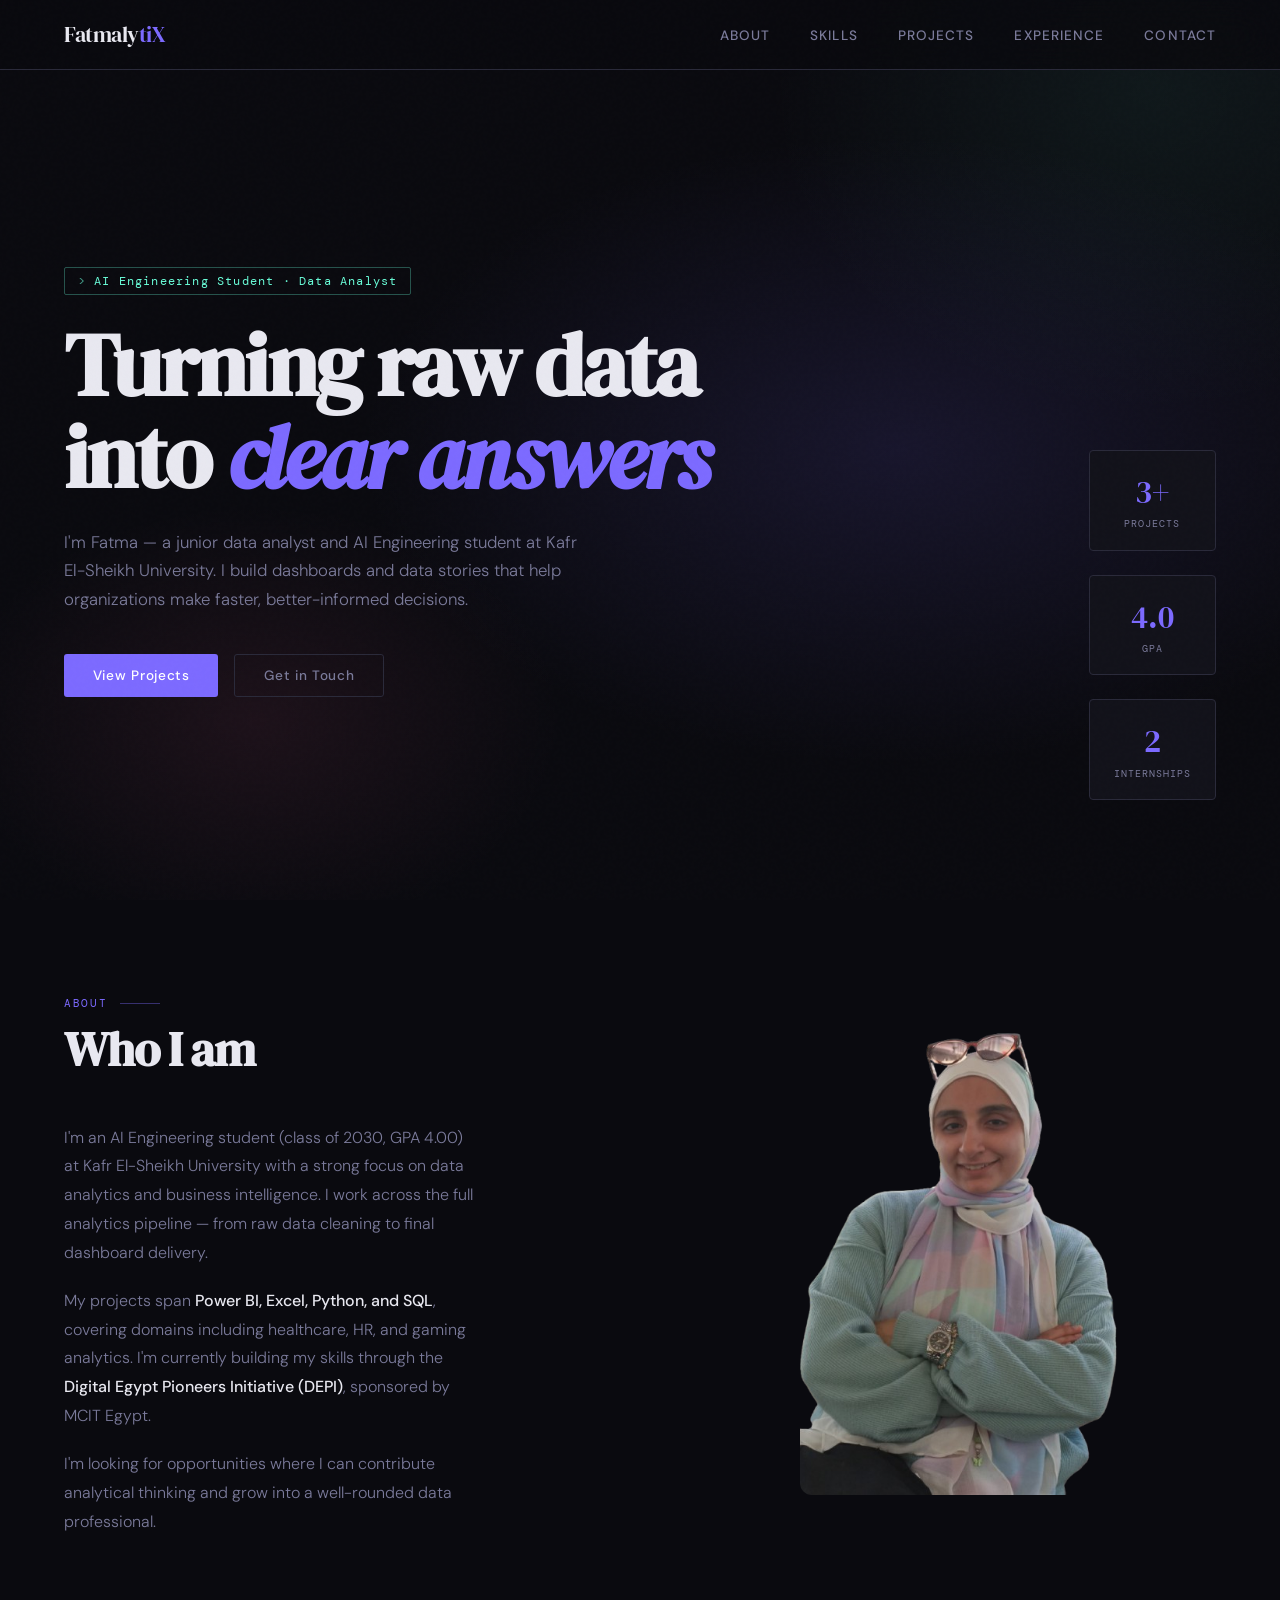
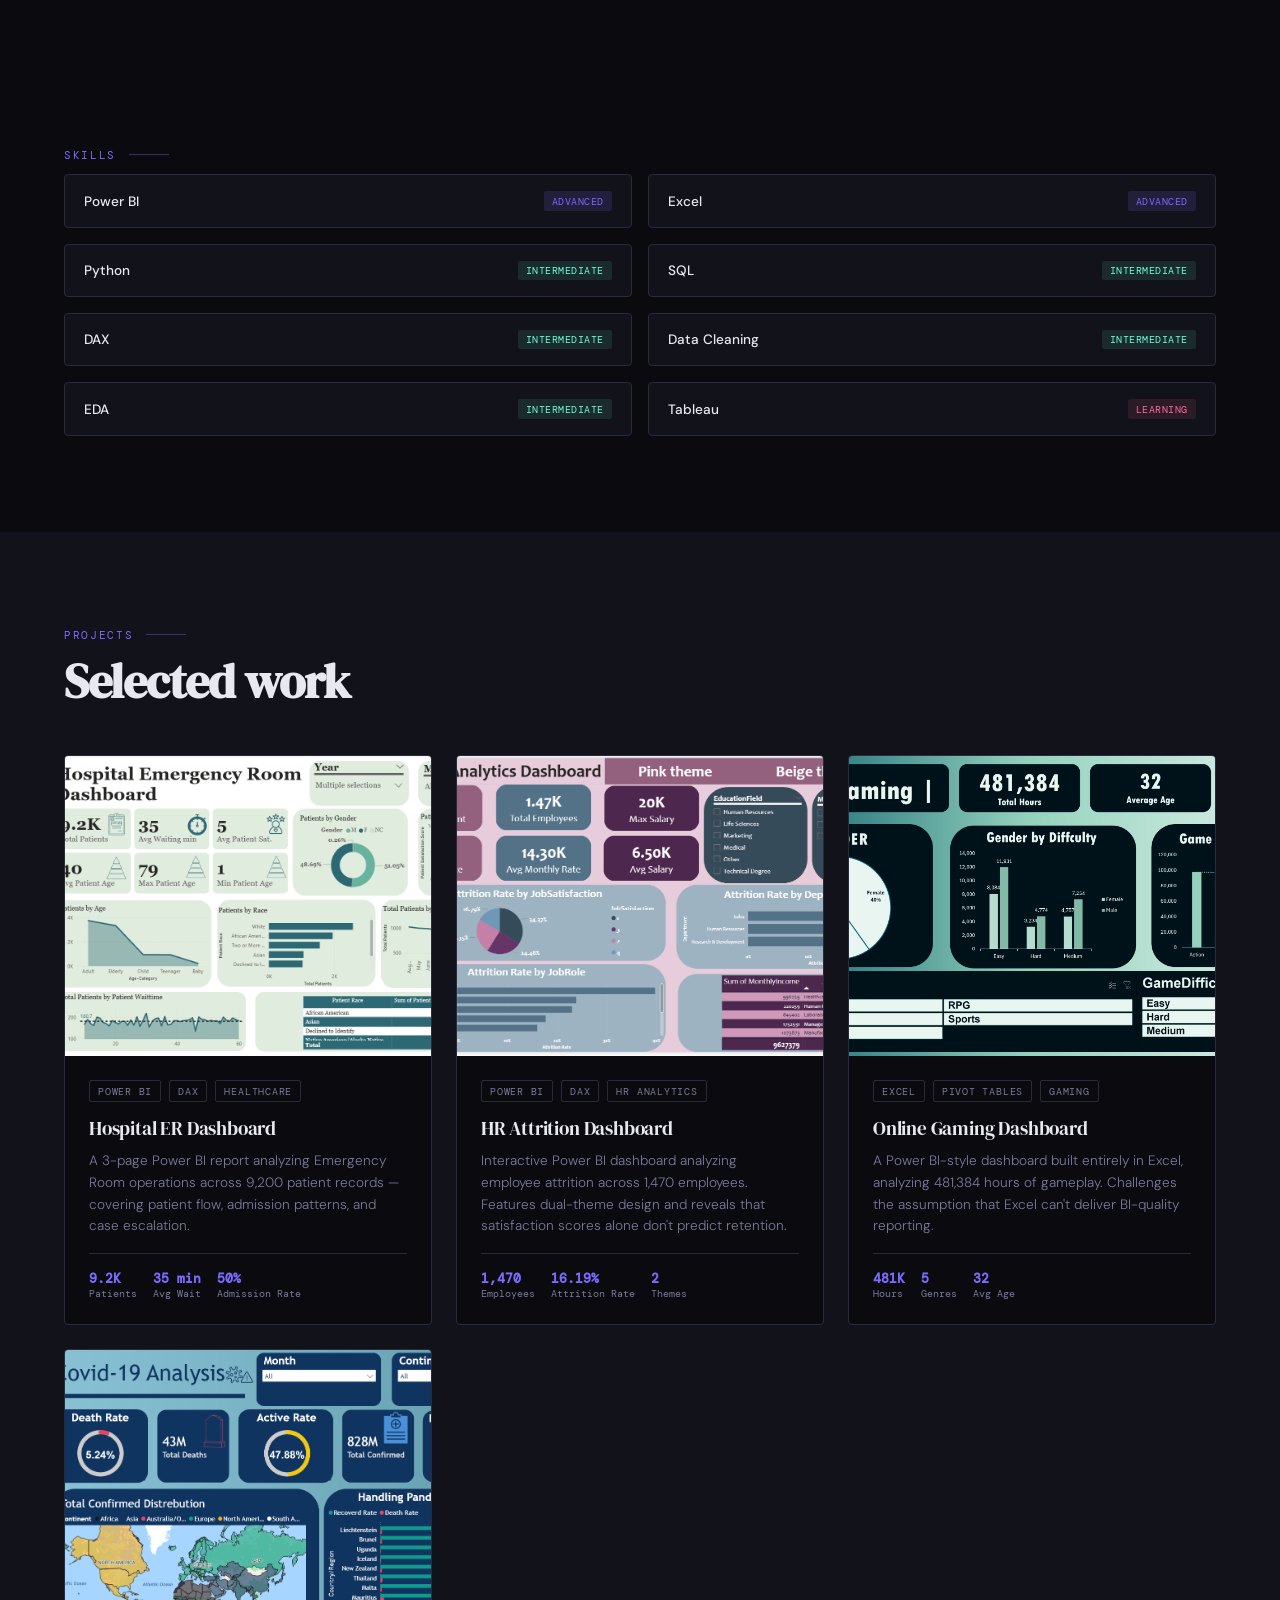
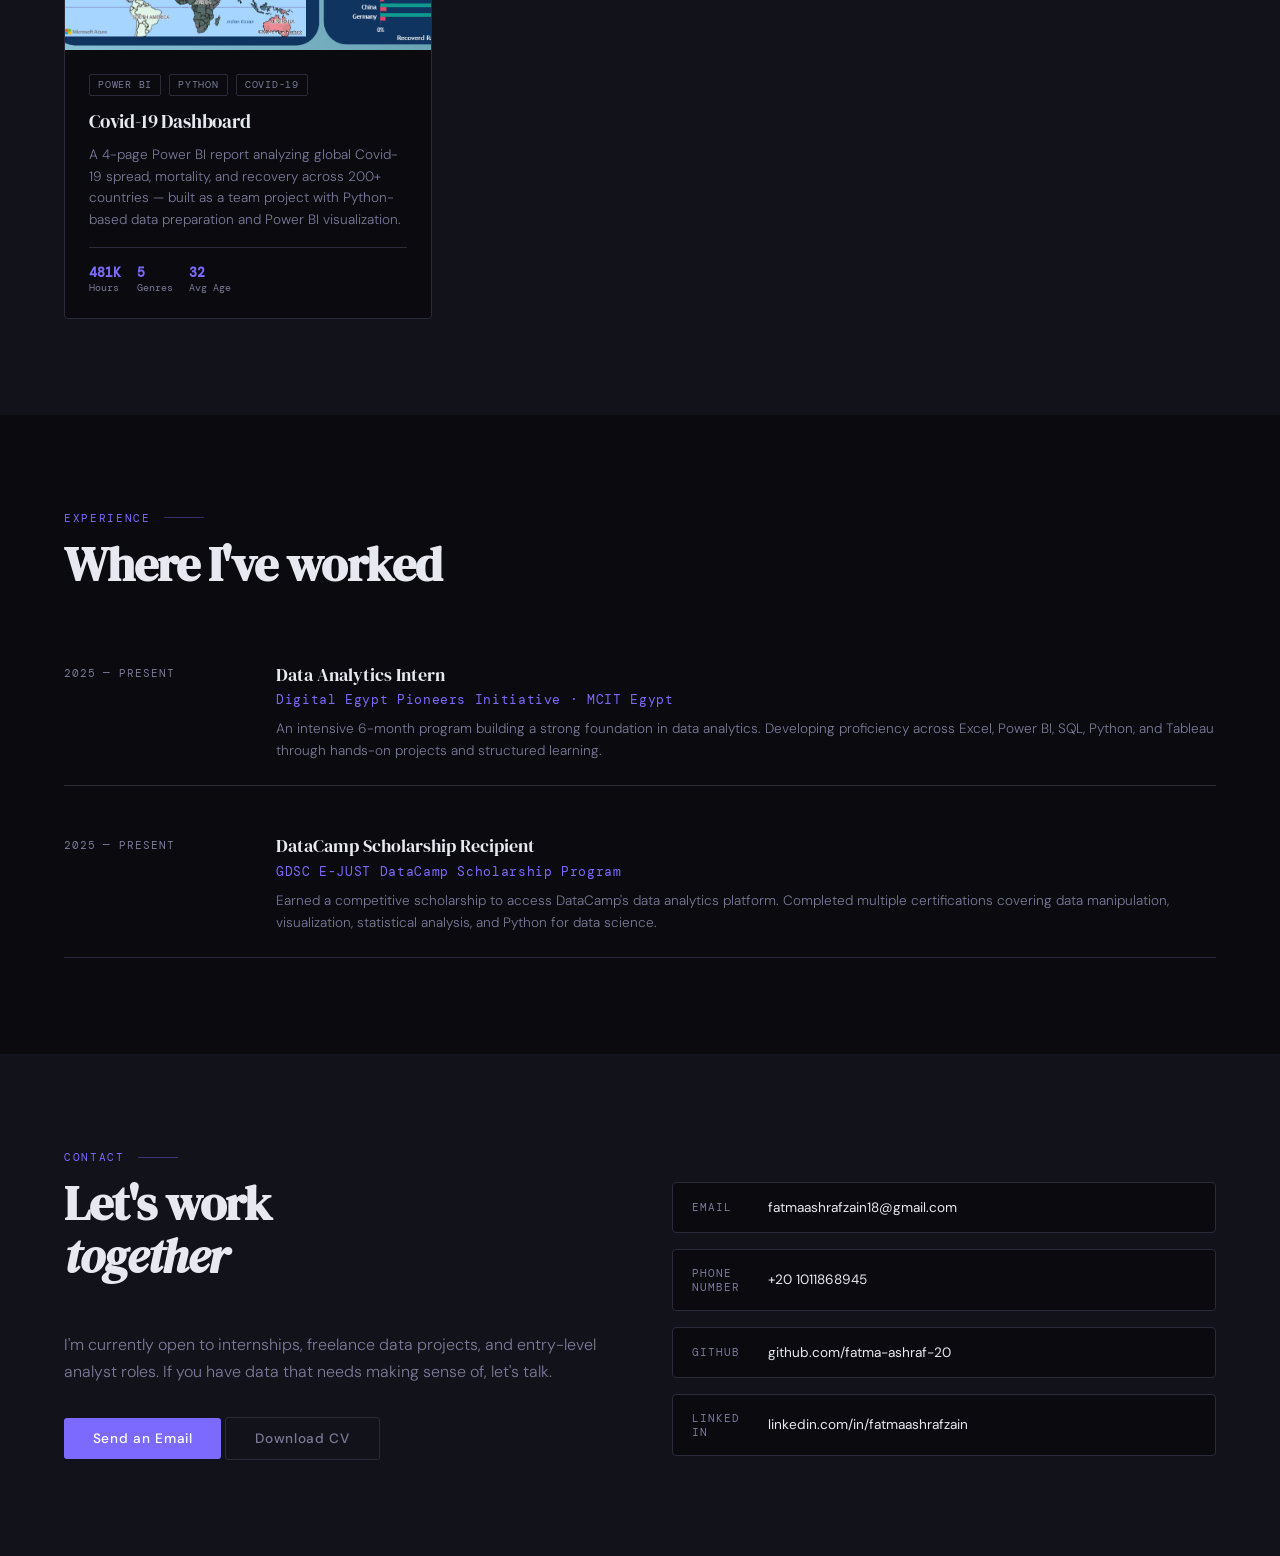
==== index.html @ 16c00493 "Update portfolio" ====
<!DOCTYPE html>
<html lang="en">
<head>
<meta charset="UTF-8">
<meta name="viewport" content="width=device-width, initial-scale=1.0">
<title>FatmalytiX — Data Analyst</title>
<link href="https://fonts.googleapis.com/css2?family=DM+Serif+Display:ital@0;1&family=DM+Mono:wght@300;400;500&family=DM+Sans:wght@300;400;500&display=swap" rel="stylesheet">
<link rel="stylesheet" href="style.css">
</head>
<body>
<nav>
  <div class="logo">Fatmaly<span>tiX</span></div>
  <ul>
    <li><a href="#about">About</a></li>
    <li><a href="#skills">Skills</a></li>
    <li><a href="#projects">Projects</a></li>
    <li><a href="#experience">Experience</a></li>
    <li><a href="#contact">Contact</a></li>
  </ul>
</nav>

<!-- HERO -->
<section class="hero" id="home">
  <div class="hero-bg"></div>
  <div class="hero-content">
    <div class="hero-tag">AI Engineering Student · Data Analyst</div>
    <h1>Turning raw data<br>into <em>clear answers</em></h1>
    <p class="hero-desc">
      I'm Fatma — a junior data analyst and AI Engineering student at Kafr El-Sheikh University. I build dashboards and data stories that help organizations make faster, better-informed decisions.
    </p>
    <div class="hero-actions">
      <a href="#projects" class="btn btn-primary">View Projects</a>
      <a href="/cdn-cgi/l/email-protection#deb8bfaab3bfbfadb6acbfb8a4bfb7b0efe69eb9b3bfb7b2f0bdb1b3" class="btn btn-secondary">Get in Touch</a>
    </div>
  </div>
  <div class="hero-stats">
    <div class="stat-card">
      <span class="stat-num">3+</span>
      <span class="stat-label">Projects</span>
    </div>
    <div class="stat-card">
      <span class="stat-num">4.0</span>
      <span class="stat-label">GPA</span>
    </div>
    <div class="stat-card">
      <span class="stat-num">2</span>
      <span class="stat-label">Internships</span>
    </div>
  </div>
</section>

<!-- ABOUT -->
<section id="about">
  <div class="section-label">About</div>
  <div class="about-grid">
    <div class="about-text">
      <h2>Who I am</h2>
      <p>I'm an AI Engineering student (class of 2030, GPA 4.00) at Kafr El-Sheikh University with a strong focus on data analytics and business intelligence. I work across the full analytics pipeline — from raw data cleaning to final dashboard delivery.</p>
      <p>My projects span <strong>Power BI, Excel, Python, and SQL</strong>, covering domains including healthcare, HR, and gaming analytics. I'm currently building my skills through the <strong>Digital Egypt Pioneers Initiative (DEPI)</strong>, sponsored by MCIT Egypt.</p>
      <p>I'm looking for opportunities where I can contribute analytical thinking and grow into a well-rounded data professional.</p>
    </div>
    <div id="about-image">
      <img src="images/about-photo-2.png" alt="Fatma Ashraf" style="width: 320px; border-radius: 12px;">
    </div>
  </div>
</section>

<!--Skills-->
<section id="skills-section">
      <div id="skills">
      <div class="section-label">Skills</div>
      <div class="skills-grid">
        <div class="skill-item">
          <span class="skill-name">Power BI</span>
          <span class="skill-level level-advanced">Advanced</span>
        </div>
        <div class="skill-item">
          <span class="skill-name">Excel</span>
          <span class="skill-level level-advanced">Advanced</span>
        </div>
        <div class="skill-item">
          <span class="skill-name">Python</span>
          <span class="skill-level level-intermediate">Intermediate</span>
        </div>
        <div class="skill-item">
          <span class="skill-name">SQL</span>
          <span class="skill-level level-intermediate">Intermediate</span>
        </div>
        <div class="skill-item">
          <span class="skill-name">DAX</span>
          <span class="skill-level level-intermediate">Intermediate</span>
        </div>
        <div class="skill-item">
          <span class="skill-name">Data Cleaning</span>
          <span class="skill-level level-intermediate">Intermediate</span>
        </div>
        <div class="skill-item">
          <span class="skill-name">EDA</span>
          <span class="skill-level level-intermediate">Intermediate</span>
        </div>
        <div class="skill-item">
          <span class="skill-name">Tableau</span>
          <span class="skill-level level-learning">Learning</span>
        </div>
      </div>
    </div>
</section>

<!-- PROJECTS -->
<section id="projects">
  <div class="section-label">Projects</div>
  <h2>Selected work</h2>
  <div class="projects-grid">

    <div class="project-card">
      <img src="images/hospital.png" alt="Hospital ER Dashboard" class="project-img">
      <div class="project-body">
        <div class="project-tags">
          <span class="tag">Power BI</span>
          <span class="tag">DAX</span>
          <span class="tag">Healthcare</span>
        </div>
        <div class="project-title">Hospital ER Dashboard</div>
        <p class="project-desc">A 3-page Power BI report analyzing Emergency Room operations across 9,200 patient records — covering patient flow, admission patterns, and case escalation.</p>
        <div class="project-metrics">
          <div class="metric"><strong>9.2K</strong>Patients</div>
          <div class="metric"><strong>35 min</strong>Avg Wait</div>
          <div class="metric"><strong>50%</strong>Admission Rate</div>
        </div>
      </div>
    </div>

    <div class="project-card">
      <img src="images/hr.png" alt="HR Attrition Dashboard" class="project-img">
      <div class="project-body">
        <div class="project-tags">
          <span class="tag">Power BI</span>
          <span class="tag">DAX</span>
          <span class="tag">HR Analytics</span>
        </div>
        <div class="project-title">HR Attrition Dashboard</div>
        <p class="project-desc">Interactive Power BI dashboard analyzing employee attrition across 1,470 employees. Features dual-theme design and reveals that satisfaction scores alone don't predict retention.</p>
        <div class="project-metrics">
          <div class="metric"><strong>1,470</strong>Employees</div>
          <div class="metric"><strong>16.19%</strong>Attrition Rate</div>
          <div class="metric"><strong>2</strong>Themes</div>
        </div>
      </div>
    </div>

    <div class="project-card">
      <img src="images/gaming.png" alt="Online Gaming Dashboard" class="project-img">
      <div class="project-body">
        <div class="project-tags">
          <span class="tag">Excel</span>
          <span class="tag">Pivot Tables</span>
          <span class="tag">Gaming</span>
        </div>
        <div class="project-title">Online Gaming Dashboard</div>
        <p class="project-desc">A Power BI-style dashboard built entirely in Excel, analyzing 481,384 hours of gameplay. Challenges the assumption that Excel can't deliver BI-quality reporting.</p>
        <div class="project-metrics">
          <div class="metric"><strong>481K</strong>Hours</div>
          <div class="metric"><strong>5</strong>Genres</div>
          <div class="metric"><strong>32</strong>Avg Age</div>
        </div>
      </div>
    </div>

    <div class="project-card">
      <img src="images/covid.png" alt="Covid-19 Dashboard" class="project-img">
      <div class="project-body">
        <div class="project-tags">
          <span class="tag">Power BI</span>
          <span class="tag">Python</span>
          <span class="tag">Covid-19</span>
        </div>
        <div class="project-title">Covid-19 Dashboard</div>
        <p class="project-desc">A 4-page Power BI report analyzing global Covid-19 spread, mortality, 
          and recovery across 200+ countries — built as a team project with Python-based data preparation and Power BI visualization.</p>
        <div class="project-metrics">
          <div class="metric"><strong>481K</strong>Hours</div>
          <div class="metric"><strong>5</strong>Genres</div>
          <div class="metric"><strong>32</strong>Avg Age</div>
        </div>
      </div>
    </div>

  </div>
</section>

<!-- EXPERIENCE -->
<section id="experience">
  <div class="section-label">Experience</div>
  <h2>Where I've worked</h2>
  <div class="exp-list">
    <div class="exp-item">
      <div class="exp-period">2025 — Present</div>
      <div>
        <div class="exp-role">Data Analytics Intern</div>
        <div class="exp-org">Digital Egypt Pioneers Initiative · MCIT Egypt</div>
        <p class="exp-desc">An intensive 6-month program building a strong foundation in data analytics. Developing proficiency across Excel, Power BI, SQL, Python, and Tableau through hands-on projects and structured learning.</p>
      </div>
    </div>
    <div class="exp-item">
      <div class="exp-period">2025 — Present</div>
      <div>
        <div class="exp-role">DataCamp Scholarship Recipient</div>
        <div class="exp-org">GDSC E-JUST DataCamp Scholarship Program</div>
        <p class="exp-desc">Earned a competitive scholarship to access DataCamp's data analytics platform. Completed multiple certifications covering data manipulation, visualization, statistical analysis, and Python for data science.</p>
      </div>
    </div>
  </div>
</section>


<!-- CONTACT -->
<section id="contact">
  <div class="section-label">Contact</div>
  <div class="contact-grid">
    <div class="contact-text">
      <h2>Let's work<br><em>together</em></h2>
      <p>I'm currently open to internships, freelance data projects, and entry-level analyst roles. If you have data that needs making sense of, let's talk.</p>
      <a href="/cdn-cgi/l/email-protection#513730253c303022392330372b30383f606911363c30383d7f323e3c" class="btn btn-primary">Send an Email</a>
      <a href="Fatma_Ashraf_Zain_ElAbdeen_Data_Analyst.docx" download class="btn btn-secondary">Download CV</a>
    </div>
    <div class="contact-links">
      <a href="mailto:fatmaashrafzain18@gmail.com" class="contact-link">
        <span class="contact-link-icon">Email</span>
        <span class="__cf_email__" data-cfemail="137572677e7272607b61727569727a7d222b53747e727a7f3d707c7e">fatmaashrafzain18@gmail.com</span>
      </a>
      <a href="tel:+201011868945" class="contact-link">
        <span class="contact-link-icon">Phone Number</span>
        <span class="__cf_email__">+20 1011868945</span>
      </a>
      <a href="https://github.com/fatma-ashraf-20" class="contact-link" target="_blank">
        <span class="contact-link-icon">GitHub</span>
        github.com/fatma-ashraf-20
      </a>
      <a href="https://www.linkedin.com/in/fatmaashrafzain/" class="contact-link" target="_blank">
        <span class="contact-link-icon">Linked In</span>
        linkedin.com/in/fatmaashrafzain
      </a>
  </div>
</section>
</body>
---- style.css ----
:root {
--bg: #0a0a0f;
--surface: #12121a;
--surface2: #1a1a26;
--accent: #7c6aff;
--accent2: #ff6a9c;
--accent3: #6affda;
--text: #e8e8f0;
--text-muted: #7a7a9a;
--border: #2a2a3a;
}

* { margin: 0; padding: 0; box-sizing: border-box; }

html { scroll-behavior: smooth; }

body {
font-family: 'DM Sans', sans-serif;
background: var(--bg);
color: var(--text);
overflow-x: hidden;
}

/* Noise overlay */
body::before {
content: '';
position: fixed;
inset: 0;
background-image: url("data:image/svg+xml,%3Csvg viewBox='0 0 256 256' xmlns='http://www.w3.org/2000/svg'%3E%3Cfilter id='noise'%3E%3CfeTurbulence type='fractalNoise' baseFrequency='0.9' numOctaves='4' stitchTiles='stitch'/%3E%3C/filter%3E%3Crect width='100%25' height='100%25' filter='url(%23noise)' opacity='0.03'/%3E%3C/svg%3E");
pointer-events: none;
z-index: 9999;
opacity: 0.4;
}

/* NAV */
nav {
position: fixed;
top: 0;
width: 100%;
z-index: 100;
padding: 1.2rem 4rem;
display: flex;
justify-content: space-between;
align-items: center;
background: rgba(10,10,15,0.85);
backdrop-filter: blur(20px);
border-bottom: 1px solid var(--border);
}

.logo {
font-family: 'DM Serif Display', serif;
font-size: 1.4rem;
color: var(--text);
letter-spacing: -0.02em;
}

.logo span { color: var(--accent); }

nav ul {
list-style: none;
display: flex;
gap: 2.5rem;
}

nav a {
color: var(--text-muted);
text-decoration: none;
font-size: 0.85rem;
font-weight: 500;
letter-spacing: 0.08em;
text-transform: uppercase;
transition: color 0.2s;
}

nav a:hover { color: var(--accent); }

/* HERO */
.hero {
min-height: 100vh;
display: flex;
align-items: center;
padding: 8rem 4rem 4rem;
position: relative;
overflow: hidden;
}

.hero-bg {
position: absolute;
inset: 0;
background:
    radial-gradient(ellipse 60% 50% at 70% 50%, rgba(124,106,255,0.12) 0%, transparent 70%),
    radial-gradient(ellipse 40% 40% at 20% 80%, rgba(255,106,156,0.08) 0%, transparent 60%),
    radial-gradient(ellipse 50% 60% at 90% 10%, rgba(106,255,218,0.06) 0%, transparent 60%);
}

.hero-content { position: relative; max-width: 800px; }

.hero-tag {
display: inline-flex;
align-items: center;
gap: 0.5rem;
font-family: 'DM Mono', monospace;
font-size: 0.75rem;
color: var(--accent3);
border: 1px solid rgba(106,255,218,0.3);
padding: 0.3rem 0.8rem;
border-radius: 2px;
margin-bottom: 1.5rem;
letter-spacing: 0.1em;
}

.hero-tag::before {
content: '>';
opacity: 0.6;
}

h1 {
font-family: 'DM Serif Display', serif;
font-size: clamp(3rem, 7vw, 5.5rem);
line-height: 1.05;
letter-spacing: -0.03em;
margin-bottom: 1.5rem;
}

h1 em {
font-style: italic;
color: var(--accent);
}

.hero-desc {
font-size: 1.05rem;
color: var(--text-muted);
line-height: 1.7;
max-width: 520px;
margin-bottom: 2.5rem;
font-weight: 300;
}

.hero-actions {
display: flex;
gap: 1rem;
flex-wrap: wrap;
}

.btn {
padding: 0.75rem 1.8rem;
font-size: 0.85rem;
font-weight: 500;
text-decoration: none;
border-radius: 3px;
transition: all 0.2s;
letter-spacing: 0.05em;
display: inline-flex;
align-items: center;
gap: 0.5rem;
}

.btn-primary {
background: var(--accent);
color: white;
}

.btn-primary:hover {
background: #9080ff;
transform: translateY(-1px);
}

.btn-secondary {
border: 1px solid var(--border);
color: var(--text-muted);
background: transparent;
}

.btn-secondary:hover {
border-color: var(--accent);
color: var(--accent);
}

.hero-stats {
position: absolute;
right: 4rem;
top: 50%;
transform: translateY(-50%);
display: flex;
flex-direction: column;
gap: 1.5rem;
}

.stat-card {
background: var(--surface);
border: 1px solid var(--border);
padding: 1.2rem 1.5rem;
border-radius: 4px;
text-align: center;
min-width: 120px;
}

.stat-num {
font-family: 'DM Serif Display', serif;
font-size: 2rem;
color: var(--accent);
display: block;
}

.stat-label {
font-family: 'DM Mono', monospace;
font-size: 0.65rem;
color: var(--text-muted);
text-transform: uppercase;
letter-spacing: 0.1em;
margin-top: 0.2rem;
display: block;
}

/* SECTIONS */
section {
padding: 6rem 4rem;
}

.section-label {
font-family: 'DM Mono', monospace;
font-size: 0.7rem;
color: var(--accent);
text-transform: uppercase;
letter-spacing: 0.15em;
margin-bottom: 0.8rem;
display: flex;
align-items: center;
gap: 0.8rem;
}

.section-label::after {
content: '';
height: 1px;
width: 40px;
background: var(--accent);
opacity: 0.4;
display: inline-block;
}

h2 {
font-family: 'DM Serif Display', serif;
font-size: clamp(2rem, 4vw, 3rem);
letter-spacing: -0.02em;
margin-bottom: 3rem;
line-height: 1.1;
}

/* ABOUT */
.about-grid {
display: grid;
grid-template-columns: 1fr 1fr;
gap: 20rem;
align-items: start;
}

.about-text p {
color: var(--text-muted);
line-height: 1.8;
font-size: 1rem;
font-weight: 300;
margin-bottom: 1.2rem;
}

.about-text p strong {
color: var(--text);
font-weight: 500;
}

.skills-grid {
display: grid;
grid-template-columns: 1fr 1fr;
gap: 1rem;
}

.skill-item {
background: var(--surface);
border: 1px solid var(--border);
padding: 1rem 1.2rem;
border-radius: 4px;
display: flex;
justify-content: space-between;
align-items: center;
transition: border-color 0.2s;
}

.skill-item:hover { border-color: var(--accent); }

.skill-name {
font-size: 0.85rem;
font-weight: 500;
}

.skill-level {
font-family: 'DM Mono', monospace;
font-size: 0.65rem;
padding: 0.2rem 0.5rem;
border-radius: 2px;
text-transform: uppercase;
letter-spacing: 0.05em;
}

.level-advanced { background: rgba(124,106,255,0.15); color: var(--accent); }
.level-intermediate { background: rgba(106,255,218,0.1); color: var(--accent3); }
.level-learning { background: rgba(255,106,156,0.1); color: var(--accent2); }

/* PROJECTS */
#projects { background: var(--surface); }

.projects-grid {
display: grid;
grid-template-columns: repeat(auto-fit, minmax(340px, 1fr));
gap: 1.5rem;
}

.project-card {
background: var(--bg);
border: 1px solid var(--border);
border-radius: 4px;
overflow: hidden;
transition: all 0.3s;
cursor: pointer;
}

.project-card:hover {
border-color: var(--accent);
transform: translateY(-4px);
box-shadow: 0 20px 40px rgba(124,106,255,0.1);
}

.project-img {
width: 105%;
height: 300px;
object-fit: cover;
display: block;
background: var(--surface2);
}

.project-img-placeholder {
width: 100%;
height: 200px;
background: linear-gradient(135deg, var(--surface2) 0%, var(--surface) 100%);
display: flex;
align-items: center;
justify-content: center;
font-family: 'DM Mono', monospace;
font-size: 0.7rem;
color: var(--text-muted);
letter-spacing: 0.1em;
}

.project-body { padding: 1.5rem; }

.project-tags {
display: flex;
gap: 0.5rem;
flex-wrap: wrap;
margin-bottom: 0.8rem;
}

.tag {
font-family: 'DM Mono', monospace;
font-size: 0.6rem;
padding: 0.2rem 0.5rem;
border: 1px solid var(--border);
border-radius: 2px;
color: var(--text-muted);
text-transform: uppercase;
letter-spacing: 0.08em;
}

.project-title {
font-family: 'DM Serif Display', serif;
font-size: 1.2rem;
margin-bottom: 0.6rem;
letter-spacing: -0.01em;
}

.project-desc {
font-size: 0.85rem;
color: var(--text-muted);
line-height: 1.6;
font-weight: 300;
}

.project-metrics {
display: flex;
gap: 1rem;
margin-top: 1rem;
padding-top: 1rem;
border-top: 1px solid var(--border);
}

.metric {
font-family: 'DM Mono', monospace;
font-size: 0.65rem;
color: var(--text-muted);
}

.metric strong {
color: var(--accent);
font-size: 0.8rem;
display: block;
}

/* EXPERIENCE */
.exp-list { display: flex; flex-direction: column; gap: 1.5rem; }

.exp-item {
display: grid;
grid-template-columns: 180px 1fr;
gap: 2rem;
padding: 1.5rem 0;
border-bottom: 1px solid var(--border);
}

.exp-period {
font-family: 'DM Mono', monospace;
font-size: 0.7rem;
color: var(--text-muted);
text-transform: uppercase;
letter-spacing: 0.08em;
padding-top: 0.2rem;
}

.exp-role {
font-family: 'DM Serif Display', serif;
font-size: 1.1rem;
margin-bottom: 0.3rem;
}

.exp-org {
font-size: 0.8rem;
color: var(--accent);
margin-bottom: 0.6rem;
font-family: 'DM Mono', monospace;
letter-spacing: 0.05em;
}

.exp-desc {
font-size: 0.85rem;
color: var(--text-muted);
line-height: 1.6;
font-weight: 300;
}

/* CERTIFICATES */
.cert-grid {
  display: grid;
  grid-template-columns: repeat(auto-fit, minmax(200px, 1fr));
  gap: 1rem;
}

.cert-card {
  background: var(--surface);
  border: 1px solid var(--border);
  border-radius: 4px;
  padding: 1.2rem 1.5rem;
  transition: border-color 0.2s;
}

.cert-card:hover { border-color: var(--accent3); }

.cert-issuer {
  font-family: 'DM Mono', monospace;
  font-size: 0.65rem;
  color: var(--accent3);
  text-transform: uppercase;
  letter-spacing: 0.1em;
  margin-bottom: 0.5rem;
}

.cert-title {
  font-size: 0.9rem;
  font-weight: 500;
  margin-bottom: 0.8rem;
  line-height: 1.4;
}

.cert-meta {
  display: flex;
  justify-content: space-between;
  font-family: 'DM Mono', monospace;
  font-size: 0.65rem;
  color: var(--text-muted);
}

/* CONTACT */
#contact { background: var(--surface); }

.contact-grid {
display: grid;
grid-template-columns: 1fr 1fr;
gap: 4rem;
align-items: center;
}

.contact-text p {
color: var(--text-muted);
line-height: 1.7;
font-weight: 300;
margin-bottom: 2rem;
}

.contact-links { display: flex; flex-direction: column; gap: 1rem; }

.contact-link {
display: flex;
align-items: center;
gap: 1rem;
padding: 1rem 1.2rem;
background: var(--bg);
border: 1px solid var(--border);
border-radius: 4px;
text-decoration: none;
color: var(--text);
transition: all 0.2s;
font-size: 0.85rem;
}

.contact-link:hover {
border-color: var(--accent);
color: var(--accent);
}

.contact-link-icon {
font-family: 'DM Mono', monospace;
font-size: 0.7rem;
color: var(--text-muted);
width: 60px;
text-transform: uppercase;
letter-spacing: 0.08em;
}

/* FOOTER */
footer {
padding: 2rem 4rem;
border-top: 1px solid var(--border);
display: flex;
justify-content: space-between;
align-items: center;
}

footer p {
font-family: 'DM Mono', monospace;
font-size: 0.7rem;
color: var(--text-muted);
letter-spacing: 0.05em;
}

/* ANIMATIONS */
@keyframes fadeUp {
from { opacity: 0; transform: translateY(20px); }
to { opacity: 1; transform: translateY(0); }
}

.hero-content > * {
animation: fadeUp 0.6s ease forwards;
opacity: 0;
}

.hero-tag { animation-delay: 0.1s; }
h1 { animation-delay: 0.2s; }
.hero-desc { animation-delay: 0.3s; }
.hero-actions { animation-delay: 0.4s; }

.hero-stats {
animation: fadeUp 0.6s ease 0.5s forwards;
opacity: 0;
}

/* RESPONSIVE */
@media (max-width: 900px) {
nav { padding: 1rem 1.5rem; }
nav ul { gap: 1.2rem; }
.hero { padding: 6rem 1.5rem 4rem; flex-direction: column; }
.hero-stats { position: static; transform: none; flex-direction: row; flex-wrap: wrap; justify-content: center; margin-top: 3rem; }
section { padding: 4rem 1.5rem; }
.about-grid, .contact-grid { grid-template-columns: 1fr; gap: 2rem; }
.exp-item { grid-template-columns: 1fr; gap: 0.5rem; }
footer { flex-direction: column; gap: 0.5rem; text-align: center; }
}
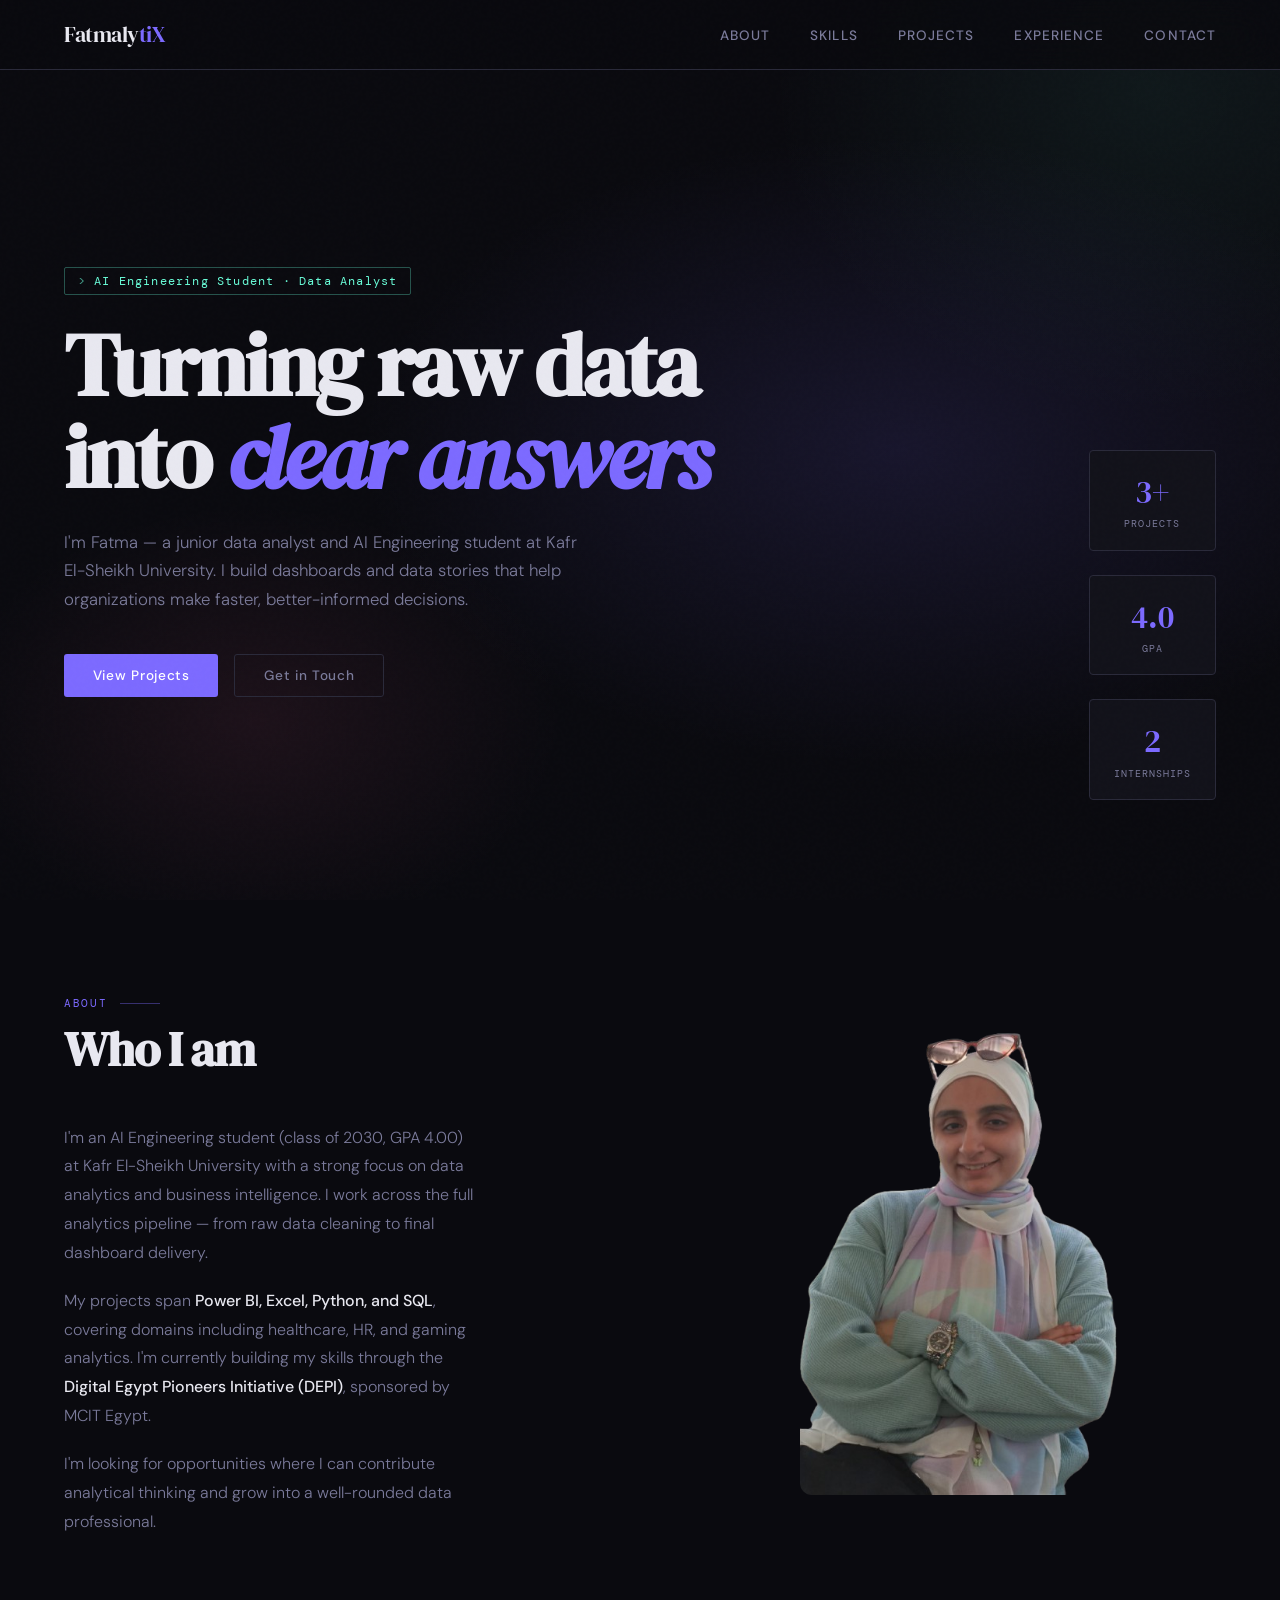
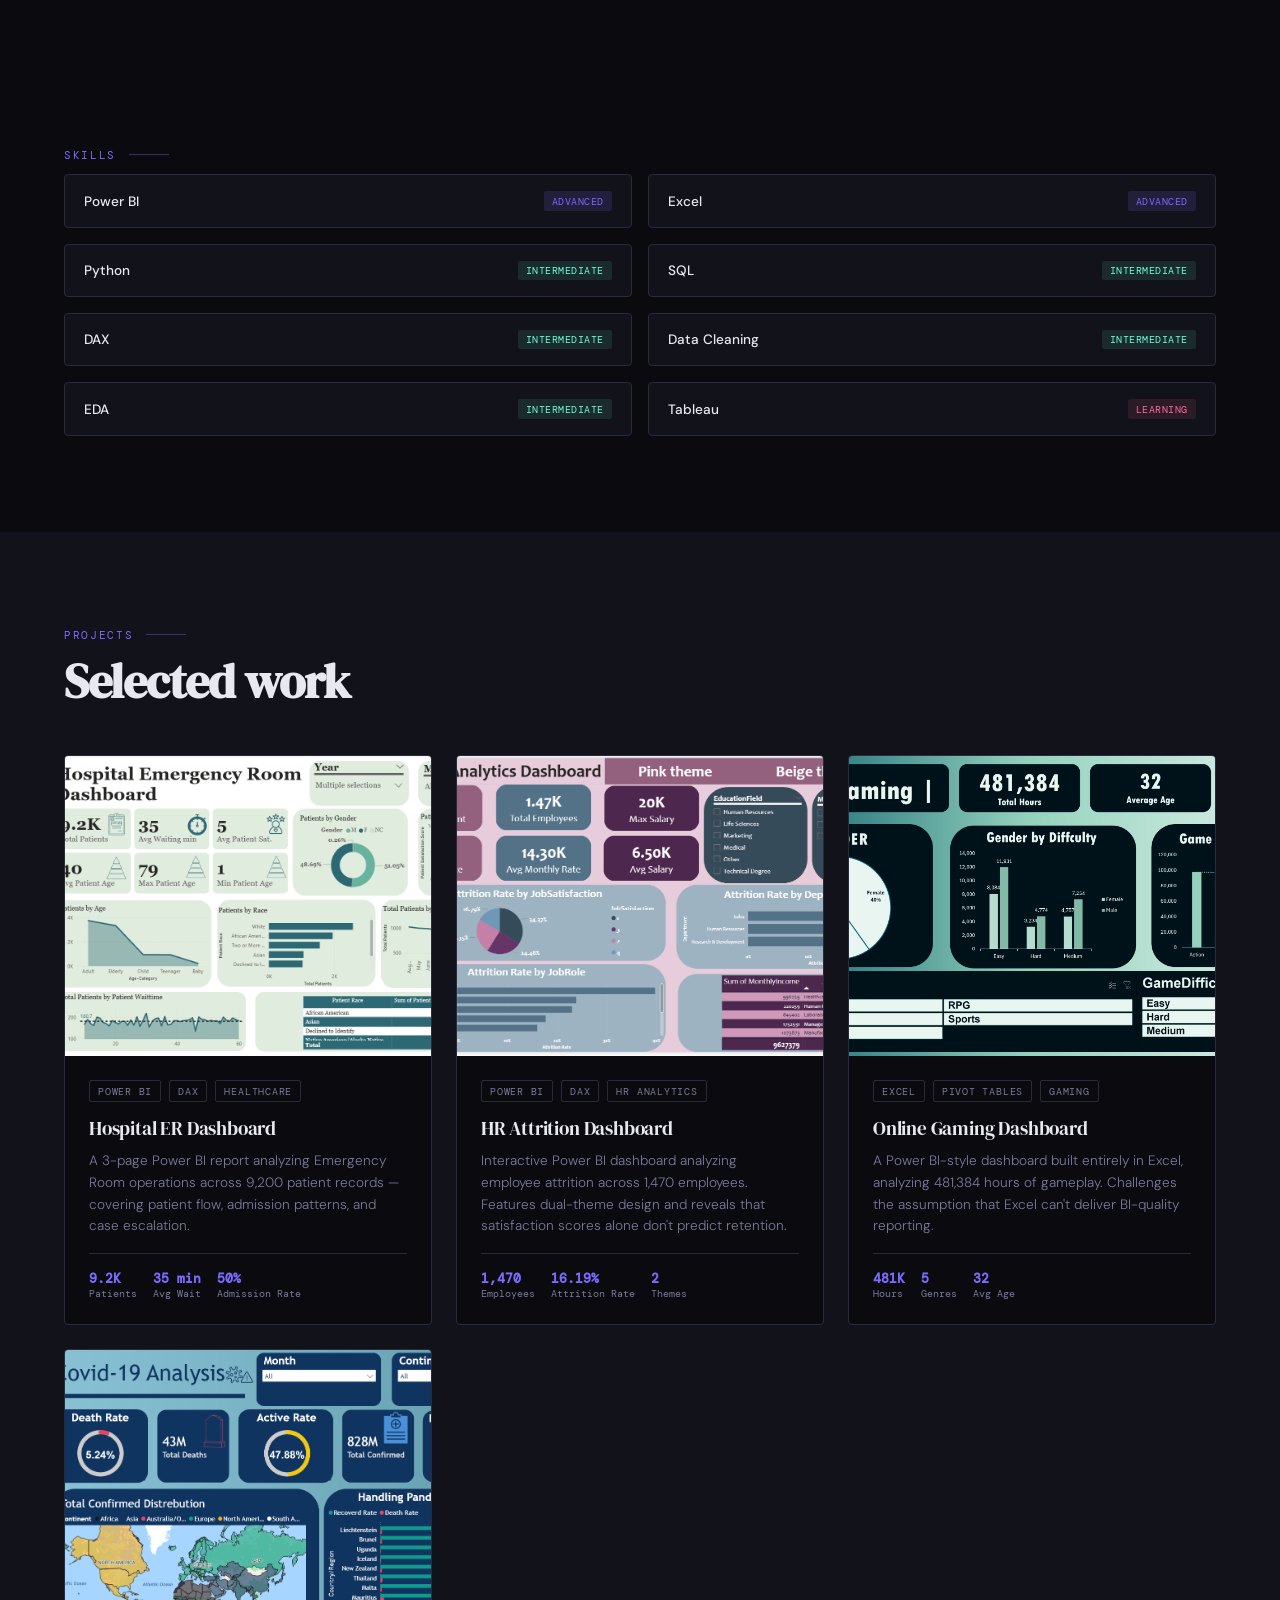
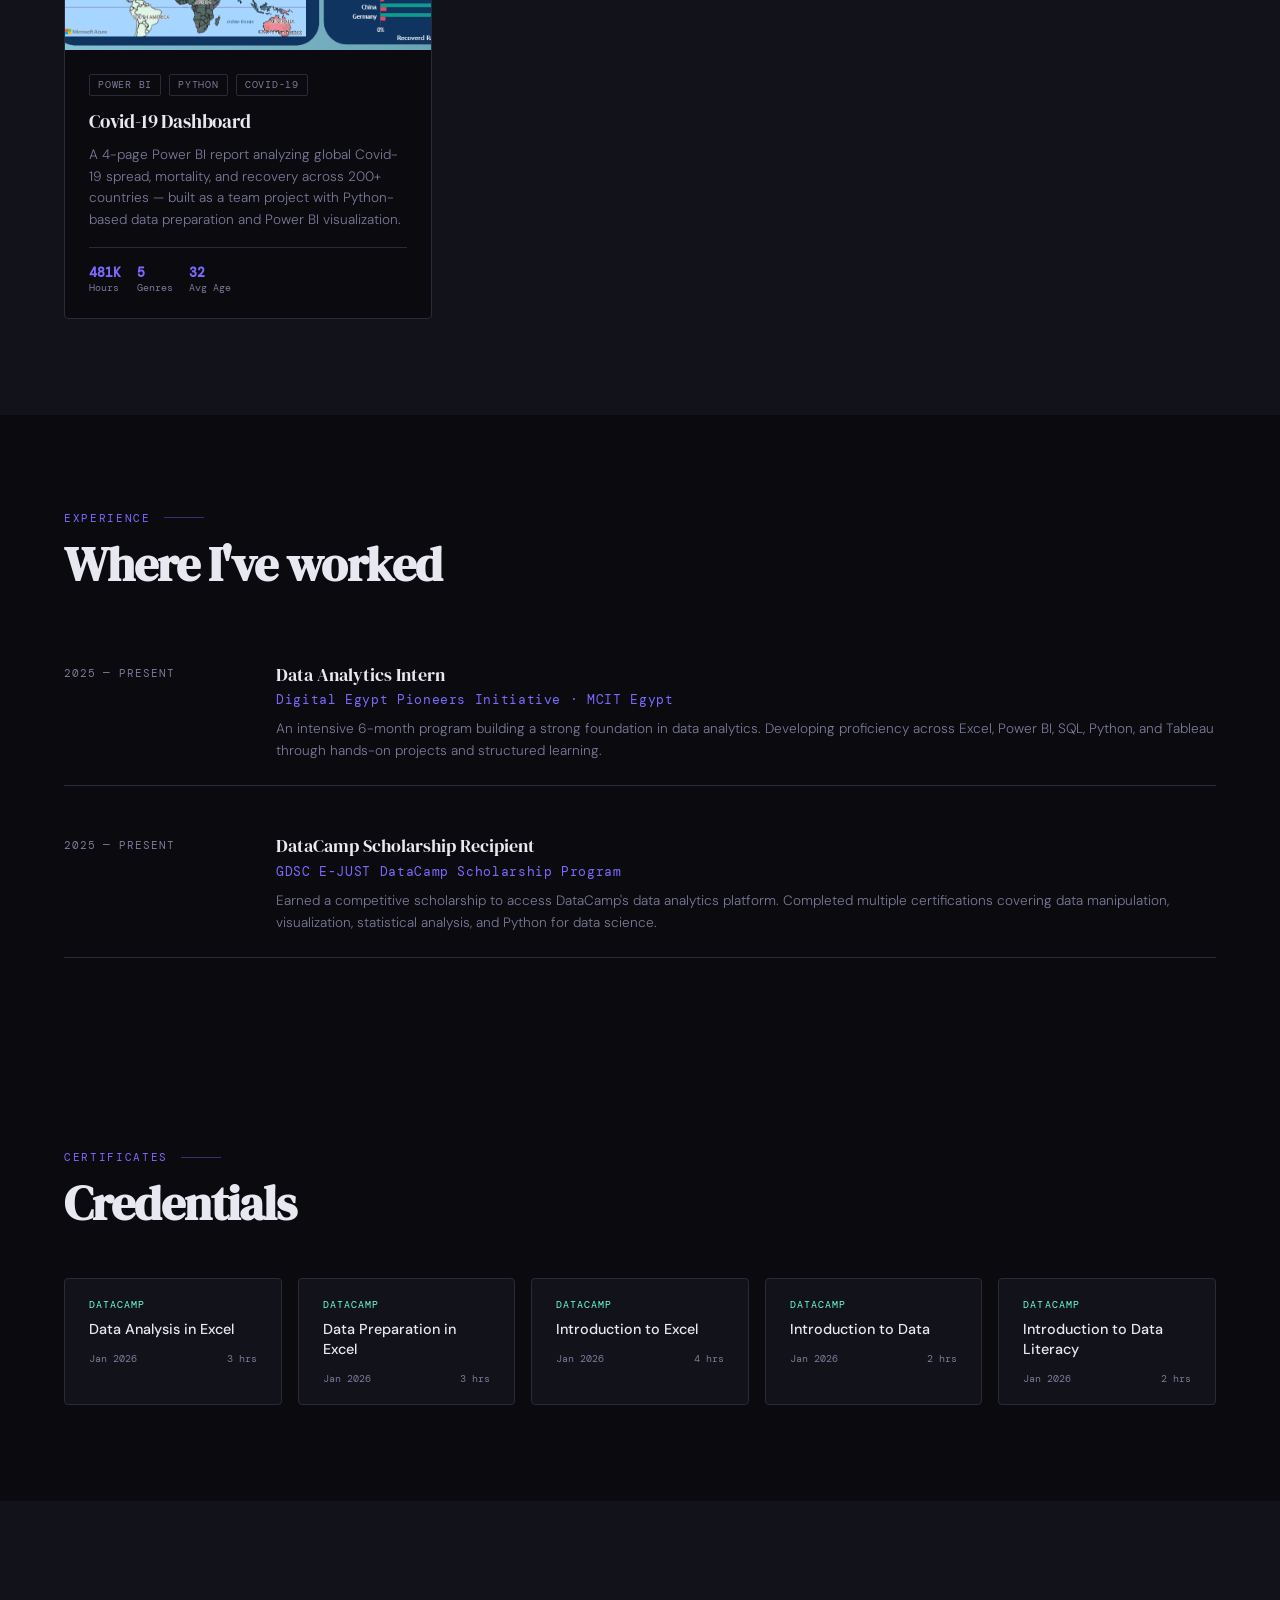
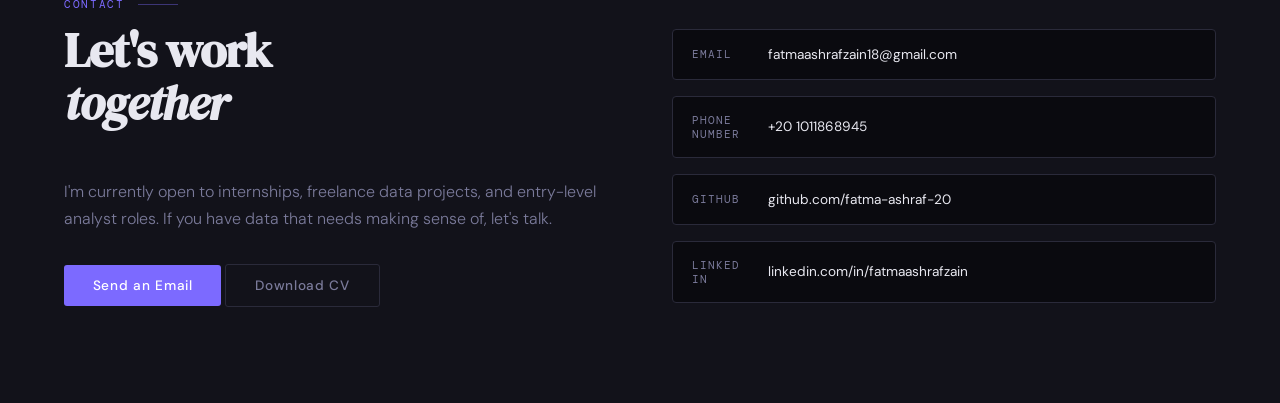
==== commit 1020561c: "Update portfolio" ====
--- a/index.html
+++ b/index.html
@@ -212,6 +212,59 @@
   </div>
 </section>
 
+<!-- CERTIFICATES -->
+<section id="certificates">
+  <div class="section-label">Certificates</div>
+  <h2>Credentials</h2>
+  <div class="cert-grid">
+
+    <div class="cert-card">
+      <div class="cert-issuer">DataCamp</div>
+      <div class="cert-title">Data Analysis in Excel</div>
+      <div class="cert-meta">
+        <span>Jan 2026</span>
+        <span>3 hrs</span>
+      </div>
+    </div>
+
+    <div class="cert-card">
+      <div class="cert-issuer">DataCamp</div>
+      <div class="cert-title">Data Preparation in Excel</div>
+      <div class="cert-meta">
+        <span>Jan 2026</span>
+        <span>3 hrs</span>
+      </div>
+    </div>
+
+    <div class="cert-card">
+      <div class="cert-issuer">DataCamp</div>
+      <div class="cert-title">Introduction to Excel</div>
+      <div class="cert-meta">
+        <span>Jan 2026</span>
+        <span>4 hrs</span>
+      </div>
+    </div>
+
+    <div class="cert-card">
+      <div class="cert-issuer">DataCamp</div>
+      <div class="cert-title">Introduction to Data</div>
+      <div class="cert-meta">
+        <span>Jan 2026</span>
+        <span>2 hrs</span>
+      </div>
+    </div>
+
+    <div class="cert-card">
+      <div class="cert-issuer">DataCamp</div>
+      <div class="cert-title">Introduction to Data Literacy</div>
+      <div class="cert-meta">
+        <span>Jan 2026</span>
+        <span>2 hrs</span>
+      </div>
+    </div>
+
+  </div>
+</section>
 
 <!-- CONTACT -->
 <section id="contact">
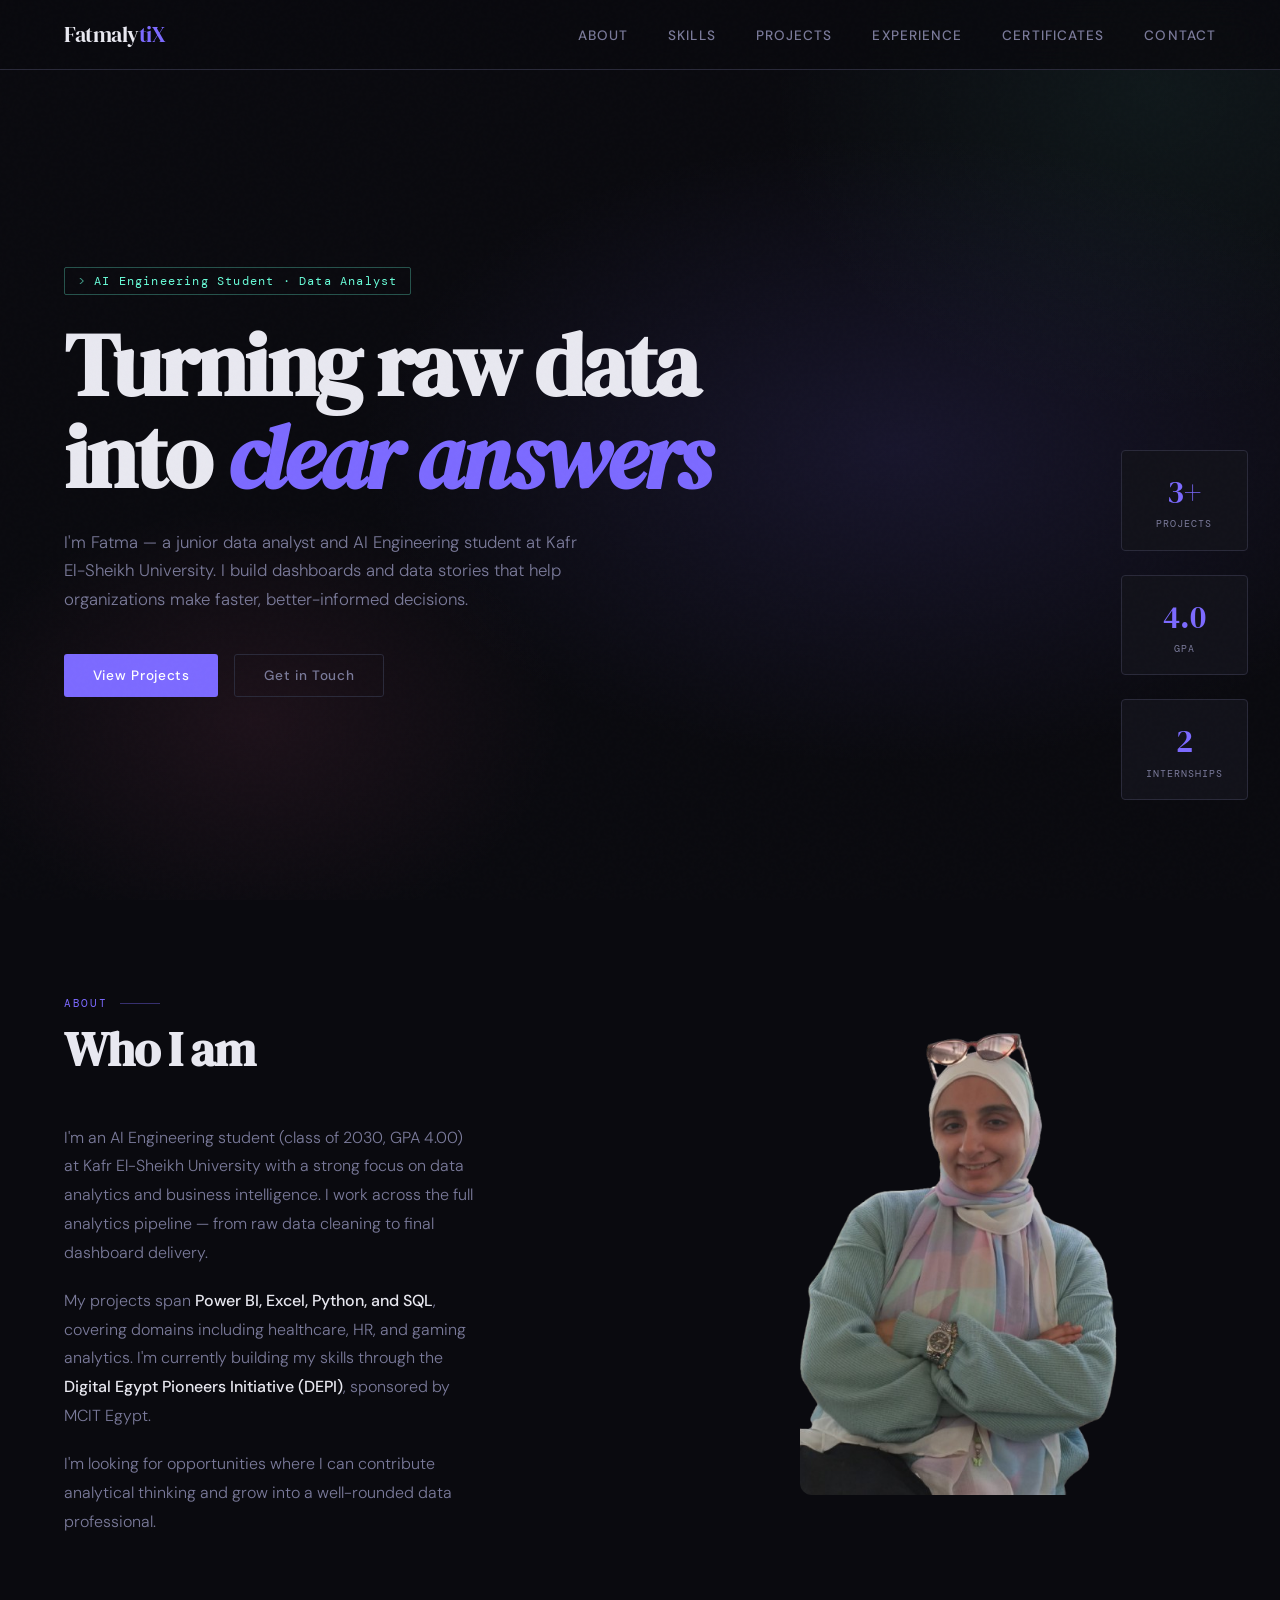
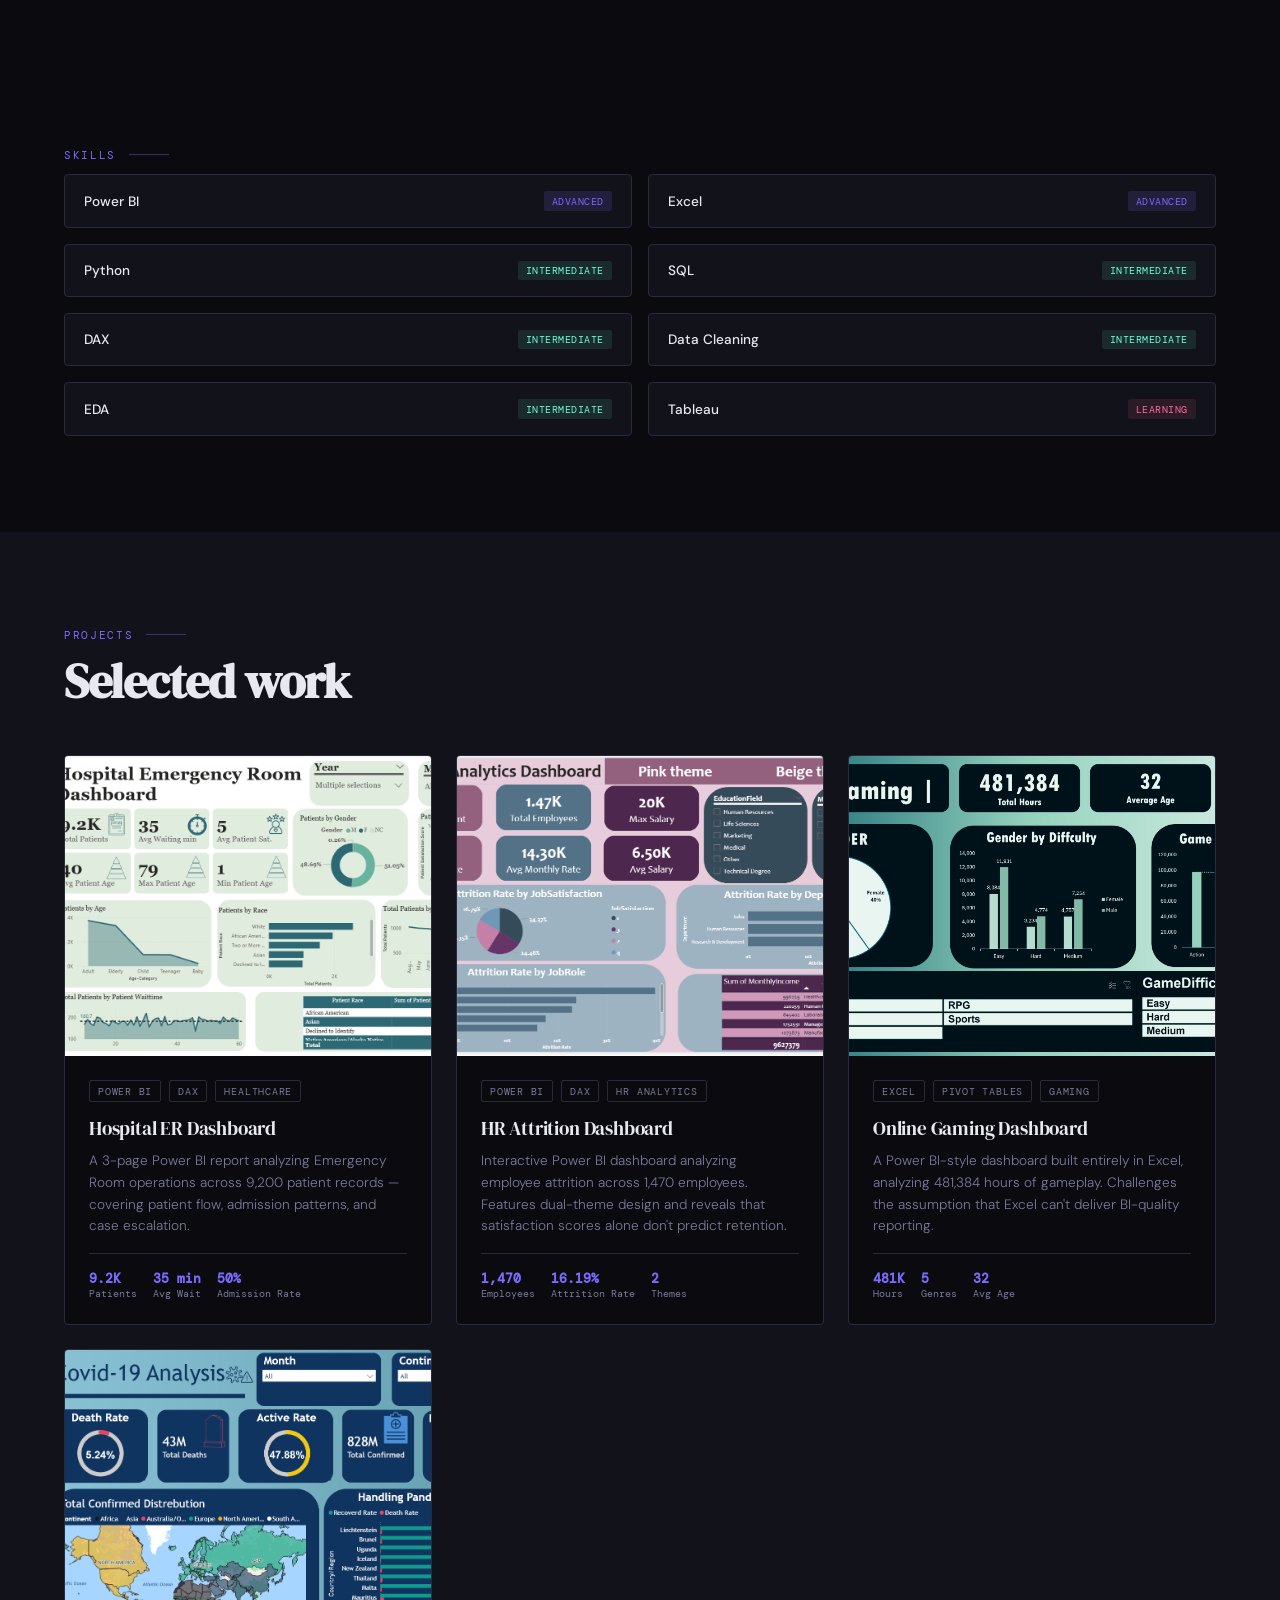
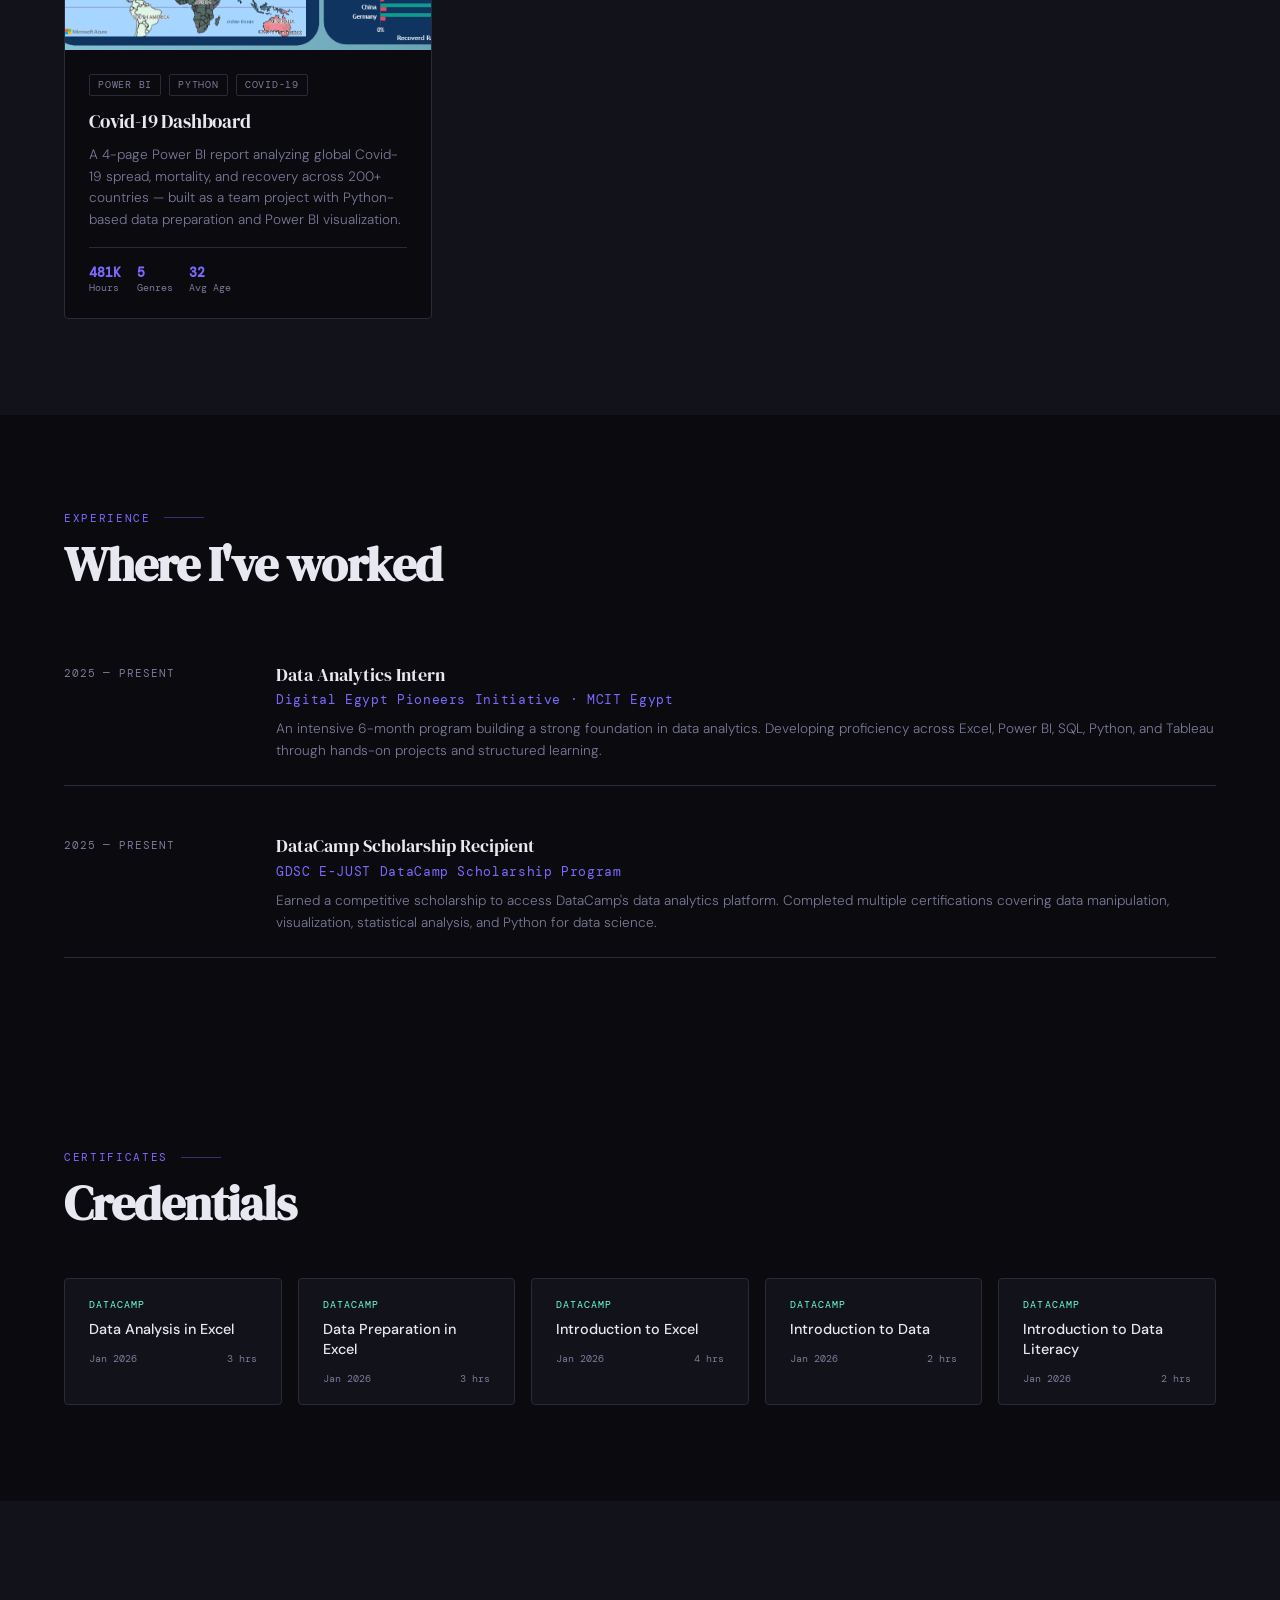
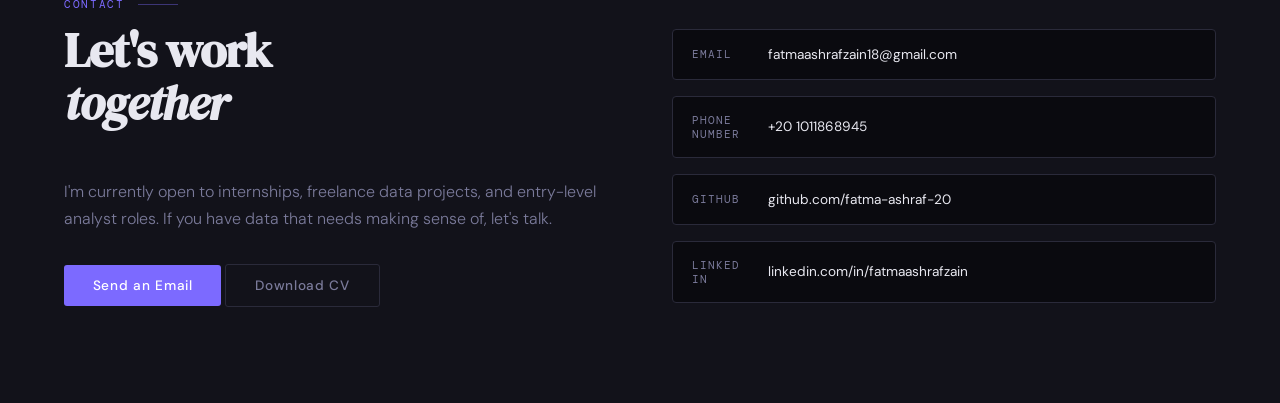
==== commit ef784995: "Update portfolio" ====
--- a/index.html
+++ b/index.html
@@ -10,12 +10,18 @@
 <body>
 <nav>
   <div class="logo">Fatmaly<span>tiX</span></div>
-  <ul>
-    <li><a href="#about">About</a></li>
-    <li><a href="#skills">Skills</a></li>
-    <li><a href="#projects">Projects</a></li>
-    <li><a href="#experience">Experience</a></li>
-    <li><a href="#contact">Contact</a></li>
+  <button class="hamburger" id="hamburger" aria-label="Menu">
+    <span></span>
+    <span></span>
+    <span></span>
+  </button>
+  <ul id="nav-menu">
+    <li><a href="#about" onclick="closeMenu()">About</a></li>
+    <li><a href="#skills" onclick="closeMenu()">Skills</a></li>
+    <li><a href="#projects" onclick="closeMenu()">Projects</a></li>
+    <li><a href="#experience" onclick="closeMenu()">Experience</a></li>
+    <li><a href="#certificates" onclick="closeMenu()">Certificates</a></li>
+    <li><a href="#contact" onclick="closeMenu()">Contact</a></li>
   </ul>
 </nav>
 
@@ -30,7 +36,7 @@
     </p>
     <div class="hero-actions">
       <a href="#projects" class="btn btn-primary">View Projects</a>
-      <a href="/cdn-cgi/l/email-protection#deb8bfaab3bfbfadb6acbfb8a4bfb7b0efe69eb9b3bfb7b2f0bdb1b3" class="btn btn-secondary">Get in Touch</a>
+      <a href="mailto:fatmaashrafzain18@gmail.com" class="btn btn-secondary">Get in Touch</a>
     </div>
   </div>
   <div class="hero-stats">
@@ -274,7 +280,7 @@
       <h2>Let's work<br><em>together</em></h2>
       <p>I'm currently open to internships, freelance data projects, and entry-level analyst roles. If you have data that needs making sense of, let's talk.</p>
       <a href="/cdn-cgi/l/email-protection#513730253c303022392330372b30383f606911363c30383d7f323e3c" class="btn btn-primary">Send an Email</a>
-      <a href="Fatma_Ashraf_Zain_ElAbdeen_Data_Analyst.docx" download class="btn btn-secondary">Download CV</a>
+      <a href="Fatma_Ashraf_Zain_ElAbdeen_Data_Analyst.pdf" download class="btn btn-secondary">Download CV</a>
     </div>
     <div class="contact-links">
       <a href="mailto:fatmaashrafzain18@gmail.com" class="contact-link">
@@ -295,4 +301,19 @@
       </a>
   </div>
 </section>
+<script>
+  const hamburger = document.getElementById('hamburger');
+  const navMenu = document.getElementById('nav-menu');
+
+  hamburger.addEventListener('click', () => {
+    hamburger.classList.toggle('active');
+    navMenu.classList.toggle('open');
+  });
+
+  function closeMenu() {
+    hamburger.classList.remove('active');
+    navMenu.classList.remove('open');
+  }
+</script>
 </body>
+</html>
--- a/style.css
+++ b/style.css
@@ -177,39 +177,39 @@
 }
 
 .hero-stats {
-position: absolute;
-right: 4rem;
-top: 50%;
-transform: translateY(-50%);
-display: flex;
-flex-direction: column;
-gap: 1.5rem;
+  position: absolute;
+  right: 2rem;
+  top: 50%;
+  transform: translateY(-50%);
+  display: flex;
+  flex-direction: column;
+  gap: 1.5rem;
 }
 
 .stat-card {
-background: var(--surface);
-border: 1px solid var(--border);
-padding: 1.2rem 1.5rem;
-border-radius: 4px;
-text-align: center;
-min-width: 120px;
+  background: var(--surface);
+  border: 1px solid var(--border);
+  padding: 1.2rem 1.5rem;
+  border-radius: 4px;
+  text-align: center;
+  min-width: 120px;
 }
 
 .stat-num {
-font-family: 'DM Serif Display', serif;
-font-size: 2rem;
-color: var(--accent);
-display: block;
+  font-family: 'DM Serif Display', serif;
+  font-size: 2rem;
+  color: var(--accent);
+  display: block;
 }
 
 .stat-label {
-font-family: 'DM Mono', monospace;
-font-size: 0.65rem;
-color: var(--text-muted);
-text-transform: uppercase;
-letter-spacing: 0.1em;
-margin-top: 0.2rem;
-display: block;
+  font-family: 'DM Mono', monospace;
+  font-size: 0.65rem;
+  color: var(--text-muted);
+  text-transform: uppercase;
+  letter-spacing: 0.1em;
+  margin-top: 0.2rem;
+  display: block;
 }
 
 /* SECTIONS */
@@ -579,4 +579,60 @@
 .about-grid, .contact-grid { grid-template-columns: 1fr; gap: 2rem; }
 .exp-item { grid-template-columns: 1fr; gap: 0.5rem; }
 footer { flex-direction: column; gap: 0.5rem; text-align: center; }
+}
+
+.hamburger {
+  display: none;
+  flex-direction: column;
+  gap: 5px;
+  background: none;
+  border: none;
+  cursor: pointer;
+  padding: 0.5rem;
+  z-index: 200;
+}
+
+.hamburger span {
+  display: block;
+  width: 25px;
+  height: 2px;
+  background: var(--text);
+  transition: all 0.3s;
+}
+
+.hamburger.active span:nth-child(1) {
+  transform: translateY(7px) rotate(45deg);
+}
+
+.hamburger.active span:nth-child(2) {
+  opacity: 0;
+}
+
+.hamburger.active span:nth-child(3) {
+  transform: translateY(-7px) rotate(-45deg);
+}
+
+@media (max-width: 768px) {
+  .hamburger { display: flex; }
+
+  nav ul {
+    display: none;
+    position: fixed;
+    top: 0;
+    left: 0;
+    width: 100%;
+    height: 100vh;
+    background: var(--bg);
+    flex-direction: column;
+    align-items: center;
+    justify-content: center;
+    gap: 2.5rem;
+    z-index: 150;
+  }
+
+  nav ul.open { display: flex; }
+
+  nav ul li a {
+    font-size: 1.2rem;
+  }
 }
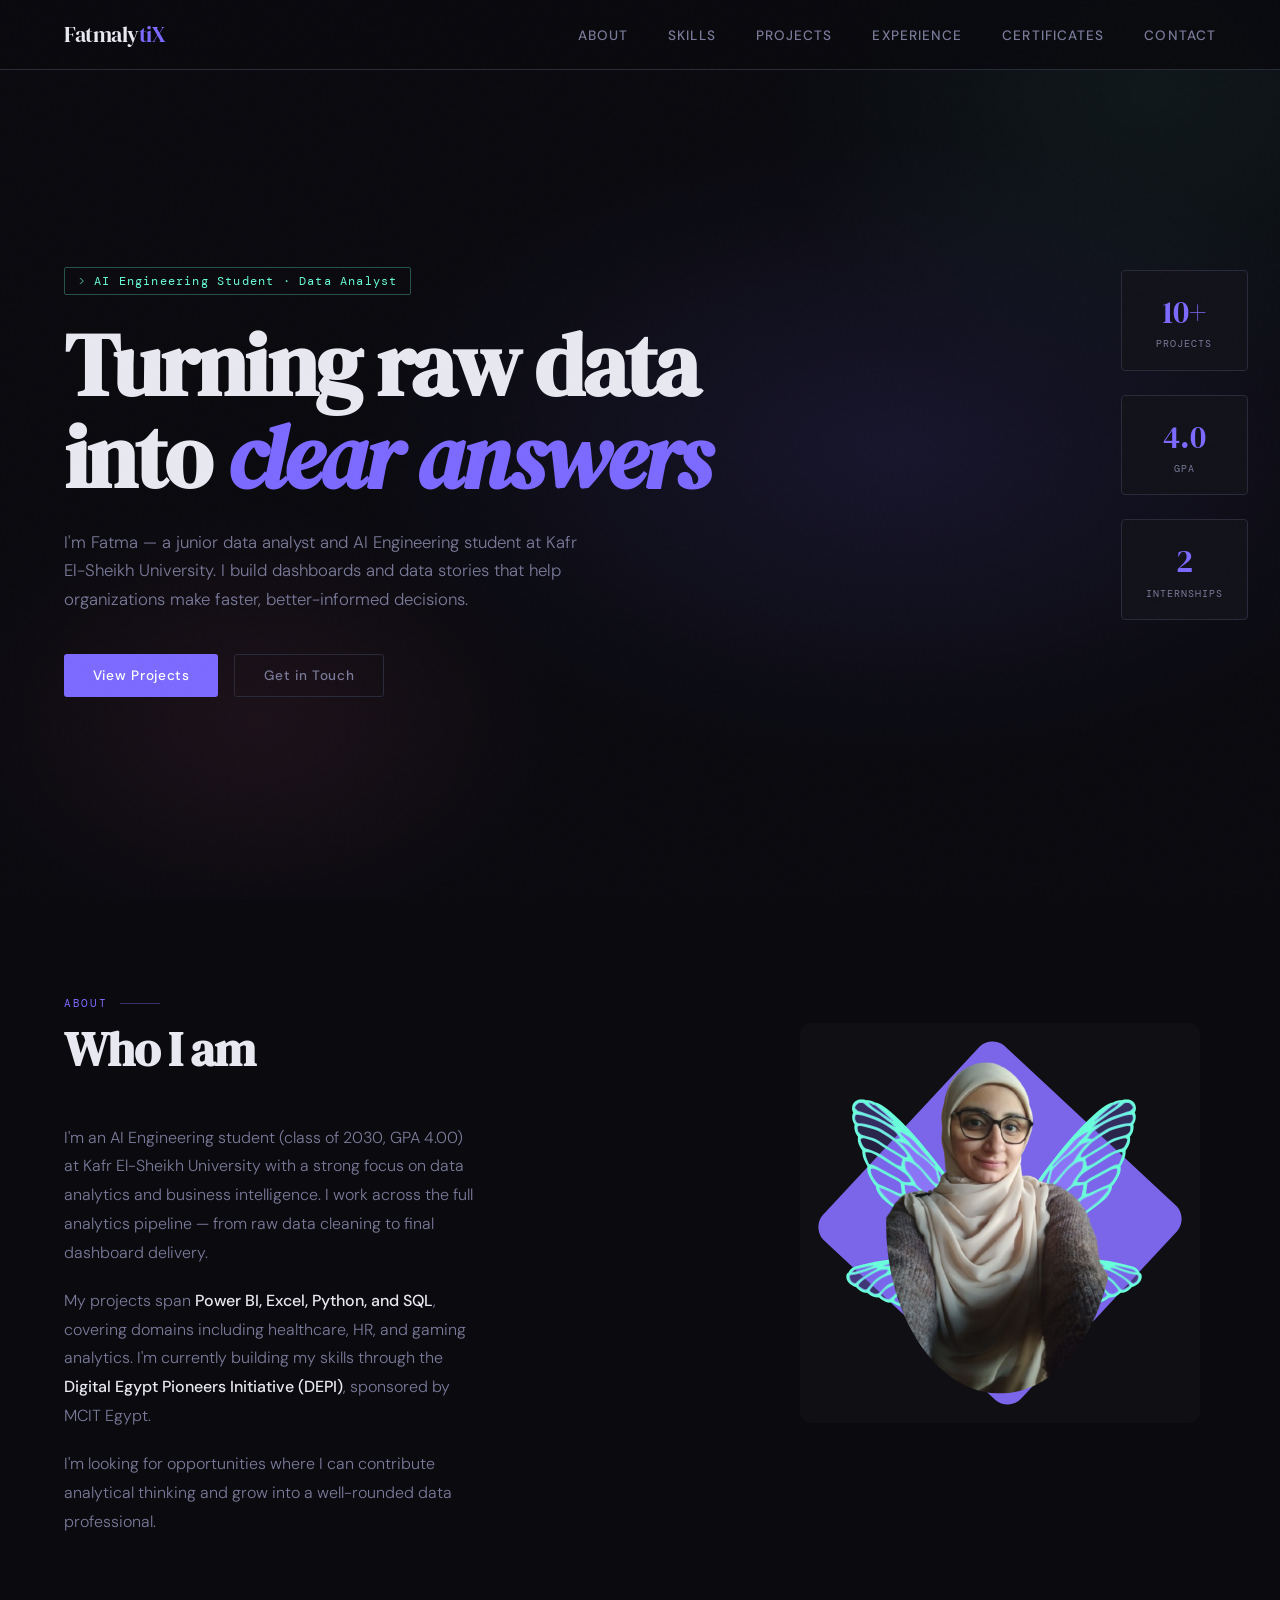
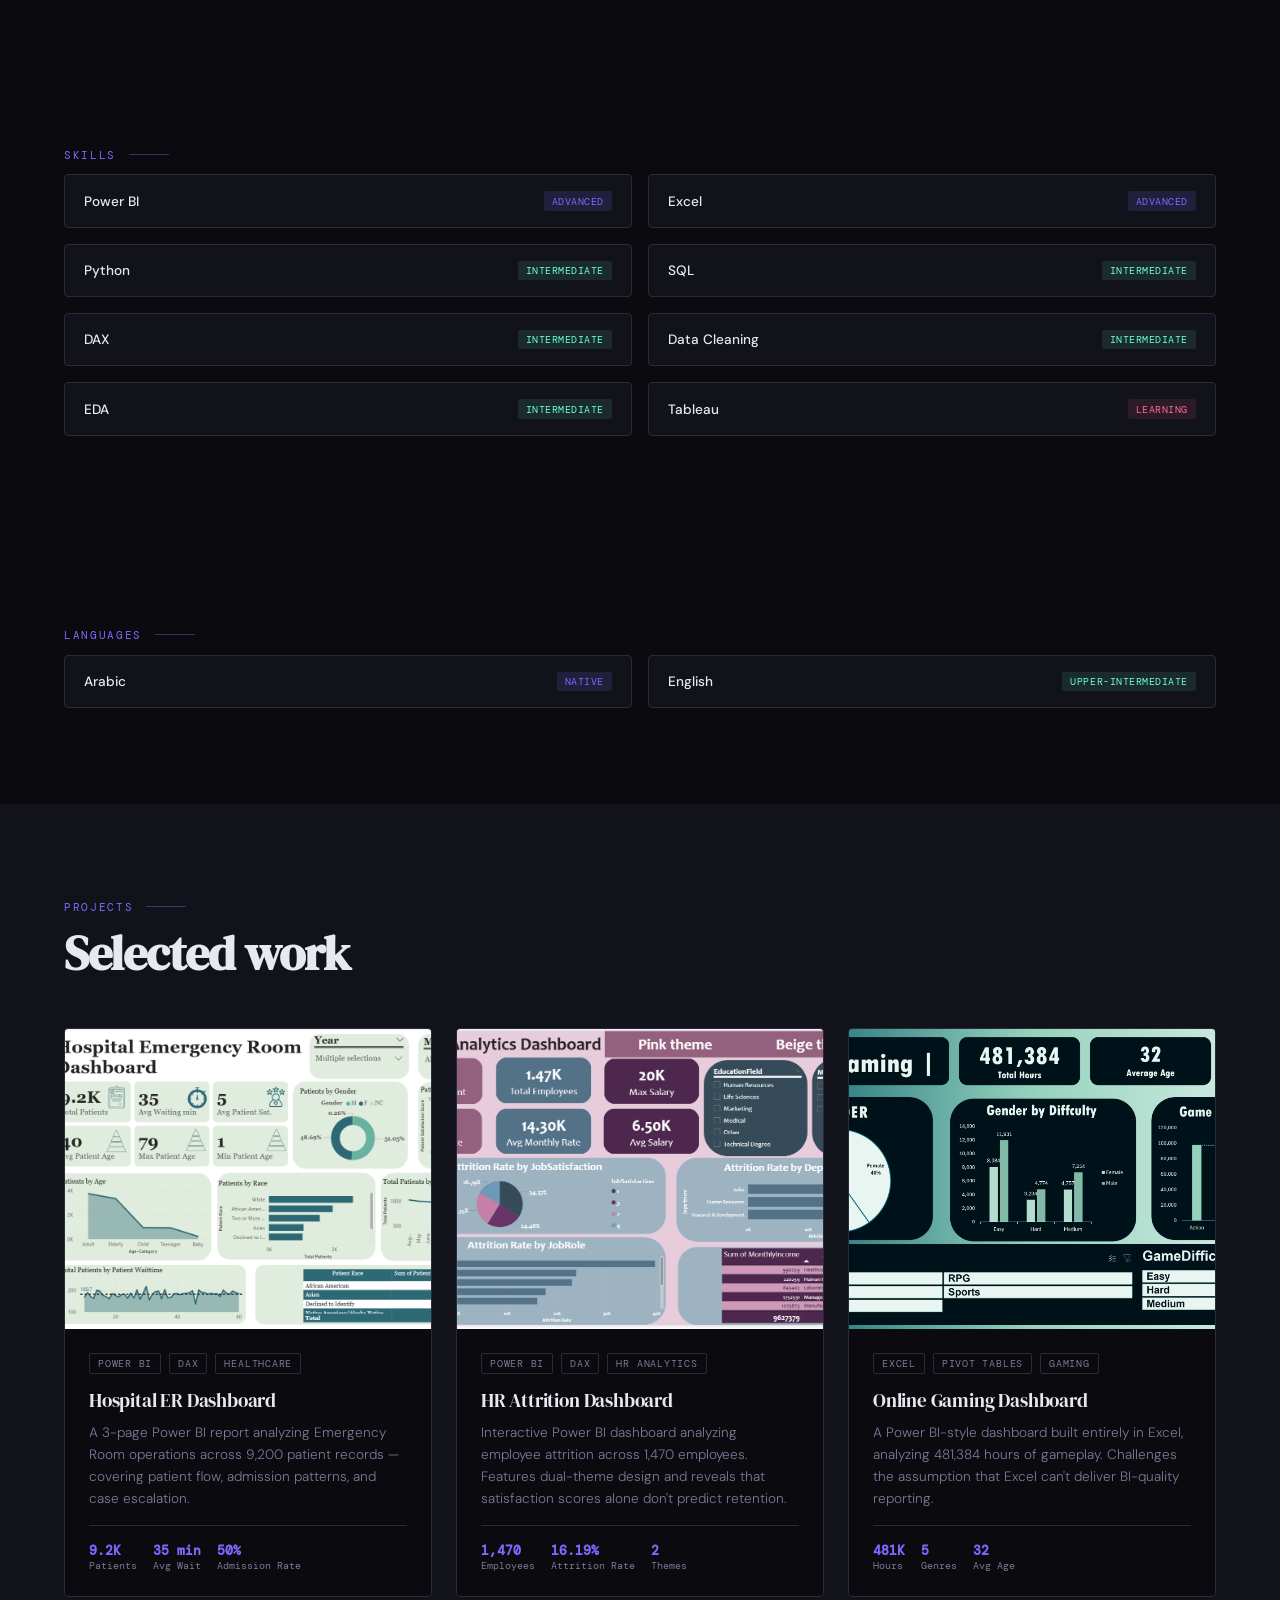
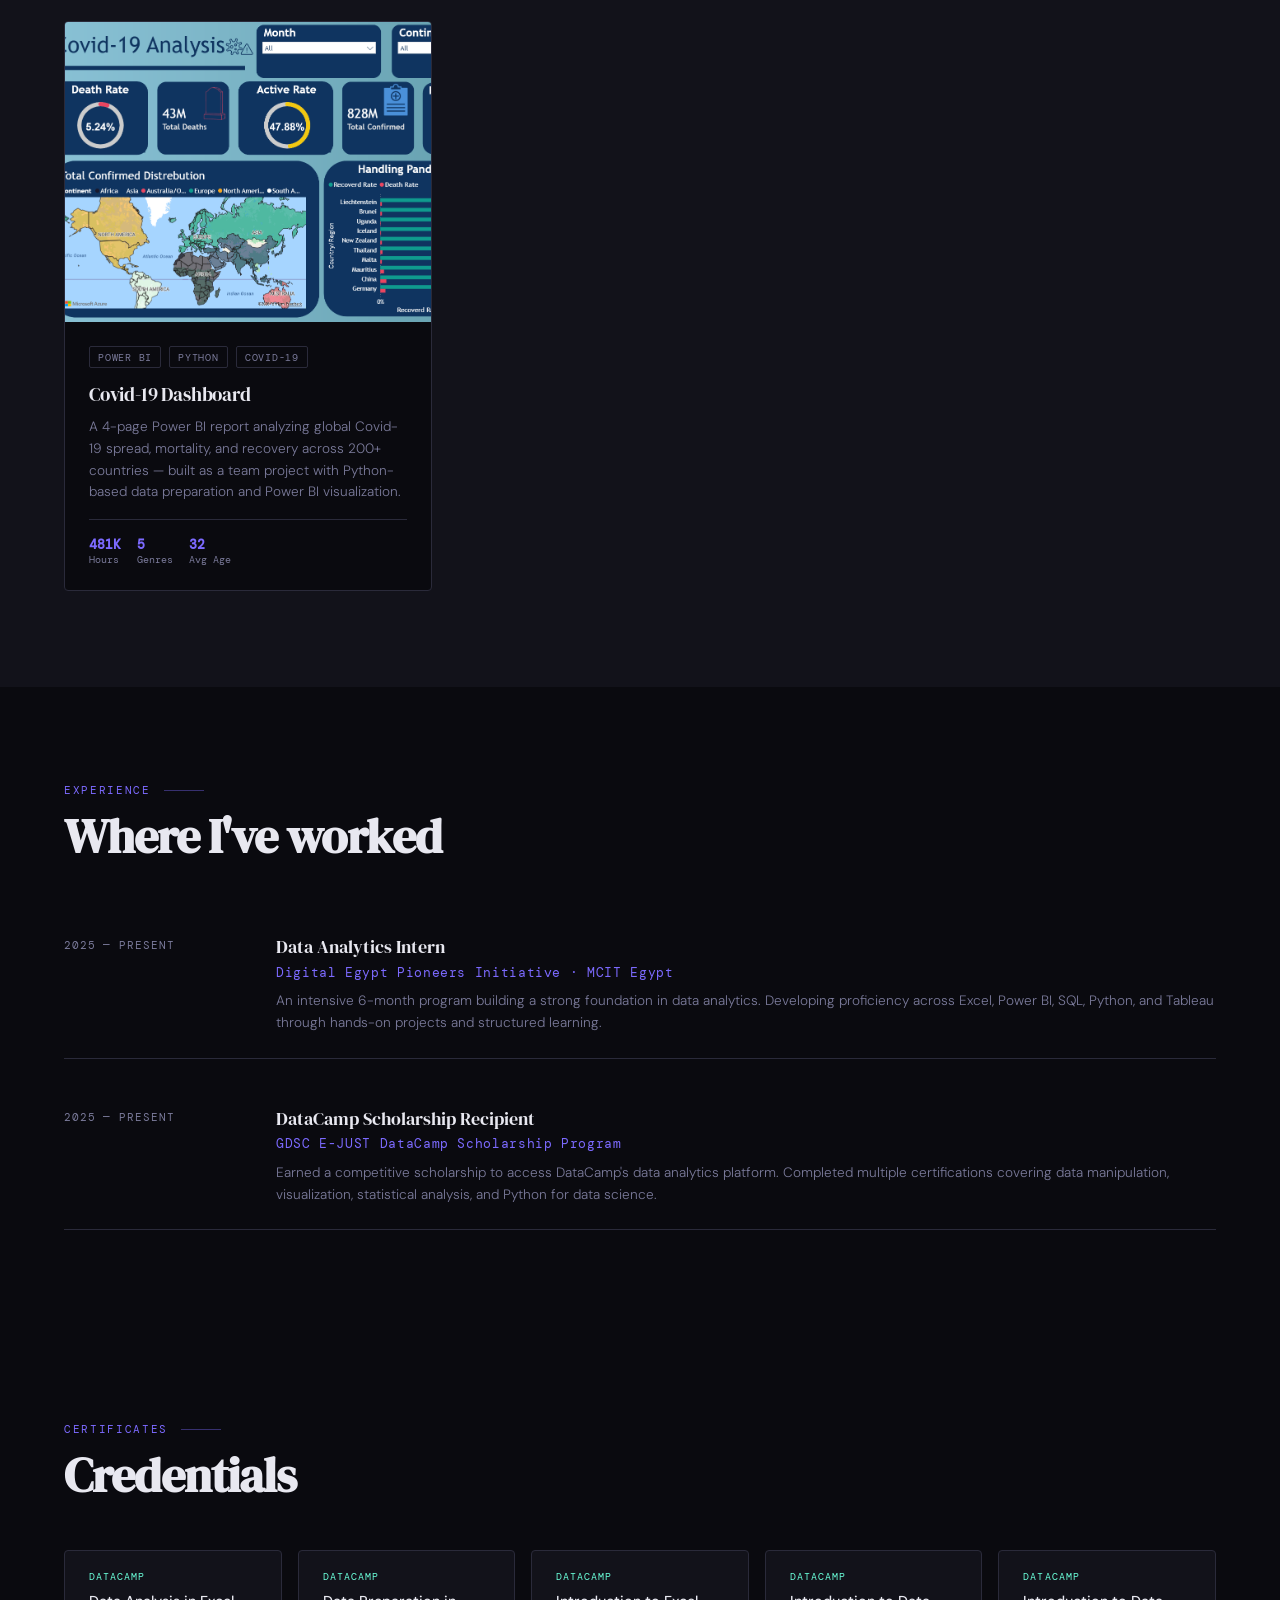
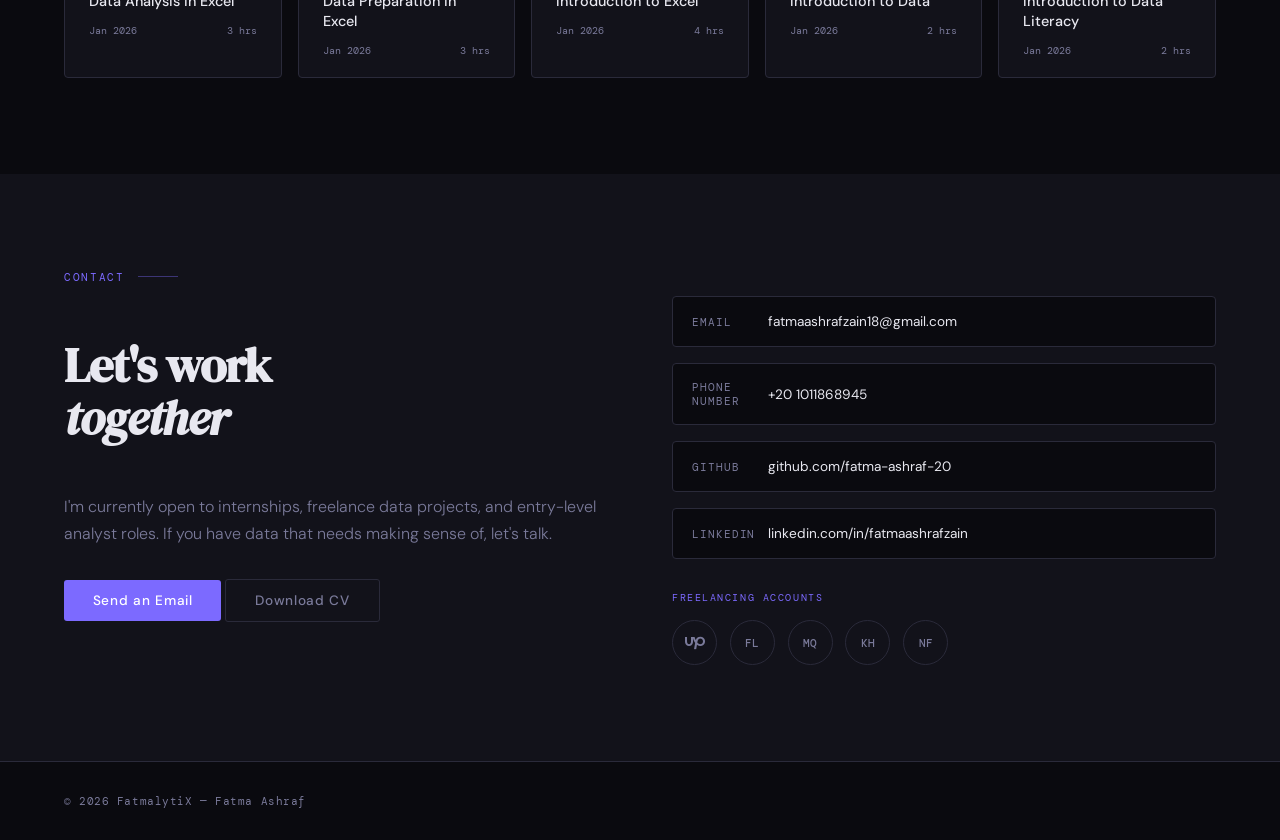
==== commit 955f2051: "Update portfolio" ====
--- a/index.html
+++ b/index.html
@@ -6,6 +6,7 @@
 <title>FatmalytiX — Data Analyst</title>
 <link href="https://fonts.googleapis.com/css2?family=DM+Serif+Display:ital@0;1&family=DM+Mono:wght@300;400;500&family=DM+Sans:wght@300;400;500&display=swap" rel="stylesheet">
 <link rel="stylesheet" href="style.css">
+<link rel="stylesheet" href="https://cdnjs.cloudflare.com/ajax/libs/font-awesome/6.5.0/css/all.min.css">
 </head>
 <body>
 <nav>
@@ -41,7 +42,7 @@
   </div>
   <div class="hero-stats">
     <div class="stat-card">
-      <span class="stat-num">3+</span>
+      <span class="stat-num">10+</span>
       <span class="stat-label">Projects</span>
     </div>
     <div class="stat-card">
@@ -66,7 +67,7 @@
       <p>I'm looking for opportunities where I can contribute analytical thinking and grow into a well-rounded data professional.</p>
     </div>
     <div id="about-image">
-      <img src="images/about-photo-2.png" alt="Fatma Ashraf" style="width: 320px; border-radius: 12px;">
+      <img src="images/about-photo-3.png" alt="Fatma Ashraf" style="width: 400px; border-radius: 12px;">
     </div>
   </div>
 </section>
@@ -107,6 +108,21 @@
         <div class="skill-item">
           <span class="skill-name">Tableau</span>
           <span class="skill-level level-learning">Learning</span>
+        </div>
+      </div>
+    </div>
+</section>
+<section id="lang-section">
+      <div id="langs">
+      <div class="section-label">Languages</div>
+      <div class="lang-grid">
+        <div class="lang-item">
+          <span class="lang-name">Arabic</span>
+          <span class="lang-level level-advanced">Native</span>
+        </div>
+        <div class="lang-item">
+          <span class="lang-name">English</span>
+          <span class="lang-level level-intermediate">Upper-Intermediate</span>
         </div>
       </div>
     </div>
@@ -296,11 +312,32 @@
         github.com/fatma-ashraf-20
       </a>
       <a href="https://www.linkedin.com/in/fatmaashrafzain/" class="contact-link" target="_blank">
-        <span class="contact-link-icon">Linked In</span>
+        <span class="contact-link-icon">LinkedIn</span>
         linkedin.com/in/fatmaashrafzain
       </a>
-  </div>
-</section>
+      <p class="social-icons-label">Freelancing Accounts</p>
+      <div class="social-icons">
+        <a href="https://www.upwork.com/freelancers/~0186a2f3833a17e95b" target="_blank" class="social-icon" title="Upwork">
+          <i class="fa-brands fa-upwork"></i>
+        </a>
+        <a href="https://www.freelancer.com/u/fatmaAsh19" target="_blank" class="social-icon" title="Freelancer">
+          <span>FL</span>
+        </a>
+        <a href="https://mostaql.com/u/fatma_ashraf_25" target="_blank" class="social-icon" title="Mostaql">
+          <span>MQ</span>
+        </a>
+        <a href="https://khamsat.com/user/fatma_ashraf_24" target="_blank" class="social-icon" title="Khamsat">
+          <span>KH</span>
+        </a>
+        <a href="https://nafezly.com/u/fatma_zain/portfolio" target="_blank" class="social-icon" title="Nafezly">
+          <span>NF</span>
+        </a>
+      </div>
+  </div>
+</section>
+<footer>
+    <p>&copy; 2026 FatmalytiX — Fatma Ashraf</p>
+</footer>
 <script>
   const hamburger = document.getElementById('hamburger');
   const navMenu = document.getElementById('nav-menu');
--- a/style.css
+++ b/style.css
@@ -179,7 +179,7 @@
 .hero-stats {
   position: absolute;
   right: 2rem;
-  top: 50%;
+  top: 30%;
   transform: translateY(-50%);
   display: flex;
   flex-direction: column;
@@ -267,13 +267,13 @@
 font-weight: 500;
 }
 
-.skills-grid {
+.skills-grid, .lang-grid {
 display: grid;
 grid-template-columns: 1fr 1fr;
 gap: 1rem;
 }
 
-.skill-item {
+.skill-item, .lang-item {
 background: var(--surface);
 border: 1px solid var(--border);
 padding: 1rem 1.2rem;
@@ -284,14 +284,14 @@
 transition: border-color 0.2s;
 }
 
-.skill-item:hover { border-color: var(--accent); }
-
-.skill-name {
+.skill-item:hover, .lang-item:hover { border-color: var(--accent); }
+
+.skill-name, .lang-name {
 font-size: 0.85rem;
 font-weight: 500;
 }
 
-.skill-level {
+.skill-level, .lang-level {
 font-family: 'DM Mono', monospace;
 font-size: 0.65rem;
 padding: 0.2rem 0.5rem;
@@ -530,6 +530,48 @@
 width: 60px;
 text-transform: uppercase;
 letter-spacing: 0.08em;
+}
+
+.social-icons-label {
+  font-family: 'DM Mono', monospace;
+  font-size: 0.65rem;
+  color: var(--accent);
+  text-transform: uppercase;
+  letter-spacing: 0.15em;
+  margin-top: 1rem;
+  width: 100%;
+}
+
+.social-icons {
+  display: flex;
+  gap: 0.8rem;
+  flex-wrap: wrap;
+}
+
+.social-icon {
+  width: 45px;
+  height: 45px;
+  border-radius: 50%;
+  border: 1px solid var(--border);
+  display: flex;
+  align-items: center;
+  justify-content: center;
+  color: var(--text-muted);
+  text-decoration: none;
+  font-family: 'DM Mono', monospace;
+  font-size: 0.7rem;
+  font-weight: 500;
+  transition: all 0.2s;
+}
+
+.social-icon:hover {
+  border-color: var(--accent);
+  color: var(--accent);
+  transform: translateY(-2px);
+}
+
+.social-icon i {
+  font-size: 1rem;
 }
 
 /* FOOTER */
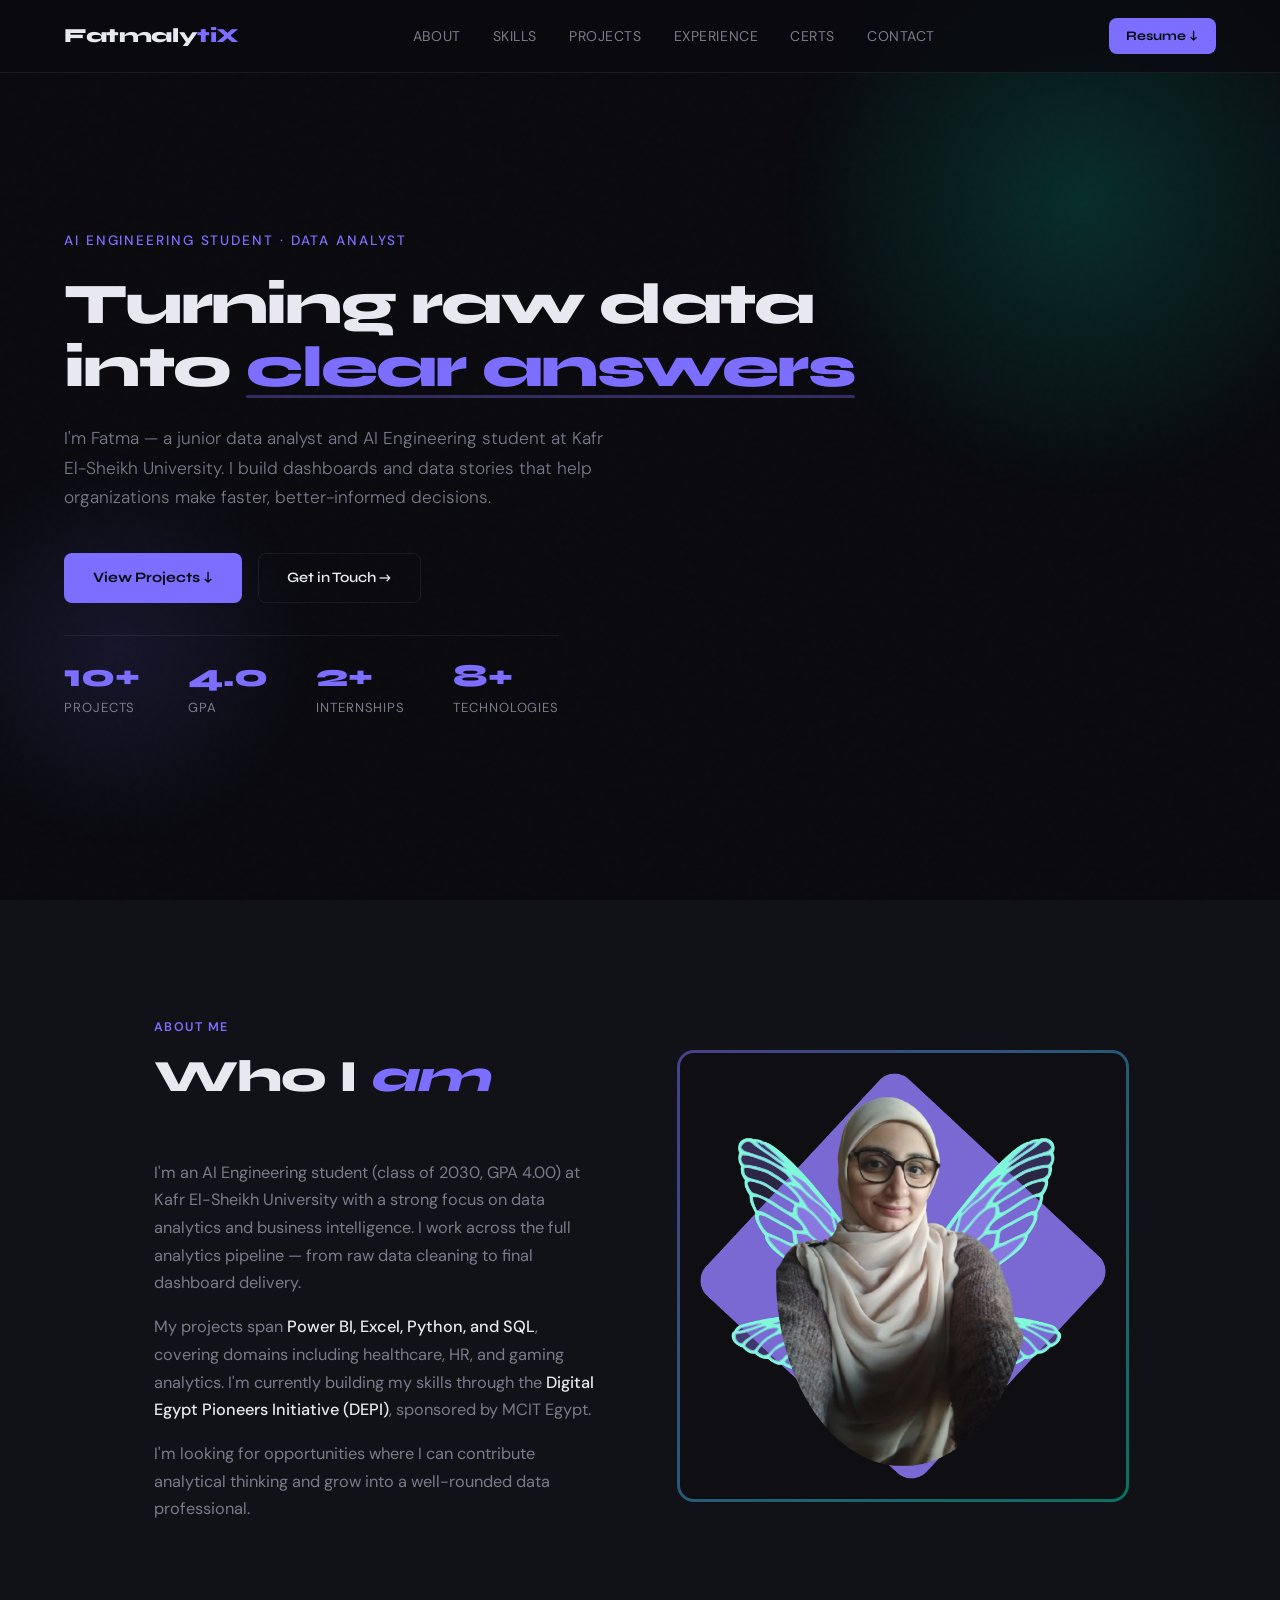
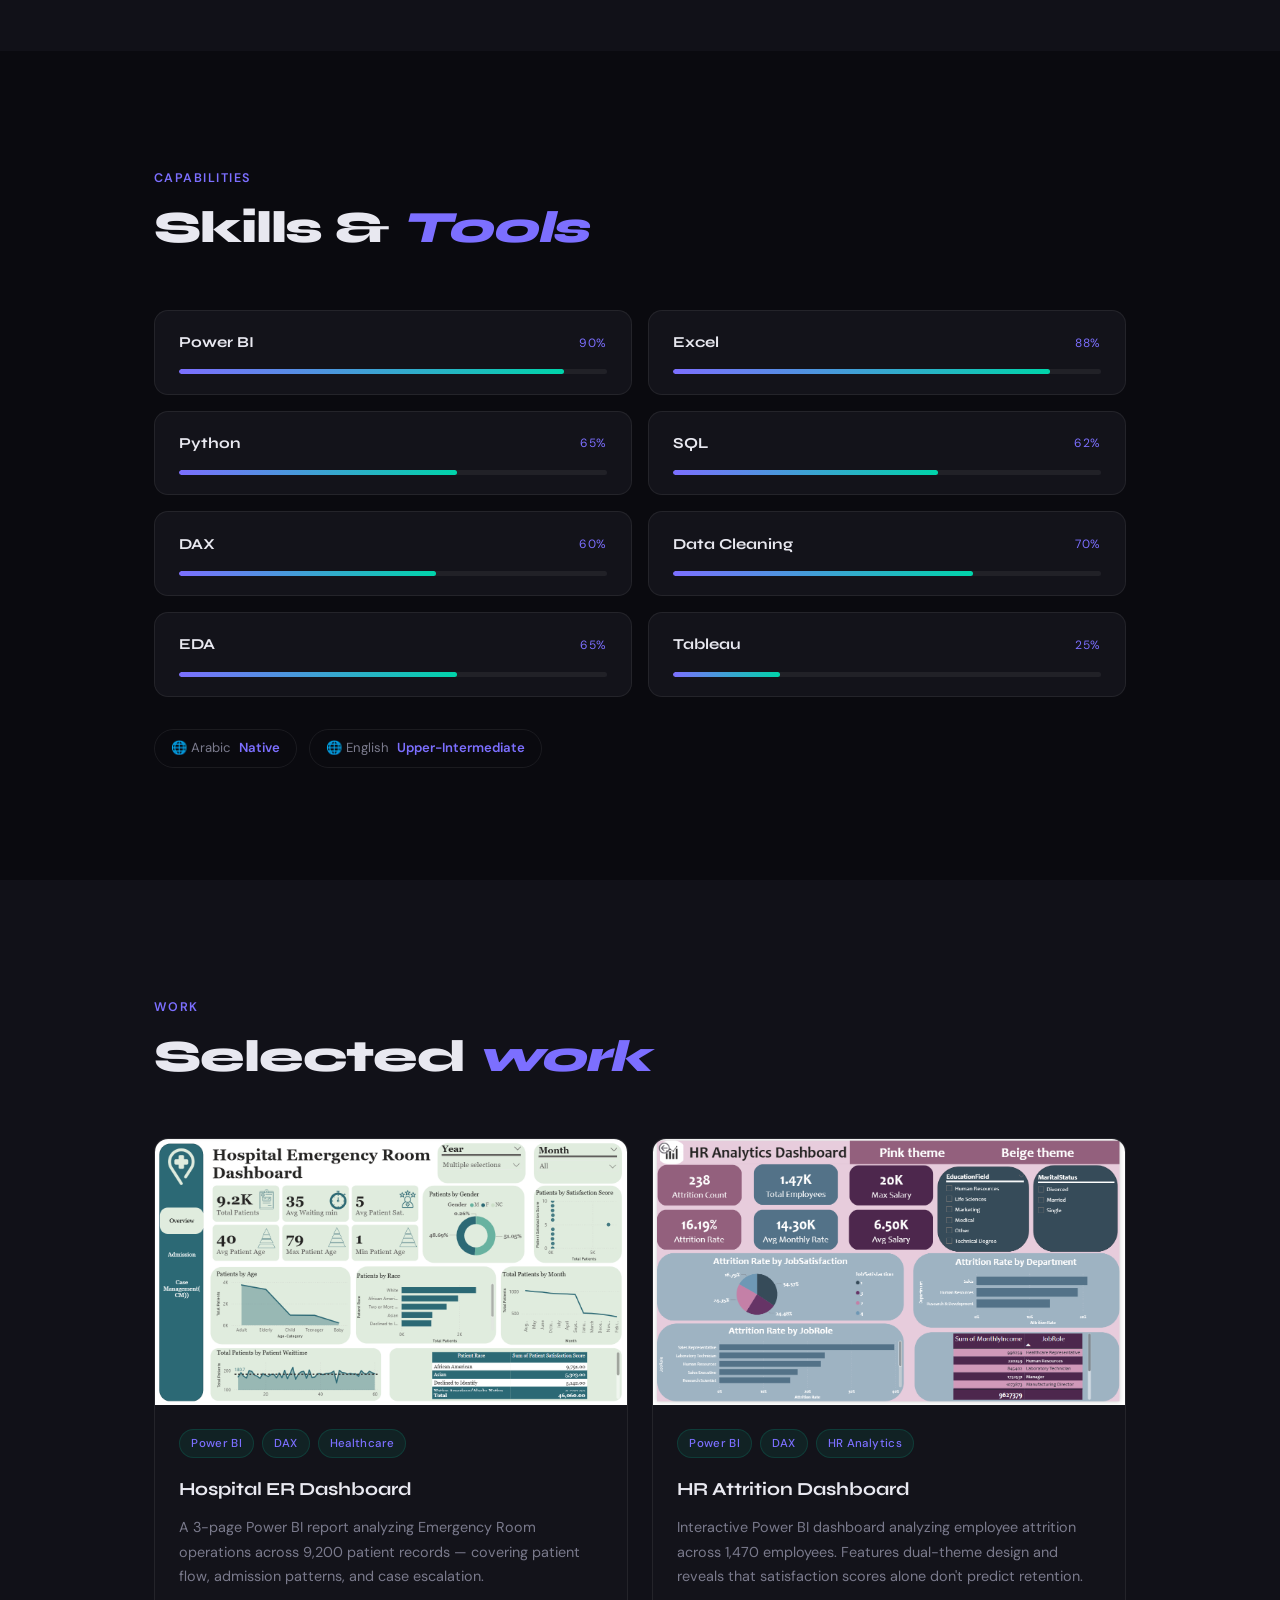
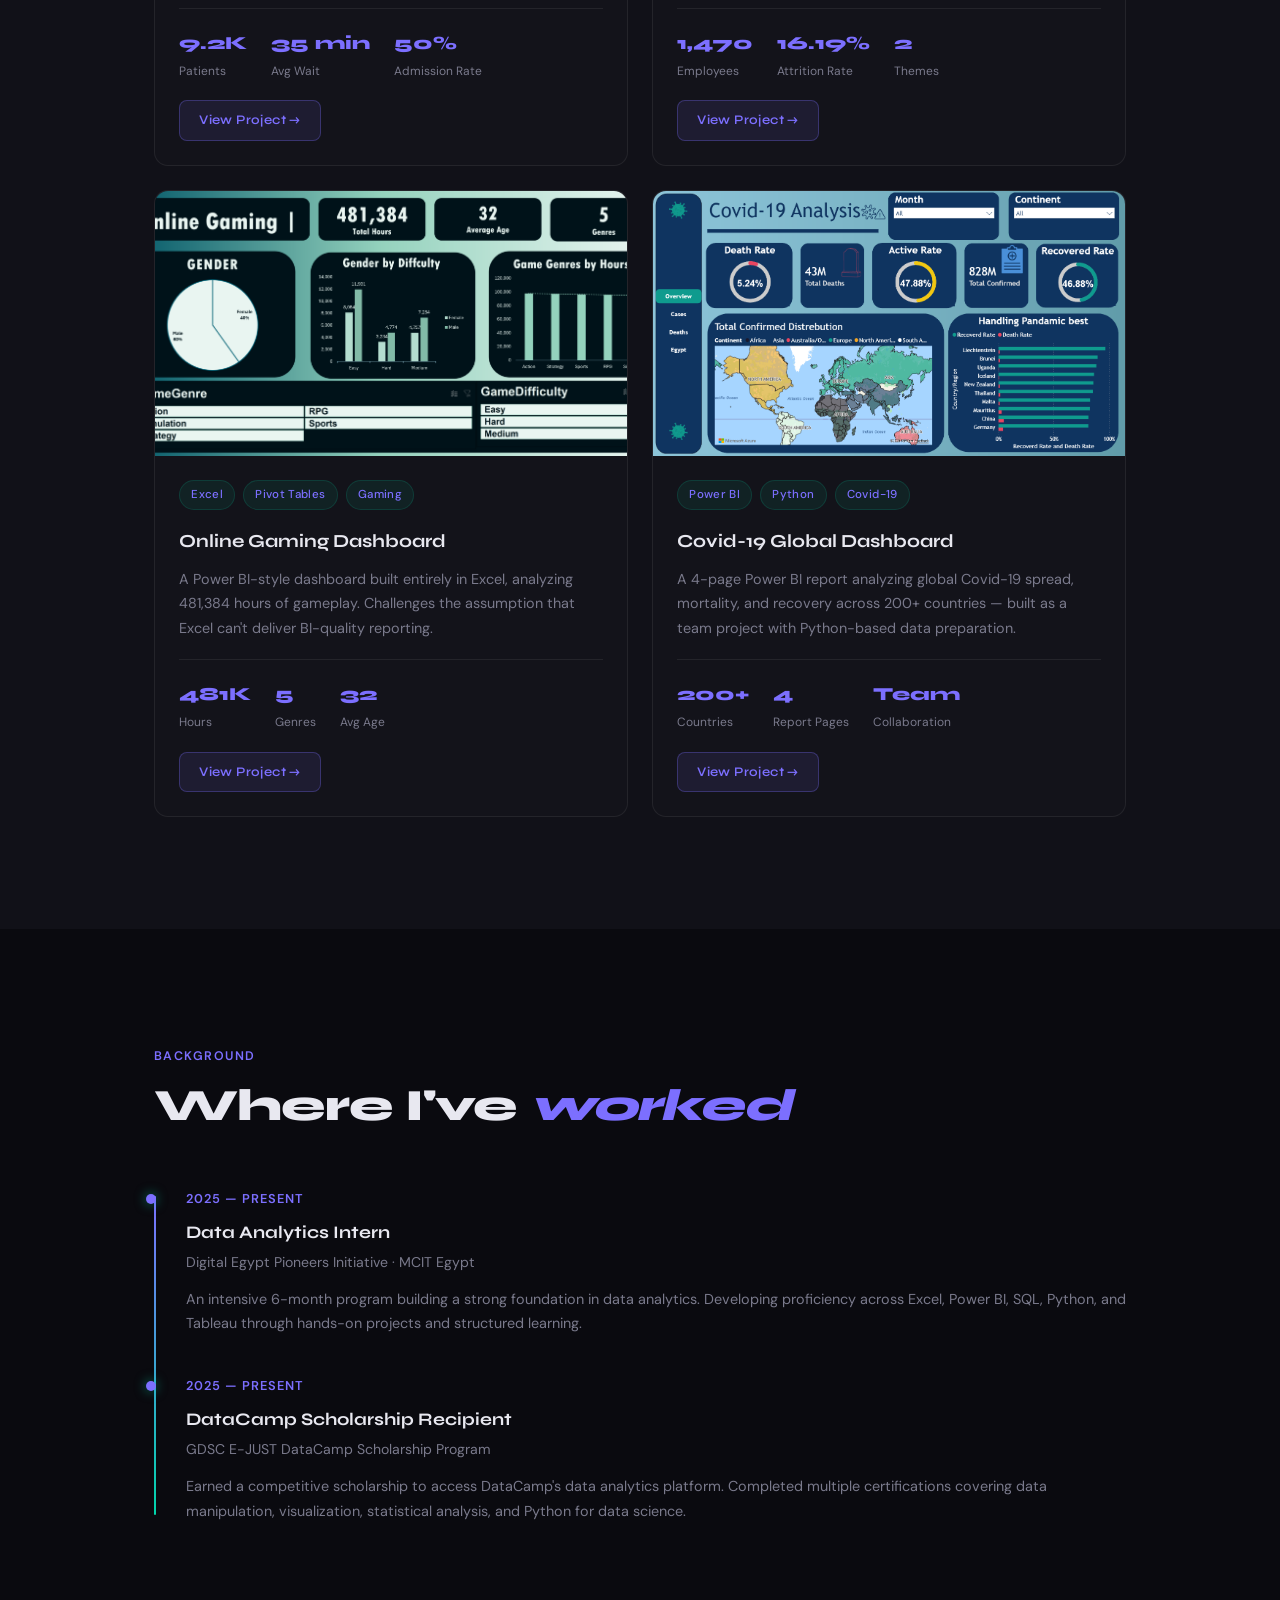
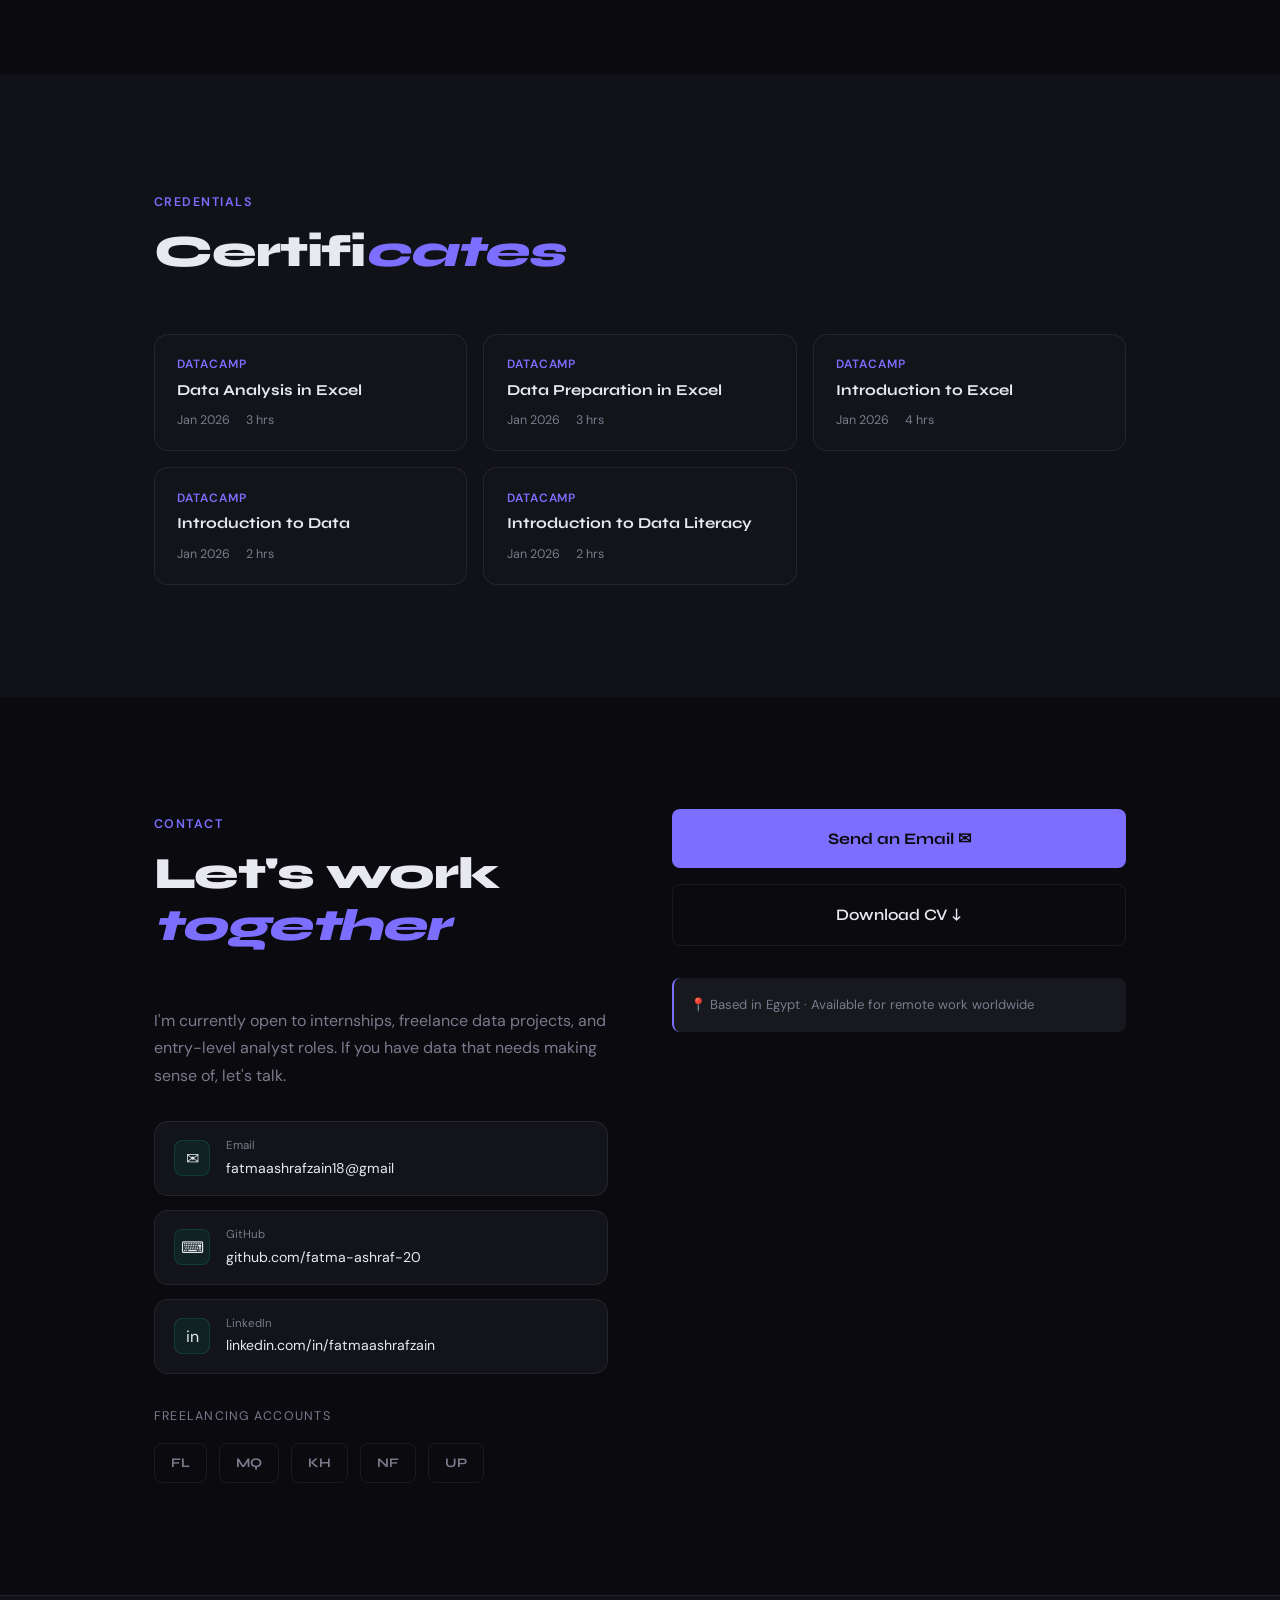
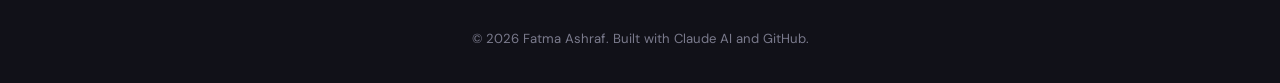
==== commit 26ac8519: "Update portfolio" ====
--- a/index.html
+++ b/index.html
@@ -1,234 +1,262 @@
 <!DOCTYPE html>
 <html lang="en">
 <head>
-<meta charset="UTF-8">
-<meta name="viewport" content="width=device-width, initial-scale=1.0">
-<title>FatmalytiX — Data Analyst</title>
-<link href="https://fonts.googleapis.com/css2?family=DM+Serif+Display:ital@0;1&family=DM+Mono:wght@300;400;500&family=DM+Sans:wght@300;400;500&display=swap" rel="stylesheet">
-<link rel="stylesheet" href="style.css">
-<link rel="stylesheet" href="https://cdnjs.cloudflare.com/ajax/libs/font-awesome/6.5.0/css/all.min.css">
+  <meta charset="UTF-8" />
+  <meta name="viewport" content="width=device-width, initial-scale=1.0" />
+  <title>FatmalytiX — Data Analyst</title>
+  <link rel="preconnect" href="https://fonts.googleapis.com" />
+  <link rel="preconnect" href="https://fonts.gstatic.com" crossorigin />
+  <link href="https://fonts.googleapis.com/css2?family=Syne:wght@400;600;700;800&family=DM+Sans:ital,wght@0,300;0,400;0,500;1,300&display=swap" rel="stylesheet" />
+  <link rel="stylesheet" href="style.css">
 </head>
 <body>
+
+<!-- PROGRESS BAR -->
+<div id="progress-bar"></div>
+
+<!-- MOBILE MENU -->
+<div class="mobile-menu" id="mobileMenu">
+  <a href="#about" onclick="closeMobile()">About</a>
+  <a href="#skills" onclick="closeMobile()">Skills</a>
+  <a href="#projects" onclick="closeMobile()">Projects</a>
+  <a href="#experience" onclick="closeMobile()">Experience</a>
+  <a href="#certificates" onclick="closeMobile()">Certs</a>
+  <a href="#contact" onclick="closeMobile()">Contact</a>
+  <a href="https://fatma-ashraf-20.github.io/Fatma_Ashraf_Zain_ElAbdeen_Data_Analyst.pdf" class="nav-resume-btn" target="_blank" download>Resume ↓</a>
+</div>
+
+<!-- NAV -->
 <nav>
-  <div class="logo">Fatmaly<span>tiX</span></div>
-  <button class="hamburger" id="hamburger" aria-label="Menu">
-    <span></span>
-    <span></span>
-    <span></span>
+  <a href="#" class="nav-logo">Fatmaly<span>tiX</span></a>
+  <ul class="nav-links">
+    <li><a href="#about">About</a></li>
+    <li><a href="#skills">Skills</a></li>
+    <li><a href="#projects">Projects</a></li>
+    <li><a href="#experience">Experience</a></li>
+    <li><a href="#certificates">Certs</a></li>
+    <li><a href="#contact">Contact</a></li>
+  </ul>
+  <a href="https://fatma-ashraf-20.github.io/Fatma_Ashraf_Zain_ElAbdeen_Data_Analyst.pdf" class="nav-resume-btn" target="_blank" download>Resume ↓</a>
+  <button class="hamburger" id="hamburger" aria-label="Toggle menu">
+    <span></span><span></span><span></span>
   </button>
-  <ul id="nav-menu">
-    <li><a href="#about" onclick="closeMenu()">About</a></li>
-    <li><a href="#skills" onclick="closeMenu()">Skills</a></li>
-    <li><a href="#projects" onclick="closeMenu()">Projects</a></li>
-    <li><a href="#experience" onclick="closeMenu()">Experience</a></li>
-    <li><a href="#certificates" onclick="closeMenu()">Certificates</a></li>
-    <li><a href="#contact" onclick="closeMenu()">Contact</a></li>
-  </ul>
 </nav>
 
 <!-- HERO -->
-<section class="hero" id="home">
-  <div class="hero-bg"></div>
-  <div class="hero-content">
-    <div class="hero-tag">AI Engineering Student · Data Analyst</div>
-    <h1>Turning raw data<br>into <em>clear answers</em></h1>
-    <p class="hero-desc">
-      I'm Fatma — a junior data analyst and AI Engineering student at Kafr El-Sheikh University. I build dashboards and data stories that help organizations make faster, better-informed decisions.
-    </p>
-    <div class="hero-actions">
-      <a href="#projects" class="btn btn-primary">View Projects</a>
-      <a href="mailto:fatmaashrafzain18@gmail.com" class="btn btn-secondary">Get in Touch</a>
-    </div>
+<section id="hero">
+  <div class="hero-glow"></div>
+  <div class="hero-glow2"></div>
+  <p class="hero-eyebrow">AI Engineering Student · Data Analyst</p>
+  <h1 class="hero-title">Turning raw data<br>into <em>clear answers</em></h1>
+  <p class="hero-sub">I'm Fatma — a junior data analyst and AI Engineering student at Kafr El-Sheikh University. I build dashboards and data stories that help organizations make faster, better-informed decisions.</p>
+  <div class="hero-ctas">
+    <a href="#projects" class="btn-primary">View Projects ↓</a>
+    <a href="/cdn-cgi/l/email-protection#0e686f7a636f6f7d667c6f68746f67603f364e69636f6762206d6163" class="btn-ghost">Get in Touch →</a>
   </div>
   <div class="hero-stats">
-    <div class="stat-card">
-      <span class="stat-num">10+</span>
-      <span class="stat-label">Projects</span>
-    </div>
-    <div class="stat-card">
-      <span class="stat-num">4.0</span>
-      <span class="stat-label">GPA</span>
-    </div>
-    <div class="stat-card">
-      <span class="stat-num">2</span>
-      <span class="stat-label">Internships</span>
+    <div>
+      <div class="stat-num" data-count="10">0</div>
+      <div class="stat-label">Projects</div>
+    </div>
+    <div>
+      <div class="stat-num">4.0</div>
+      <div class="stat-label">GPA</div>
+    </div>
+    <div>
+      <div class="stat-num" data-count="2">0</div>
+      <div class="stat-label">Internships</div>
+    </div>
+    <div>
+      <div class="stat-num" data-count="8">0</div>
+      <div class="stat-label">Technologies</div>
     </div>
   </div>
 </section>
 
 <!-- ABOUT -->
 <section id="about">
-  <div class="section-label">About</div>
-  <div class="about-grid">
-    <div class="about-text">
-      <h2>Who I am</h2>
-      <p>I'm an AI Engineering student (class of 2030, GPA 4.00) at Kafr El-Sheikh University with a strong focus on data analytics and business intelligence. I work across the full analytics pipeline — from raw data cleaning to final dashboard delivery.</p>
-      <p>My projects span <strong>Power BI, Excel, Python, and SQL</strong>, covering domains including healthcare, HR, and gaming analytics. I'm currently building my skills through the <strong>Digital Egypt Pioneers Initiative (DEPI)</strong>, sponsored by MCIT Egypt.</p>
-      <p>I'm looking for opportunities where I can contribute analytical thinking and grow into a well-rounded data professional.</p>
-    </div>
-    <div id="about-image">
-      <img src="images/about-photo-3.png" alt="Fatma Ashraf" style="width: 400px; border-radius: 12px;">
-    </div>
-  </div>
-</section>
-
-<!--Skills-->
-<section id="skills-section">
-      <div id="skills">
-      <div class="section-label">Skills</div>
-      <div class="skills-grid">
-        <div class="skill-item">
-          <span class="skill-name">Power BI</span>
-          <span class="skill-level level-advanced">Advanced</span>
-        </div>
-        <div class="skill-item">
-          <span class="skill-name">Excel</span>
-          <span class="skill-level level-advanced">Advanced</span>
-        </div>
-        <div class="skill-item">
-          <span class="skill-name">Python</span>
-          <span class="skill-level level-intermediate">Intermediate</span>
-        </div>
-        <div class="skill-item">
-          <span class="skill-name">SQL</span>
-          <span class="skill-level level-intermediate">Intermediate</span>
-        </div>
-        <div class="skill-item">
-          <span class="skill-name">DAX</span>
-          <span class="skill-level level-intermediate">Intermediate</span>
-        </div>
-        <div class="skill-item">
-          <span class="skill-name">Data Cleaning</span>
-          <span class="skill-level level-intermediate">Intermediate</span>
-        </div>
-        <div class="skill-item">
-          <span class="skill-name">EDA</span>
-          <span class="skill-level level-intermediate">Intermediate</span>
-        </div>
-        <div class="skill-item">
-          <span class="skill-name">Tableau</span>
-          <span class="skill-level level-learning">Learning</span>
-        </div>
-      </div>
-    </div>
-</section>
-<section id="lang-section">
-      <div id="langs">
-      <div class="section-label">Languages</div>
-      <div class="lang-grid">
-        <div class="lang-item">
-          <span class="lang-name">Arabic</span>
-          <span class="lang-level level-advanced">Native</span>
-        </div>
-        <div class="lang-item">
-          <span class="lang-name">English</span>
-          <span class="lang-level level-intermediate">Upper-Intermediate</span>
-        </div>
-      </div>
-    </div>
+  <div class="container">
+    <div class="about-grid">
+      <div class="about-text reveal">
+        <div class="sec-header">
+          <span class="sec-tag">About me</span>
+          <h2 class="sec-title">Who I <em>am</em></h2>
+        </div>
+        <p>I'm an AI Engineering student (class of 2030, GPA 4.00) at Kafr El-Sheikh University with a strong focus on data analytics and business intelligence. I work across the full analytics pipeline — from raw data cleaning to final dashboard delivery.</p>
+        <p>My projects span <strong>Power BI, Excel, Python, and SQL</strong>, covering domains including healthcare, HR, and gaming analytics. I'm currently building my skills through the <strong>Digital Egypt Pioneers Initiative (DEPI)</strong>, sponsored by MCIT Egypt.</p>
+        <p>I'm looking for opportunities where I can contribute analytical thinking and grow into a well-rounded data professional.</p>
+      </div>
+      <div class="about-photo-wrap reveal reveal-delay-2">
+        <img src="https://fatma-ashraf-20.github.io/images/about-photo-3.png" alt="Fatma Ashraf" />
+      </div>
+    </div>
+  </div>
+</section>
+
+<!-- SKILLS -->
+<section id="skills">
+  <div class="container">
+    <div class="sec-header reveal">
+      <span class="sec-tag">Capabilities</span>
+      <h2 class="sec-title">Skills &amp; <em>Tools</em></h2>
+    </div>
+    <div class="skills-grid">
+      <div class="skill-item reveal reveal-delay-1" data-skill="90">
+        <div class="skill-top"><span class="skill-name">Power BI</span><span class="skill-level">90%</span></div>
+        <div class="skill-bar-bg"><div class="skill-bar-fill"></div></div>
+      </div>
+      <div class="skill-item reveal reveal-delay-2" data-skill="88">
+        <div class="skill-top"><span class="skill-name">Excel</span><span class="skill-level">88%</span></div>
+        <div class="skill-bar-bg"><div class="skill-bar-fill"></div></div>
+      </div>
+      <div class="skill-item reveal reveal-delay-1" data-skill="65">
+        <div class="skill-top"><span class="skill-name">Python</span><span class="skill-level">65%</span></div>
+        <div class="skill-bar-bg"><div class="skill-bar-fill"></div></div>
+      </div>
+      <div class="skill-item reveal reveal-delay-2" data-skill="62">
+        <div class="skill-top"><span class="skill-name">SQL</span><span class="skill-level">62%</span></div>
+        <div class="skill-bar-bg"><div class="skill-bar-fill"></div></div>
+      </div>
+      <div class="skill-item reveal reveal-delay-1" data-skill="60">
+        <div class="skill-top"><span class="skill-name">DAX</span><span class="skill-level">60%</span></div>
+        <div class="skill-bar-bg"><div class="skill-bar-fill"></div></div>
+      </div>
+      <div class="skill-item reveal reveal-delay-2" data-skill="70">
+        <div class="skill-top"><span class="skill-name">Data Cleaning</span><span class="skill-level">70%</span></div>
+        <div class="skill-bar-bg"><div class="skill-bar-fill"></div></div>
+      </div>
+      <div class="skill-item reveal reveal-delay-1" data-skill="65">
+        <div class="skill-top"><span class="skill-name">EDA</span><span class="skill-level">65%</span></div>
+        <div class="skill-bar-bg"><div class="skill-bar-fill"></div></div>
+      </div>
+      <div class="skill-item reveal reveal-delay-2" data-skill="25">
+        <div class="skill-top"><span class="skill-name">Tableau</span><span class="skill-level">25%</span></div>
+        <div class="skill-bar-bg"><div class="skill-bar-fill"></div></div>
+      </div>
+    </div>
+    <div class="skills-langs reveal reveal-delay-3" style="margin-top:2rem;">
+      <div class="lang-chip">🌐 Arabic <span>Native</span></div>
+      <div class="lang-chip">🌐 English <span>Upper-Intermediate</span></div>
+    </div>
+  </div>
 </section>
 
 <!-- PROJECTS -->
 <section id="projects">
-  <div class="section-label">Projects</div>
-  <h2>Selected work</h2>
-  <div class="projects-grid">
-
-    <div class="project-card">
-      <img src="images/hospital.png" alt="Hospital ER Dashboard" class="project-img">
-      <div class="project-body">
-        <div class="project-tags">
-          <span class="tag">Power BI</span>
-          <span class="tag">DAX</span>
-          <span class="tag">Healthcare</span>
-        </div>
-        <div class="project-title">Hospital ER Dashboard</div>
-        <p class="project-desc">A 3-page Power BI report analyzing Emergency Room operations across 9,200 patient records — covering patient flow, admission patterns, and case escalation.</p>
-        <div class="project-metrics">
-          <div class="metric"><strong>9.2K</strong>Patients</div>
-          <div class="metric"><strong>35 min</strong>Avg Wait</div>
-          <div class="metric"><strong>50%</strong>Admission Rate</div>
-        </div>
-      </div>
-    </div>
-
-    <div class="project-card">
-      <img src="images/hr.png" alt="HR Attrition Dashboard" class="project-img">
-      <div class="project-body">
-        <div class="project-tags">
-          <span class="tag">Power BI</span>
-          <span class="tag">DAX</span>
-          <span class="tag">HR Analytics</span>
-        </div>
-        <div class="project-title">HR Attrition Dashboard</div>
-        <p class="project-desc">Interactive Power BI dashboard analyzing employee attrition across 1,470 employees. Features dual-theme design and reveals that satisfaction scores alone don't predict retention.</p>
-        <div class="project-metrics">
-          <div class="metric"><strong>1,470</strong>Employees</div>
-          <div class="metric"><strong>16.19%</strong>Attrition Rate</div>
-          <div class="metric"><strong>2</strong>Themes</div>
-        </div>
-      </div>
-    </div>
-
-    <div class="project-card">
-      <img src="images/gaming.png" alt="Online Gaming Dashboard" class="project-img">
-      <div class="project-body">
-        <div class="project-tags">
-          <span class="tag">Excel</span>
-          <span class="tag">Pivot Tables</span>
-          <span class="tag">Gaming</span>
-        </div>
-        <div class="project-title">Online Gaming Dashboard</div>
-        <p class="project-desc">A Power BI-style dashboard built entirely in Excel, analyzing 481,384 hours of gameplay. Challenges the assumption that Excel can't deliver BI-quality reporting.</p>
-        <div class="project-metrics">
-          <div class="metric"><strong>481K</strong>Hours</div>
-          <div class="metric"><strong>5</strong>Genres</div>
-          <div class="metric"><strong>32</strong>Avg Age</div>
-        </div>
-      </div>
-    </div>
-
-    <div class="project-card">
-      <img src="images/covid.png" alt="Covid-19 Dashboard" class="project-img">
-      <div class="project-body">
-        <div class="project-tags">
-          <span class="tag">Power BI</span>
-          <span class="tag">Python</span>
-          <span class="tag">Covid-19</span>
-        </div>
-        <div class="project-title">Covid-19 Dashboard</div>
-        <p class="project-desc">A 4-page Power BI report analyzing global Covid-19 spread, mortality, 
-          and recovery across 200+ countries — built as a team project with Python-based data preparation and Power BI visualization.</p>
-        <div class="project-metrics">
-          <div class="metric"><strong>481K</strong>Hours</div>
-          <div class="metric"><strong>5</strong>Genres</div>
-          <div class="metric"><strong>32</strong>Avg Age</div>
-        </div>
-      </div>
-    </div>
-
+  <div class="container">
+    <div class="sec-header reveal">
+      <span class="sec-tag">Work</span>
+      <h2 class="sec-title">Selected <em>work</em></h2>
+    </div>
+    <div class="projects-grid">
+
+      <div class="project-card reveal reveal-delay-1">
+        <div class="project-img-wrap">
+          <img class="project-img" src="https://fatma-ashraf-20.github.io/images/hospital.png" alt="Hospital ER Dashboard" />
+        </div>
+        <div class="project-body">
+          <div class="project-tags">
+            <span class="tag">Power BI</span><span class="tag">DAX</span><span class="tag">Healthcare</span>
+          </div>
+          <h3 class="project-title">Hospital ER Dashboard</h3>
+          <p class="project-desc">A 3-page Power BI report analyzing Emergency Room operations across 9,200 patient records — covering patient flow, admission patterns, and case escalation.</p>
+          <div class="project-metrics">
+            <div><div class="metric-val">9.2K</div><div class="metric-label">Patients</div></div>
+            <div><div class="metric-val">35 min</div><div class="metric-label">Avg Wait</div></div>
+            <div><div class="metric-val">50%</div><div class="metric-label">Admission Rate</div></div>
+          </div>
+          <div class="project-actions">
+            <a href="https://www.linkedin.com/feed/update/urn:li:activity:7438494148774731777/?originTrackingId=NEOWPYtvSATTBhuxM3PwNg%3D%3D" class="btn-view-project" target="_blank">View Project →</a>
+          </div>
+        </div>
+      </div>
+
+      <div class="project-card reveal reveal-delay-2">
+        <div class="project-img-wrap">
+          <img class="project-img" src="https://fatma-ashraf-20.github.io/images/hr.png" alt="HR Attrition Dashboard" />
+        </div>
+        <div class="project-body">
+          <div class="project-tags">
+            <span class="tag">Power BI</span><span class="tag">DAX</span><span class="tag">HR Analytics</span>
+          </div>
+          <h3 class="project-title">HR Attrition Dashboard</h3>
+          <p class="project-desc">Interactive Power BI dashboard analyzing employee attrition across 1,470 employees. Features dual-theme design and reveals that satisfaction scores alone don't predict retention.</p>
+          <div class="project-metrics">
+            <div><div class="metric-val">1,470</div><div class="metric-label">Employees</div></div>
+            <div><div class="metric-val">16.19%</div><div class="metric-label">Attrition Rate</div></div>
+            <div><div class="metric-val">2</div><div class="metric-label">Themes</div></div>
+          </div>
+          <div class="project-actions">
+            <a href="https://www.linkedin.com/feed/update/urn:li:activity:7426547826224160768/?originTrackingId=inH1Gv4DwJMAQrzgegItzw%3D%3D" class="btn-view-project" target="_blank">View Project →</a>
+          </div>
+        </div>
+      </div>
+
+      <div class="project-card reveal reveal-delay-1">
+        <div class="project-img-wrap">
+          <img class="project-img" src="https://fatma-ashraf-20.github.io/images/gaming.png" alt="Online Gaming Dashboard" />
+        </div>
+        <div class="project-body">
+          <div class="project-tags">
+            <span class="tag">Excel</span><span class="tag">Pivot Tables</span><span class="tag">Gaming</span>
+          </div>
+          <h3 class="project-title">Online Gaming Dashboard</h3>
+          <p class="project-desc">A Power BI-style dashboard built entirely in Excel, analyzing 481,384 hours of gameplay. Challenges the assumption that Excel can't deliver BI-quality reporting.</p>
+          <div class="project-metrics">
+            <div><div class="metric-val">481K</div><div class="metric-label">Hours</div></div>
+            <div><div class="metric-val">5</div><div class="metric-label">Genres</div></div>
+            <div><div class="metric-val">32</div><div class="metric-label">Avg Age</div></div>
+          </div>
+          <div class="project-actions">
+            <a href="#" class="btn-view-project" target="_blank">View Project →</a>
+          </div>
+        </div>
+      </div>
+
+      <div class="project-card reveal reveal-delay-2">
+        <div class="project-img-wrap">
+          <img class="project-img" src="https://fatma-ashraf-20.github.io/images/covid.png" alt="Covid-19 Dashboard" />
+        </div>
+        <div class="project-body">
+          <div class="project-tags">
+            <span class="tag">Power BI</span><span class="tag">Python</span><span class="tag">Covid-19</span>
+          </div>
+          <h3 class="project-title">Covid-19 Global Dashboard</h3>
+          <p class="project-desc">A 4-page Power BI report analyzing global Covid-19 spread, mortality, and recovery across 200+ countries — built as a team project with Python-based data preparation.</p>
+          <div class="project-metrics">
+            <div><div class="metric-val">200+</div><div class="metric-label">Countries</div></div>
+            <div><div class="metric-val">4</div><div class="metric-label">Report Pages</div></div>
+            <div><div class="metric-val">Team</div><div class="metric-label">Collaboration</div></div>
+          </div>
+          <div class="project-actions">
+            <a href="https://www.linkedin.com/feed/update/urn:li:activity:7442510714726031360/?originTrackingId=CnJoRChchNfWcCUu1AEAKQ%3D%3D" class="btn-view-project" target="_blank">View Project →</a>
+          </div>
+        </div>
+      </div>
+
+    </div>
   </div>
 </section>
 
 <!-- EXPERIENCE -->
 <section id="experience">
-  <div class="section-label">Experience</div>
-  <h2>Where I've worked</h2>
-  <div class="exp-list">
-    <div class="exp-item">
-      <div class="exp-period">2025 — Present</div>
-      <div>
-        <div class="exp-role">Data Analytics Intern</div>
-        <div class="exp-org">Digital Egypt Pioneers Initiative · MCIT Egypt</div>
-        <p class="exp-desc">An intensive 6-month program building a strong foundation in data analytics. Developing proficiency across Excel, Power BI, SQL, Python, and Tableau through hands-on projects and structured learning.</p>
-      </div>
-    </div>
-    <div class="exp-item">
-      <div class="exp-period">2025 — Present</div>
-      <div>
-        <div class="exp-role">DataCamp Scholarship Recipient</div>
-        <div class="exp-org">GDSC E-JUST DataCamp Scholarship Program</div>
-        <p class="exp-desc">Earned a competitive scholarship to access DataCamp's data analytics platform. Completed multiple certifications covering data manipulation, visualization, statistical analysis, and Python for data science.</p>
+  <div class="container">
+    <div class="sec-header reveal">
+      <span class="sec-tag">Background</span>
+      <h2 class="sec-title">Where I've <em>worked</em></h2>
+    </div>
+    <div class="timeline">
+      <div class="timeline-item reveal reveal-delay-1">
+        <div class="timeline-date">2025 — Present</div>
+        <div class="timeline-role">Data Analytics Intern</div>
+        <div class="timeline-org">Digital Egypt Pioneers Initiative · MCIT Egypt</div>
+        <p class="timeline-desc">An intensive 6-month program building a strong foundation in data analytics. Developing proficiency across Excel, Power BI, SQL, Python, and Tableau through hands-on projects and structured learning.</p>
+      </div>
+      <div class="timeline-item reveal reveal-delay-2">
+        <div class="timeline-date">2025 — Present</div>
+        <div class="timeline-role">DataCamp Scholarship Recipient</div>
+        <div class="timeline-org">GDSC E-JUST DataCamp Scholarship Program</div>
+        <p class="timeline-desc">Earned a competitive scholarship to access DataCamp's data analytics platform. Completed multiple certifications covering data manipulation, visualization, statistical analysis, and Python for data science.</p>
       </div>
     </div>
   </div>
@@ -236,121 +264,164 @@
 
 <!-- CERTIFICATES -->
 <section id="certificates">
-  <div class="section-label">Certificates</div>
-  <h2>Credentials</h2>
-  <div class="cert-grid">
-
-    <div class="cert-card">
-      <div class="cert-issuer">DataCamp</div>
-      <div class="cert-title">Data Analysis in Excel</div>
-      <div class="cert-meta">
-        <span>Jan 2026</span>
-        <span>3 hrs</span>
-      </div>
-    </div>
-
-    <div class="cert-card">
-      <div class="cert-issuer">DataCamp</div>
-      <div class="cert-title">Data Preparation in Excel</div>
-      <div class="cert-meta">
-        <span>Jan 2026</span>
-        <span>3 hrs</span>
-      </div>
-    </div>
-
-    <div class="cert-card">
-      <div class="cert-issuer">DataCamp</div>
-      <div class="cert-title">Introduction to Excel</div>
-      <div class="cert-meta">
-        <span>Jan 2026</span>
-        <span>4 hrs</span>
-      </div>
-    </div>
-
-    <div class="cert-card">
-      <div class="cert-issuer">DataCamp</div>
-      <div class="cert-title">Introduction to Data</div>
-      <div class="cert-meta">
-        <span>Jan 2026</span>
-        <span>2 hrs</span>
-      </div>
-    </div>
-
-    <div class="cert-card">
-      <div class="cert-issuer">DataCamp</div>
-      <div class="cert-title">Introduction to Data Literacy</div>
-      <div class="cert-meta">
-        <span>Jan 2026</span>
-        <span>2 hrs</span>
-      </div>
-    </div>
-
+  <div class="container">
+    <div class="sec-header reveal">
+      <span class="sec-tag">Credentials</span>
+      <h2 class="sec-title">Certifi<em>cates</em></h2>
+    </div>
+    <div class="certs-grid">
+      <div class="cert-card reveal reveal-delay-1">
+        <div class="cert-issuer">DataCamp</div>
+        <div class="cert-name">Data Analysis in Excel</div>
+        <div class="cert-meta"><span>Jan 2026</span><span>3 hrs</span></div>
+      </div>
+      <div class="cert-card reveal reveal-delay-2">
+        <div class="cert-issuer">DataCamp</div>
+        <div class="cert-name">Data Preparation in Excel</div>
+        <div class="cert-meta"><span>Jan 2026</span><span>3 hrs</span></div>
+      </div>
+      <div class="cert-card reveal reveal-delay-3">
+        <div class="cert-issuer">DataCamp</div>
+        <div class="cert-name">Introduction to Excel</div>
+        <div class="cert-meta"><span>Jan 2026</span><span>4 hrs</span></div>
+      </div>
+      <div class="cert-card reveal reveal-delay-1">
+        <div class="cert-issuer">DataCamp</div>
+        <div class="cert-name">Introduction to Data</div>
+        <div class="cert-meta"><span>Jan 2026</span><span>2 hrs</span></div>
+      </div>
+      <div class="cert-card reveal reveal-delay-2">
+        <div class="cert-issuer">DataCamp</div>
+        <div class="cert-name">Introduction to Data Literacy</div>
+        <div class="cert-meta"><span>Jan 2026</span><span>2 hrs</span></div>
+      </div>
+    </div>
   </div>
 </section>
 
 <!-- CONTACT -->
 <section id="contact">
-  <div class="section-label">Contact</div>
-  <div class="contact-grid">
-    <div class="contact-text">
-      <h2>Let's work<br><em>together</em></h2>
-      <p>I'm currently open to internships, freelance data projects, and entry-level analyst roles. If you have data that needs making sense of, let's talk.</p>
-      <a href="/cdn-cgi/l/email-protection#513730253c303022392330372b30383f606911363c30383d7f323e3c" class="btn btn-primary">Send an Email</a>
-      <a href="Fatma_Ashraf_Zain_ElAbdeen_Data_Analyst.pdf" download class="btn btn-secondary">Download CV</a>
-    </div>
-    <div class="contact-links">
-      <a href="mailto:fatmaashrafzain18@gmail.com" class="contact-link">
-        <span class="contact-link-icon">Email</span>
-        <span class="__cf_email__" data-cfemail="137572677e7272607b61727569727a7d222b53747e727a7f3d707c7e">fatmaashrafzain18@gmail.com</span>
-      </a>
-      <a href="tel:+201011868945" class="contact-link">
-        <span class="contact-link-icon">Phone Number</span>
-        <span class="__cf_email__">+20 1011868945</span>
-      </a>
-      <a href="https://github.com/fatma-ashraf-20" class="contact-link" target="_blank">
-        <span class="contact-link-icon">GitHub</span>
-        github.com/fatma-ashraf-20
-      </a>
-      <a href="https://www.linkedin.com/in/fatmaashrafzain/" class="contact-link" target="_blank">
-        <span class="contact-link-icon">LinkedIn</span>
-        linkedin.com/in/fatmaashrafzain
-      </a>
-      <p class="social-icons-label">Freelancing Accounts</p>
-      <div class="social-icons">
-        <a href="https://www.upwork.com/freelancers/~0186a2f3833a17e95b" target="_blank" class="social-icon" title="Upwork">
-          <i class="fa-brands fa-upwork"></i>
-        </a>
-        <a href="https://www.freelancer.com/u/fatmaAsh19" target="_blank" class="social-icon" title="Freelancer">
-          <span>FL</span>
-        </a>
-        <a href="https://mostaql.com/u/fatma_ashraf_25" target="_blank" class="social-icon" title="Mostaql">
-          <span>MQ</span>
-        </a>
-        <a href="https://khamsat.com/user/fatma_ashraf_24" target="_blank" class="social-icon" title="Khamsat">
-          <span>KH</span>
-        </a>
-        <a href="https://nafezly.com/u/fatma_zain/portfolio" target="_blank" class="social-icon" title="Nafezly">
-          <span>NF</span>
-        </a>
-      </div>
-  </div>
-</section>
+  <div class="container">
+    <div class="contact-grid">
+      <div class="contact-left reveal">
+        <div class="sec-header">
+          <span class="sec-tag">Contact</span>
+          <h2 class="sec-title">Let's work <em>together</em></h2>
+        </div>
+        <p>I'm currently open to internships, freelance data projects, and entry-level analyst roles. If you have data that needs making sense of, let's talk.</p>
+        <div class="contact-links">
+          <a href="mailto:fatmaashrafzain18@gmail.com" class="contact-link">
+            <div class="contact-link-icon">✉</div>
+            <div><span class="contact-label">Email</span><span class="contact-val"><span class="__cf_email__" data-cfemail="8bedeaffe6eaeaf8e3f9eaedf1eae2e5bab3cbece6eae2e7a5e8e4e6">fatmaashrafzain18@gmail</span></span></div>
+          </a>
+          <a href="https://github.com/fatma-ashraf-20" target="_blank" class="contact-link">
+            <div class="contact-link-icon">⌨</div>
+            <div><span class="contact-label">GitHub</span><span class="contact-val">github.com/fatma-ashraf-20</span></div>
+          </a>
+          <a href="https://www.linkedin.com/in/fatmaashrafzain/" target="_blank" class="contact-link">
+            <div class="contact-link-icon">in</div>
+            <div><span class="contact-label">LinkedIn</span><span class="contact-val">linkedin.com/in/fatmaashrafzain</span></div>
+          </a>
+        </div>
+        <div class="freelance-section">
+          <div class="freelance-title">Freelancing Accounts</div>
+          <div class="freelance-links">
+            <a href="https://www.freelancer.com/u/fatmaAsh19" target="_blank" class="fl-badge" title="Freelancer">FL</a>
+            <a href="https://mostaql.com/u/fatma_ashraf_25" target="_blank" class="fl-badge" title="Mostaql">MQ</a>
+            <a href="https://khamsat.com/user/fatma_ashraf_24" target="_blank" class="fl-badge" title="Khamsat">KH</a>
+            <a href="https://nafezly.com/u/fatma_zain/portfolio" target="_blank" class="fl-badge" title="Nafezly">NF</a>
+            <a href="https://www.upwork.com/freelancers/~0186a2f3833a17e95b" target="_blank" class="fl-badge" title="Upwork">UP</a>
+          </div>
+        </div>
+      </div>
+      <div class="contact-ctas reveal reveal-delay-2">
+        <a href="mailto:fatmaashrafzain18@gmail.com" class="btn-primary">Send an Email ✉</a>
+        <a href="https://fatma-ashraf-20.github.io/Fatma_Ashraf_Zain_ElAbdeen_Data_Analyst.pdf" class="btn-ghost" download>Download CV ↓</a>
+        <p class="contact-note">📍 Based in Egypt · Available for remote work worldwide</p>
+      </div>
+    </div>
+  </div>
+</section>
+
+<!-- FOOTER -->
 <footer>
-    <p>&copy; 2026 FatmalytiX — Fatma Ashraf</p>
+  <p>© 2026 Fatma Ashraf. Built with Claude AI and GitHub.</p>
 </footer>
-<script>
+
+<script data-cfasync="false" src="/cdn-cgi/scripts/5c5dd728/cloudflare-static/email-decode.min.js"></script><script>
+  // ── SCROLL REVEAL ──
+  const revealEls = document.querySelectorAll('.reveal');
+  const observer = new IntersectionObserver((entries) => {
+    entries.forEach(entry => {
+      if (entry.isIntersecting) {
+        entry.target.classList.add('visible');
+        // trigger skill bars when skills section visible
+        const bar = entry.target.querySelector('.skill-bar-fill');
+        if (bar) {
+          const pct = entry.target.dataset.skill || 0;
+          setTimeout(() => { bar.style.width = pct + '%'; }, 100);
+        }
+      }
+    });
+  }, { threshold: 0.15 });
+  revealEls.forEach(el => observer.observe(el));
+
+  // ── COUNTER ANIMATION ──
+  const counters = document.querySelectorAll('[data-count]');
+  const countObserver = new IntersectionObserver((entries) => {
+    entries.forEach(entry => {
+      if (entry.isIntersecting) {
+        const el = entry.target;
+        const target = parseInt(el.dataset.count);
+        let current = 0;
+        const step = Math.ceil(target / 30);
+        const timer = setInterval(() => {
+          current += step;
+          if (current >= target) { current = target; clearInterval(timer); }
+          el.textContent = current + '+';
+        }, 40);
+        countObserver.unobserve(el);
+      }
+    });
+  }, { threshold: 0.5 });
+  counters.forEach(el => countObserver.observe(el));
+
+  // ── ACTIVE NAV HIGHLIGHT ──
+  const sections = document.querySelectorAll('section[id]');
+  const navLinks = document.querySelectorAll('.nav-links a');
+  const onScroll = () => {
+    let current = '';
+    sections.forEach(s => {
+      if (window.scrollY >= s.offsetTop - 120) current = s.id;
+    });
+    navLinks.forEach(a => {
+      a.style.color = a.getAttribute('href') === '#' + current ? 'var(--accent)' : '';
+    });
+  };
+  window.addEventListener('scroll', onScroll);
+
+  // ── PROGRESS BAR ──
+  const progressBar = document.getElementById('progress-bar');
+  window.addEventListener('scroll', () => {
+    const scrollTop = document.documentElement.scrollTop;
+    const scrollHeight = document.documentElement.scrollHeight - document.documentElement.clientHeight;
+    const progress = (scrollTop / scrollHeight) * 100;
+    progressBar.style.width = progress + '%';
+  });
+
+  // ── HAMBURGER MENU ──
   const hamburger = document.getElementById('hamburger');
-  const navMenu = document.getElementById('nav-menu');
-
+  const mobileMenu = document.getElementById('mobileMenu');
   hamburger.addEventListener('click', () => {
-    hamburger.classList.toggle('active');
-    navMenu.classList.toggle('open');
+    hamburger.classList.toggle('open');
+    mobileMenu.classList.toggle('open');
+    document.body.style.overflow = mobileMenu.classList.contains('open') ? 'hidden' : '';
   });
-
-  function closeMenu() {
-    hamburger.classList.remove('active');
-    navMenu.classList.remove('open');
+  function closeMobile() {
+    hamburger.classList.remove('open');
+    mobileMenu.classList.remove('open');
+    document.body.style.overflow = '';
   }
 </script>
 </body>
-</html>
+</html>
--- a/style.css
+++ b/style.css
@@ -1,680 +1,713 @@
+/* ── RESET & TOKENS ── */
+*, *::before, *::after { box-sizing: border-box; margin: 0; padding: 0; }
+
 :root {
---bg: #0a0a0f;
---surface: #12121a;
---surface2: #1a1a26;
---accent: #7c6aff;
---accent2: #ff6a9c;
---accent3: #6affda;
---text: #e8e8f0;
---text-muted: #7a7a9a;
---border: #2a2a3a;
-}
-
-* { margin: 0; padding: 0; box-sizing: border-box; }
+  --bg:        #0a0a0f;
+  --bg2:       #111118;
+  --bg3:       #18181f;
+  --border:    rgba(255,255,255,0.07);
+  --accent:    #7c6fff;
+  --accent2:   #00d4aa;
+  --text:      #e8e8f0;
+  --muted:     #7a7a8c;
+  --card:      #13131a;
+  --radius:    14px;
+  --font-head: 'Syne', sans-serif;
+  --font-body: 'DM Sans', sans-serif;
+}
 
 html { scroll-behavior: smooth; }
 
 body {
-font-family: 'DM Sans', sans-serif;
-background: var(--bg);
-color: var(--text);
-overflow-x: hidden;
-}
-
-/* Noise overlay */
+  background: var(--bg);
+  color: var(--text);
+  font-family: var(--font-body);
+  font-size: 16px;
+  line-height: 1.7;
+  overflow-x: hidden;
+}
+
+/* ── SCROLLBAR ── */
+::-webkit-scrollbar { width: 5px; }
+::-webkit-scrollbar-track { background: var(--bg); }
+::-webkit-scrollbar-thumb { background: linear-gradient(to bottom, #00d4aa, #7c6fff); border-radius: 99px; }
+
+/* ── TEXT SELECTION ── */
+::selection { background: rgba(124,111,255,0.35); color: #fff; }
+::-moz-selection { background: rgba(124,111,255,0.35); color: #fff; }
+
+/* ── PAGE PROGRESS BAR ── */
+#progress-bar {
+  position: fixed;
+  top: 0; left: 0;
+  height: 3px;
+  width: 0%;
+  background: linear-gradient(90deg, #00d4aa, #7c6fff, #00d4aa);
+  background-size: 200% 100%;
+  z-index: 9999;
+  animation: progressShimmer 2s linear infinite;
+}
+@keyframes progressShimmer {
+  0% { background-position: 0% 0; }
+  100% { background-position: 200% 0; }
+}
+
+/* ── NOISE TEXTURE ── */
 body::before {
-content: '';
-position: fixed;
-inset: 0;
-background-image: url("data:image/svg+xml,%3Csvg viewBox='0 0 256 256' xmlns='http://www.w3.org/2000/svg'%3E%3Cfilter id='noise'%3E%3CfeTurbulence type='fractalNoise' baseFrequency='0.9' numOctaves='4' stitchTiles='stitch'/%3E%3C/filter%3E%3Crect width='100%25' height='100%25' filter='url(%23noise)' opacity='0.03'/%3E%3C/svg%3E");
-pointer-events: none;
-z-index: 9999;
-opacity: 0.4;
-}
-
-/* NAV */
+  content: '';
+  position: fixed;
+  inset: 0;
+  background-image: url("data:image/svg+xml,%3Csvg viewBox='0 0 200 200' xmlns='http://www.w3.org/2000/svg'%3E%3Cfilter id='n'%3E%3CfeTurbulence type='fractalNoise' baseFrequency='0.75' numOctaves='4' stitchTiles='stitch'/%3E%3C/filter%3E%3Crect width='100%25' height='100%25' filter='url(%23n)' opacity='0.03'/%3E%3C/svg%3E");
+  pointer-events: none;
+  z-index: 0;
+  opacity: .4;
+}
+
+/* ── NAV ── */
 nav {
-position: fixed;
-top: 0;
-width: 100%;
-z-index: 100;
-padding: 1.2rem 4rem;
-display: flex;
-justify-content: space-between;
-align-items: center;
-background: rgba(10,10,15,0.85);
-backdrop-filter: blur(20px);
-border-bottom: 1px solid var(--border);
-}
-
-.logo {
-font-family: 'DM Serif Display', serif;
-font-size: 1.4rem;
-color: var(--text);
-letter-spacing: -0.02em;
-}
-
-.logo span { color: var(--accent); }
-
-nav ul {
-list-style: none;
-display: flex;
-gap: 2.5rem;
-}
-
-nav a {
-color: var(--text-muted);
-text-decoration: none;
-font-size: 0.85rem;
-font-weight: 500;
-letter-spacing: 0.08em;
-text-transform: uppercase;
-transition: color 0.2s;
-}
-
-nav a:hover { color: var(--accent); }
-
-/* HERO */
-.hero {
-min-height: 100vh;
-display: flex;
-align-items: center;
-padding: 8rem 4rem 4rem;
-position: relative;
-overflow: hidden;
-}
-
-.hero-bg {
-position: absolute;
-inset: 0;
-background:
-    radial-gradient(ellipse 60% 50% at 70% 50%, rgba(124,106,255,0.12) 0%, transparent 70%),
-    radial-gradient(ellipse 40% 40% at 20% 80%, rgba(255,106,156,0.08) 0%, transparent 60%),
-    radial-gradient(ellipse 50% 60% at 90% 10%, rgba(106,255,218,0.06) 0%, transparent 60%);
-}
-
-.hero-content { position: relative; max-width: 800px; }
-
-.hero-tag {
-display: inline-flex;
-align-items: center;
-gap: 0.5rem;
-font-family: 'DM Mono', monospace;
-font-size: 0.75rem;
-color: var(--accent3);
-border: 1px solid rgba(106,255,218,0.3);
-padding: 0.3rem 0.8rem;
-border-radius: 2px;
-margin-bottom: 1.5rem;
-letter-spacing: 0.1em;
-}
-
-.hero-tag::before {
-content: '>';
-opacity: 0.6;
-}
-
-h1 {
-font-family: 'DM Serif Display', serif;
-font-size: clamp(3rem, 7vw, 5.5rem);
-line-height: 1.05;
-letter-spacing: -0.03em;
-margin-bottom: 1.5rem;
-}
-
-h1 em {
-font-style: italic;
-color: var(--accent);
-}
-
-.hero-desc {
-font-size: 1.05rem;
-color: var(--text-muted);
-line-height: 1.7;
-max-width: 520px;
-margin-bottom: 2.5rem;
-font-weight: 300;
-}
-
-.hero-actions {
-display: flex;
-gap: 1rem;
-flex-wrap: wrap;
-}
-
-.btn {
-padding: 0.75rem 1.8rem;
-font-size: 0.85rem;
-font-weight: 500;
-text-decoration: none;
-border-radius: 3px;
-transition: all 0.2s;
-letter-spacing: 0.05em;
-display: inline-flex;
-align-items: center;
-gap: 0.5rem;
-}
-
-.btn-primary {
-background: var(--accent);
-color: white;
-}
-
-.btn-primary:hover {
-background: #9080ff;
-transform: translateY(-1px);
-}
-
-.btn-secondary {
-border: 1px solid var(--border);
-color: var(--text-muted);
-background: transparent;
-}
-
-.btn-secondary:hover {
-border-color: var(--accent);
-color: var(--accent);
-}
-
-.hero-stats {
-  position: absolute;
-  right: 2rem;
-  top: 30%;
-  transform: translateY(-50%);
-  display: flex;
-  flex-direction: column;
-  gap: 1.5rem;
-}
-
-.stat-card {
-  background: var(--surface);
-  border: 1px solid var(--border);
-  padding: 1.2rem 1.5rem;
-  border-radius: 4px;
-  text-align: center;
-  min-width: 120px;
-}
-
-.stat-num {
-  font-family: 'DM Serif Display', serif;
-  font-size: 2rem;
-  color: var(--accent);
-  display: block;
-}
-
-.stat-label {
-  font-family: 'DM Mono', monospace;
-  font-size: 0.65rem;
-  color: var(--text-muted);
+  position: fixed;
+  top: 0; left: 0; right: 0;
+  z-index: 100;
+  display: flex;
+  align-items: center;
+  justify-content: space-between;
+  padding: 1.1rem 5vw;
+  background: rgba(10,10,15,0.75);
+  backdrop-filter: blur(18px);
+  border-bottom: 1px solid var(--border);
+  transition: background .3s;
+}
+.nav-logo {
+  font-family: var(--font-head);
+  font-size: 1.25rem;
+  font-weight: 800;
+  color: var(--text);
+  text-decoration: none;
+  letter-spacing: -.02em;
+}
+.nav-logo span { color: var(--accent); }
+.nav-links { display: flex; gap: 2rem; list-style: none; }
+.nav-links a {
+  text-decoration: none;
+  color: var(--muted);
+  font-size: .88rem;
+  letter-spacing: .04em;
   text-transform: uppercase;
-  letter-spacing: 0.1em;
-  margin-top: 0.2rem;
-  display: block;
-}
-
-/* SECTIONS */
-section {
-padding: 6rem 4rem;
-}
-
-.section-label {
-font-family: 'DM Mono', monospace;
-font-size: 0.7rem;
-color: var(--accent);
-text-transform: uppercase;
-letter-spacing: 0.15em;
-margin-bottom: 0.8rem;
-display: flex;
-align-items: center;
-gap: 0.8rem;
-}
-
-.section-label::after {
-content: '';
-height: 1px;
-width: 40px;
-background: var(--accent);
-opacity: 0.4;
-display: inline-block;
-}
-
-h2 {
-font-family: 'DM Serif Display', serif;
-font-size: clamp(2rem, 4vw, 3rem);
-letter-spacing: -0.02em;
-margin-bottom: 3rem;
-line-height: 1.1;
-}
-
-/* ABOUT */
-.about-grid {
-display: grid;
-grid-template-columns: 1fr 1fr;
-gap: 20rem;
-align-items: start;
-}
-
-.about-text p {
-color: var(--text-muted);
-line-height: 1.8;
-font-size: 1rem;
-font-weight: 300;
-margin-bottom: 1.2rem;
-}
-
-.about-text p strong {
-color: var(--text);
-font-weight: 500;
-}
-
-.skills-grid, .lang-grid {
-display: grid;
-grid-template-columns: 1fr 1fr;
-gap: 1rem;
-}
-
-.skill-item, .lang-item {
-background: var(--surface);
-border: 1px solid var(--border);
-padding: 1rem 1.2rem;
-border-radius: 4px;
-display: flex;
-justify-content: space-between;
-align-items: center;
-transition: border-color 0.2s;
-}
-
-.skill-item:hover, .lang-item:hover { border-color: var(--accent); }
-
-.skill-name, .lang-name {
-font-size: 0.85rem;
-font-weight: 500;
-}
-
-.skill-level, .lang-level {
-font-family: 'DM Mono', monospace;
-font-size: 0.65rem;
-padding: 0.2rem 0.5rem;
-border-radius: 2px;
-text-transform: uppercase;
-letter-spacing: 0.05em;
-}
-
-.level-advanced { background: rgba(124,106,255,0.15); color: var(--accent); }
-.level-intermediate { background: rgba(106,255,218,0.1); color: var(--accent3); }
-.level-learning { background: rgba(255,106,156,0.1); color: var(--accent2); }
-
-/* PROJECTS */
-#projects { background: var(--surface); }
-
-.projects-grid {
-display: grid;
-grid-template-columns: repeat(auto-fit, minmax(340px, 1fr));
-gap: 1.5rem;
-}
-
-.project-card {
-background: var(--bg);
-border: 1px solid var(--border);
-border-radius: 4px;
-overflow: hidden;
-transition: all 0.3s;
-cursor: pointer;
-}
-
-.project-card:hover {
-border-color: var(--accent);
-transform: translateY(-4px);
-box-shadow: 0 20px 40px rgba(124,106,255,0.1);
-}
-
-.project-img {
-width: 105%;
-height: 300px;
-object-fit: cover;
-display: block;
-background: var(--surface2);
-}
-
-.project-img-placeholder {
-width: 100%;
-height: 200px;
-background: linear-gradient(135deg, var(--surface2) 0%, var(--surface) 100%);
-display: flex;
-align-items: center;
-justify-content: center;
-font-family: 'DM Mono', monospace;
-font-size: 0.7rem;
-color: var(--text-muted);
-letter-spacing: 0.1em;
-}
-
-.project-body { padding: 1.5rem; }
-
-.project-tags {
-display: flex;
-gap: 0.5rem;
-flex-wrap: wrap;
-margin-bottom: 0.8rem;
-}
-
-.tag {
-font-family: 'DM Mono', monospace;
-font-size: 0.6rem;
-padding: 0.2rem 0.5rem;
-border: 1px solid var(--border);
-border-radius: 2px;
-color: var(--text-muted);
-text-transform: uppercase;
-letter-spacing: 0.08em;
-}
-
-.project-title {
-font-family: 'DM Serif Display', serif;
-font-size: 1.2rem;
-margin-bottom: 0.6rem;
-letter-spacing: -0.01em;
-}
-
-.project-desc {
-font-size: 0.85rem;
-color: var(--text-muted);
-line-height: 1.6;
-font-weight: 300;
-}
-
-.project-metrics {
-display: flex;
-gap: 1rem;
-margin-top: 1rem;
-padding-top: 1rem;
-border-top: 1px solid var(--border);
-}
-
-.metric {
-font-family: 'DM Mono', monospace;
-font-size: 0.65rem;
-color: var(--text-muted);
-}
-
-.metric strong {
-color: var(--accent);
-font-size: 0.8rem;
-display: block;
-}
-
-/* EXPERIENCE */
-.exp-list { display: flex; flex-direction: column; gap: 1.5rem; }
-
-.exp-item {
-display: grid;
-grid-template-columns: 180px 1fr;
-gap: 2rem;
-padding: 1.5rem 0;
-border-bottom: 1px solid var(--border);
-}
-
-.exp-period {
-font-family: 'DM Mono', monospace;
-font-size: 0.7rem;
-color: var(--text-muted);
-text-transform: uppercase;
-letter-spacing: 0.08em;
-padding-top: 0.2rem;
-}
-
-.exp-role {
-font-family: 'DM Serif Display', serif;
-font-size: 1.1rem;
-margin-bottom: 0.3rem;
-}
-
-.exp-org {
-font-size: 0.8rem;
-color: var(--accent);
-margin-bottom: 0.6rem;
-font-family: 'DM Mono', monospace;
-letter-spacing: 0.05em;
-}
-
-.exp-desc {
-font-size: 0.85rem;
-color: var(--text-muted);
-line-height: 1.6;
-font-weight: 300;
-}
-
-/* CERTIFICATES */
-.cert-grid {
-  display: grid;
-  grid-template-columns: repeat(auto-fit, minmax(200px, 1fr));
-  gap: 1rem;
-}
-
-.cert-card {
-  background: var(--surface);
-  border: 1px solid var(--border);
-  border-radius: 4px;
-  padding: 1.2rem 1.5rem;
-  transition: border-color 0.2s;
-}
-
-.cert-card:hover { border-color: var(--accent3); }
-
-.cert-issuer {
-  font-family: 'DM Mono', monospace;
-  font-size: 0.65rem;
-  color: var(--accent3);
-  text-transform: uppercase;
-  letter-spacing: 0.1em;
-  margin-bottom: 0.5rem;
-}
-
-.cert-title {
-  font-size: 0.9rem;
-  font-weight: 500;
-  margin-bottom: 0.8rem;
-  line-height: 1.4;
-}
-
-.cert-meta {
-  display: flex;
-  justify-content: space-between;
-  font-family: 'DM Mono', monospace;
-  font-size: 0.65rem;
-  color: var(--text-muted);
-}
-
-/* CONTACT */
-#contact { background: var(--surface); }
-
-.contact-grid {
-display: grid;
-grid-template-columns: 1fr 1fr;
-gap: 4rem;
-align-items: center;
-}
-
-.contact-text p {
-color: var(--text-muted);
-line-height: 1.7;
-font-weight: 300;
-margin-bottom: 2rem;
-}
-
-.contact-links { display: flex; flex-direction: column; gap: 1rem; }
-
-.contact-link {
-display: flex;
-align-items: center;
-gap: 1rem;
-padding: 1rem 1.2rem;
-background: var(--bg);
-border: 1px solid var(--border);
-border-radius: 4px;
-text-decoration: none;
-color: var(--text);
-transition: all 0.2s;
-font-size: 0.85rem;
-}
-
-.contact-link:hover {
-border-color: var(--accent);
-color: var(--accent);
-}
-
-.contact-link-icon {
-font-family: 'DM Mono', monospace;
-font-size: 0.7rem;
-color: var(--text-muted);
-width: 60px;
-text-transform: uppercase;
-letter-spacing: 0.08em;
-}
-
-.social-icons-label {
-  font-family: 'DM Mono', monospace;
-  font-size: 0.65rem;
-  color: var(--accent);
-  text-transform: uppercase;
-  letter-spacing: 0.15em;
-  margin-top: 1rem;
-  width: 100%;
-}
-
-.social-icons {
-  display: flex;
-  gap: 0.8rem;
-  flex-wrap: wrap;
-}
-
-.social-icon {
-  width: 45px;
-  height: 45px;
-  border-radius: 50%;
-  border: 1px solid var(--border);
-  display: flex;
+  transition: color .2s;
+}
+.nav-links a:hover { color: var(--accent); }
+.nav-resume-btn {
+  display: inline-flex;
   align-items: center;
-  justify-content: center;
-  color: var(--text-muted);
-  text-decoration: none;
-  font-family: 'DM Mono', monospace;
-  font-size: 0.7rem;
-  font-weight: 500;
-  transition: all 0.2s;
-}
-
-.social-icon:hover {
-  border-color: var(--accent);
-  color: var(--accent);
-  transform: translateY(-2px);
-}
-
-.social-icon i {
-  font-size: 1rem;
-}
-
-/* FOOTER */
-footer {
-padding: 2rem 4rem;
-border-top: 1px solid var(--border);
-display: flex;
-justify-content: space-between;
-align-items: center;
-}
-
-footer p {
-font-family: 'DM Mono', monospace;
-font-size: 0.7rem;
-color: var(--text-muted);
-letter-spacing: 0.05em;
-}
-
-/* ANIMATIONS */
-@keyframes fadeUp {
-from { opacity: 0; transform: translateY(20px); }
-to { opacity: 1; transform: translateY(0); }
-}
-
-.hero-content > * {
-animation: fadeUp 0.6s ease forwards;
-opacity: 0;
-}
-
-.hero-tag { animation-delay: 0.1s; }
-h1 { animation-delay: 0.2s; }
-.hero-desc { animation-delay: 0.3s; }
-.hero-actions { animation-delay: 0.4s; }
-
-.hero-stats {
-animation: fadeUp 0.6s ease 0.5s forwards;
-opacity: 0;
-}
-
-/* RESPONSIVE */
-@media (max-width: 900px) {
-nav { padding: 1rem 1.5rem; }
-nav ul { gap: 1.2rem; }
-.hero { padding: 6rem 1.5rem 4rem; flex-direction: column; }
-.hero-stats { position: static; transform: none; flex-direction: row; flex-wrap: wrap; justify-content: center; margin-top: 3rem; }
-section { padding: 4rem 1.5rem; }
-.about-grid, .contact-grid { grid-template-columns: 1fr; gap: 2rem; }
-.exp-item { grid-template-columns: 1fr; gap: 0.5rem; }
-footer { flex-direction: column; gap: 0.5rem; text-align: center; }
-}
-
+  gap: .4rem;
+  padding: .45rem 1.1rem;
+  background: var(--accent);
+  color: #0a0a0f;
+  font-family: var(--font-head);
+  font-weight: 700;
+  font-size: .82rem;
+  border-radius: 8px;
+  text-decoration: none;
+  transition: transform .2s, box-shadow .2s;
+  white-space: nowrap;
+}
+.nav-resume-btn:hover { transform: translateY(-1px); box-shadow: 0 6px 20px rgba(124,111,255,.4); }
+
+/* ── HAMBURGER MENU ── */
 .hamburger {
   display: none;
   flex-direction: column;
   gap: 5px;
+  cursor: pointer;
+  padding: .4rem;
   background: none;
   border: none;
-  cursor: pointer;
-  padding: 0.5rem;
   z-index: 200;
 }
-
 .hamburger span {
   display: block;
-  width: 25px;
+  width: 22px;
   height: 2px;
   background: var(--text);
-  transition: all 0.3s;
-}
-
-.hamburger.active span:nth-child(1) {
-  transform: translateY(7px) rotate(45deg);
-}
-
-.hamburger.active span:nth-child(2) {
+  border-radius: 2px;
+  transition: all .3s;
+}
+.hamburger.open span:nth-child(1) { transform: translateY(7px) rotate(45deg); }
+.hamburger.open span:nth-child(2) { opacity: 0; }
+.hamburger.open span:nth-child(3) { transform: translateY(-7px) rotate(-45deg); }
+
+.mobile-menu {
+  display: none;
+  position: fixed;
+  top: 0; left: 0; right: 0; bottom: 0;
+  background: rgba(10,10,15,.97);
+  backdrop-filter: blur(20px);
+  z-index: 150;
+  flex-direction: column;
+  align-items: center;
+  justify-content: center;
+  gap: 2rem;
+}
+.mobile-menu.open { display: flex; }
+.mobile-menu a {
+  text-decoration: none;
+  color: var(--text);
+  font-family: var(--font-head);
+  font-size: 1.6rem;
+  font-weight: 700;
+  letter-spacing: -.02em;
+  transition: color .2s;
+}
+.mobile-menu a:hover { color: var(--accent); }
+.mobile-menu .nav-resume-btn { font-size: 1rem; margin-top: 1rem; }
+
+/* ── SECTION BASE ── */
+section { position: relative; z-index: 1; }
+.container { max-width: 1100px; margin: 0 auto; padding: 0 5vw; }
+
+/* ── HERO ── */
+#hero {
+  min-height: 100vh;
+  display: flex;
+  flex-direction: column;
+  justify-content: center;
+  align-items: flex-start;
+  padding: 6rem 5vw 3rem;
+  position: relative;
+  overflow: hidden;
+}
+.hero-glow {
+  position: absolute;
+  width: 600px; height: 600px;
+  border-radius: 50%;
+  background: radial-gradient(circle, rgba(0,212,170,.18) 0%, transparent 70%);
+  top: -100px; right: -100px;
+  pointer-events: none;
+  animation: pulseGlow 6s ease-in-out infinite;
+}
+.hero-glow2 {
+  position: absolute;
+  width: 400px; height: 400px;
+  border-radius: 50%;
+  background: radial-gradient(circle, rgba(124,111,255,.12) 0%, transparent 70%);
+  bottom: 50px; left: -80px;
+  pointer-events: none;
+  animation: pulseGlow 8s ease-in-out infinite reverse;
+}
+@keyframes pulseGlow {
+  0%,100% { opacity: .7; transform: scale(1); }
+  50% { opacity: 1; transform: scale(1.08); }
+}
+.hero-eyebrow {
+  font-size: .85rem;
+  text-transform: uppercase;
+  letter-spacing: .14em;
+  color: var(--accent);
+  font-weight: 500;
+  margin-bottom: 1.4rem;
   opacity: 0;
-}
-
-.hamburger.active span:nth-child(3) {
-  transform: translateY(-7px) rotate(-45deg);
-}
-
+  transform: translateY(20px);
+  animation: fadeUp .7s .2s forwards;
+}
+.hero-title {
+  font-family: var(--font-head);
+  font-size: clamp(1.9rem, 4.5vw, 3.6rem);
+  font-weight: 800;
+  line-height: 1.08;
+  letter-spacing: -.03em;
+  max-width: 800px;
+  opacity: 0;
+  transform: translateY(30px);
+  animation: fadeUp .8s .35s forwards;
+}
+.hero-title em {
+  font-style: normal;
+  color: var(--accent);
+  position: relative;
+}
+.hero-title em::after {
+  content: '';
+  position: absolute;
+  bottom: 4px; left: 0; right: 0;
+  height: 3px;
+  background: var(--accent);
+  border-radius: 2px;
+  opacity: .35;
+}
+.hero-sub {
+  max-width: 560px;
+  color: var(--muted);
+  font-size: 1.08rem;
+  font-weight: 300;
+  margin-top: 1.6rem;
+  opacity: 0;
+  transform: translateY(20px);
+  animation: fadeUp .8s .5s forwards;
+}
+.hero-ctas {
+  display: flex;
+  gap: 1rem;
+  margin-top: 2.5rem;
+  flex-wrap: wrap;
+  opacity: 0;
+  transform: translateY(20px);
+  animation: fadeUp .8s .65s forwards;
+}
+.btn-primary {
+  display: inline-flex; align-items: center; gap: .5rem;
+  padding: .75rem 1.8rem;
+  background: var(--accent);
+  color: #0a0a0f;
+  font-family: var(--font-head);
+  font-weight: 700;
+  font-size: .9rem;
+  border-radius: 8px;
+  text-decoration: none;
+  transition: transform .2s, box-shadow .2s;
+}
+.btn-primary:hover { transform: translateY(-2px); box-shadow: 0 8px 28px rgba(0,212,170,.35); }
+.btn-ghost {
+  display: inline-flex; align-items: center; gap: .5rem;
+  padding: .75rem 1.8rem;
+  border: 1px solid var(--border);
+  color: var(--text);
+  font-family: var(--font-head);
+  font-weight: 600;
+  font-size: .9rem;
+  border-radius: 8px;
+  text-decoration: none;
+  transition: border-color .2s, background .2s;
+}
+.btn-ghost:hover { border-color: var(--accent); background: rgba(0,212,170,.06); }
+.hero-stats {
+  display: flex;
+  gap: 3rem;
+  margin-top: 2rem;
+  padding-top: 1.5rem;
+  border-top: 1px solid var(--border);
+  flex-wrap: wrap;
+  opacity: 0;
+  transform: translateY(20px);
+  animation: fadeUp .8s .8s forwards;
+}
+.stat-num {
+  font-family: var(--font-head);
+  font-size: 2rem;
+  font-weight: 800;
+  color: var(--accent);
+  line-height: 1;
+}
+.stat-label {
+  font-size: .82rem;
+  color: var(--muted);
+  text-transform: uppercase;
+  letter-spacing: .07em;
+  margin-top: .3rem;
+}
+
+@keyframes fadeUp {
+  to { opacity: 1; transform: translateY(0); }
+}
+
+/* ── SECTION HEADERS ── */
+.sec-header {
+  margin-bottom: 3.5rem;
+}
+.sec-tag {
+  display: inline-block;
+  font-size: .78rem;
+  text-transform: uppercase;
+  letter-spacing: .12em;
+  color: var(--accent);
+  font-weight: 600;
+  margin-bottom: .8rem;
+}
+.sec-title {
+  font-family: var(--font-head);
+  font-size: clamp(1.8rem, 4vw, 2.8rem);
+  font-weight: 800;
+  letter-spacing: -.025em;
+  line-height: 1.15;
+}
+.sec-title em {
+  font-style: italic;
+  color: var(--accent);
+}
+
+/* ── ABOUT ── */
+#about { padding: 7rem 0; background: var(--bg2); }
+.about-grid {
+  display: grid;
+  grid-template-columns: 1fr 1fr;
+  gap: 5rem;
+  align-items: center;
+}
+.about-text p { color: var(--muted); margin-bottom: 1rem; font-size: 1.02rem; }
+.about-text strong { color: var(--text); font-weight: 500; }
+.about-photo-wrap {
+  position: relative;
+}
+.about-photo-wrap img {
+  width: 100%;
+  border-radius: var(--radius);
+  display: block;
+  filter: grayscale(20%);
+  transition: filter .3s;
+}
+.about-photo-wrap:hover img { filter: grayscale(0%); }
+.about-photo-wrap::before {
+  content: '';
+  position: absolute;
+  inset: -3px;
+  border-radius: calc(var(--radius) + 3px);
+  background: linear-gradient(135deg, var(--accent), var(--accent2));
+  z-index: -1;
+  opacity: .5;
+}
+
+/* ── SKILLS ── */
+#skills { padding: 7rem 0; }
+.skills-grid {
+  display: grid;
+  grid-template-columns: 1fr 1fr;
+  gap: 1rem;
+}
+.skill-item {
+  background: var(--card);
+  border: 1px solid var(--border);
+  border-radius: var(--radius);
+  padding: 1.2rem 1.5rem;
+  transition: border-color .2s, transform .2s;
+}
+.skill-item:hover { border-color: rgba(0,212,170,.3); transform: translateY(-2px); }
+.skill-top {
+  display: flex;
+  justify-content: space-between;
+  align-items: center;
+  margin-bottom: .85rem;
+}
+.skill-name {
+  font-family: var(--font-head);
+  font-weight: 700;
+  font-size: .95rem;
+}
+.skill-level {
+  font-size: .75rem;
+  color: var(--accent);
+  letter-spacing: .06em;
+  text-transform: uppercase;
+}
+.skill-bar-bg {
+  height: 5px;
+  background: rgba(255,255,255,.06);
+  border-radius: 99px;
+  overflow: hidden;
+}
+.skill-bar-fill {
+  height: 100%;
+  border-radius: 99px;
+  background: linear-gradient(90deg, var(--accent), var(--accent2));
+  width: 0%;
+  transition: width 1.2s cubic-bezier(.4,0,.2,1);
+}
+
+.skills-langs {
+  margin-top: 1.5rem;
+  display: flex;
+  gap: .75rem;
+  flex-wrap: wrap;
+}
+.lang-chip {
+  padding: .45rem 1rem;
+  border: 1px solid var(--border);
+  border-radius: 99px;
+  font-size: .82rem;
+  color: var(--muted);
+  display: flex;
+  align-items: center;
+  gap: .5rem;
+}
+.lang-chip span { color: var(--accent); font-weight: 600; }
+
+/* ── PROJECTS ── */
+#projects { padding: 7rem 0; background: var(--bg2); }
+.projects-grid {
+  display: grid;
+  grid-template-columns: repeat(2, 1fr);
+  gap: 1.5rem;
+}
+.project-card {
+  background: var(--card);
+  border: 1px solid var(--border);
+  border-radius: var(--radius);
+  overflow: hidden;
+  transition: transform .3s, border-color .3s, box-shadow .3s;
+  display: flex;
+  flex-direction: column;
+}
+.project-card:hover {
+  transform: translateY(-5px);
+  border-color: rgba(0,212,170,.25);
+  box-shadow: 0 20px 50px rgba(0,0,0,.4);
+}
+.project-img {
+  width: 100%;
+  aspect-ratio: 16/9;
+  object-fit: cover;
+  display: block;
+  transition: transform .5s;
+}
+.project-card:hover .project-img { transform: scale(1.03); }
+.project-img-wrap { overflow: hidden; }
+.project-body { padding: 1.5rem; flex: 1; display: flex; flex-direction: column; }
+.project-tags { display: flex; gap: .5rem; flex-wrap: wrap; margin-bottom: 1rem; }
+.tag {
+  padding: .25rem .7rem;
+  border-radius: 99px;
+  font-size: .72rem;
+  background: rgba(0,212,170,.08);
+  color: var(--accent);
+  border: 1px solid rgba(0,212,170,.15);
+  font-weight: 500;
+  letter-spacing: .03em;
+}
+.project-title {
+  font-family: var(--font-head);
+  font-size: 1.15rem;
+  font-weight: 700;
+  margin-bottom: .6rem;
+}
+.project-desc { font-size: .9rem; color: var(--muted); flex: 1; }
+.project-actions {
+  margin-top: 1.2rem;
+}
+.btn-view-project {
+  display: inline-flex;
+  align-items: center;
+  gap: .4rem;
+  padding: .5rem 1.2rem;
+  background: rgba(124,111,255,.1);
+  border: 1px solid rgba(124,111,255,.3);
+  color: var(--accent);
+  font-family: var(--font-head);
+  font-weight: 600;
+  font-size: .82rem;
+  border-radius: 8px;
+  text-decoration: none;
+  letter-spacing: .03em;
+  transition: background .2s, border-color .2s, transform .2s, box-shadow .2s;
+}
+.btn-view-project:hover {
+  background: rgba(124,111,255,.2);
+  border-color: var(--accent);
+  transform: translateY(-2px);
+  box-shadow: 0 6px 20px rgba(124,111,255,.25);
+}
+.project-metrics {
+  display: flex;
+  gap: 1.5rem;
+  margin-top: 1.2rem;
+  padding-top: 1.2rem;
+  border-top: 1px solid var(--border);
+  flex-wrap: wrap;
+}
+.metric-val {
+  font-family: var(--font-head);
+  font-weight: 800;
+  font-size: 1.15rem;
+  color: var(--accent);
+}
+.metric-label { font-size: .75rem; color: var(--muted); margin-top: .1rem; }
+
+/* ── EXPERIENCE ── */
+#experience { padding: 7rem 0; }
+.timeline { position: relative; padding-left: 2rem; }
+.timeline::before {
+  content: '';
+  position: absolute;
+  left: 0; top: 8px; bottom: 8px;
+  width: 2px;
+  background: linear-gradient(to bottom, var(--accent), var(--accent2));
+  border-radius: 2px;
+}
+.timeline-item {
+  position: relative;
+  margin-bottom: 2.5rem;
+}
+.timeline-item::before {
+  content: '';
+  position: absolute;
+  left: -2.5rem;
+  top: 6px;
+  width: 10px; height: 10px;
+  border-radius: 50%;
+  background: var(--accent);
+  box-shadow: 0 0 12px rgba(0,212,170,.6);
+}
+.timeline-date {
+  font-size: .8rem;
+  text-transform: uppercase;
+  letter-spacing: .08em;
+  color: var(--accent);
+  font-weight: 600;
+  margin-bottom: .5rem;
+}
+.timeline-role {
+  font-family: var(--font-head);
+  font-size: 1.1rem;
+  font-weight: 700;
+  margin-bottom: .2rem;
+}
+.timeline-org {
+  font-size: .88rem;
+  color: var(--muted);
+  margin-bottom: .75rem;
+}
+.timeline-desc { font-size: .9rem; color: var(--muted); }
+
+/* ── CERTS ── */
+#certificates { padding: 7rem 0; background: var(--bg2); }
+.certs-grid {
+  display: grid;
+  grid-template-columns: repeat(3, 1fr);
+  gap: 1rem;
+}
+.cert-card {
+  background: var(--card);
+  border: 1px solid var(--border);
+  border-radius: var(--radius);
+  padding: 1.2rem 1.4rem;
+  transition: border-color .2s, transform .2s;
+}
+.cert-card:hover { border-color: rgba(0,212,170,.3); transform: translateY(-2px); }
+.cert-issuer {
+  font-size: .75rem;
+  text-transform: uppercase;
+  letter-spacing: .08em;
+  color: var(--accent);
+  font-weight: 600;
+  margin-bottom: .4rem;
+}
+.cert-name {
+  font-family: var(--font-head);
+  font-size: .95rem;
+  font-weight: 700;
+  margin-bottom: .6rem;
+  line-height: 1.3;
+}
+.cert-meta { font-size: .78rem; color: var(--muted); display: flex; gap: 1rem; }
+
+/* ── CONTACT ── */
+#contact { padding: 7rem 0; }
+.contact-grid {
+  display: grid;
+  grid-template-columns: 1fr 1fr;
+  gap: 4rem;
+  align-items: start;
+}
+.contact-left p { color: var(--muted); font-size: 1rem; margin-top: 1rem; margin-bottom: 2rem; }
+.contact-links { display: flex; flex-direction: column; gap: .85rem; }
+.contact-link {
+  display: flex;
+  align-items: center;
+  gap: 1rem;
+  padding: .9rem 1.2rem;
+  background: var(--card);
+  border: 1px solid var(--border);
+  border-radius: var(--radius);
+  text-decoration: none;
+  color: var(--text);
+  transition: border-color .2s, transform .2s;
+  font-size: .9rem;
+}
+.contact-link:hover { border-color: rgba(0,212,170,.3); transform: translateX(4px); }
+.contact-link-icon {
+  width: 36px; height: 36px;
+  background: rgba(0,212,170,.08);
+  border: 1px solid rgba(0,212,170,.15);
+  border-radius: 8px;
+  display: flex; align-items: center; justify-content: center;
+  font-size: 1rem;
+  flex-shrink: 0;
+}
+.contact-label { font-size: .72rem; color: var(--muted); display: block; }
+.contact-val { font-size: .88rem; color: var(--text); }
+.freelance-section { margin-top: 2rem; }
+.freelance-title {
+  font-size: .78rem;
+  text-transform: uppercase;
+  letter-spacing: .1em;
+  color: var(--muted);
+  margin-bottom: 1rem;
+}
+.freelance-links { display: flex; gap: .75rem; }
+.fl-badge {
+  padding: .5rem 1rem;
+  border: 1px solid var(--border);
+  border-radius: 8px;
+  text-decoration: none;
+  color: var(--muted);
+  font-family: var(--font-head);
+  font-weight: 700;
+  font-size: .82rem;
+  transition: all .2s;
+}
+.fl-badge:hover { border-color: var(--accent); color: var(--accent); background: rgba(0,212,170,.06); }
+
+.contact-ctas { display: flex; flex-direction: column; gap: 1rem; }
+.contact-ctas .btn-primary, .contact-ctas .btn-ghost {
+  text-align: center;
+  justify-content: center;
+  padding: 1rem 2rem;
+  font-size: 1rem;
+}
+.contact-note {
+  font-size: .82rem;
+  color: var(--muted);
+  margin-top: 1rem;
+  padding: 1rem;
+  background: var(--bg3);
+  border-radius: 8px;
+  border-left: 2px solid var(--accent);
+}
+
+/* ── FOOTER ── */
+footer {
+  padding: 2rem 5vw;
+  border-top: 1px solid var(--border);
+  text-align: center;
+  color: var(--muted);
+  font-size: .82rem;
+  background: var(--bg2);
+}
+
+/* ── SCROLL REVEAL ── */
+.reveal {
+  opacity: 0;
+  transform: translateY(32px);
+  transition: opacity .7s cubic-bezier(.4,0,.2,1), transform .7s cubic-bezier(.4,0,.2,1);
+}
+.reveal.visible {
+  opacity: 1;
+  transform: translateY(0);
+}
+.reveal-delay-1 { transition-delay: .1s; }
+.reveal-delay-2 { transition-delay: .2s; }
+.reveal-delay-3 { transition-delay: .3s; }
+.reveal-delay-4 { transition-delay: .4s; }
+.reveal-delay-5 { transition-delay: .5s; }
+
+/* ── RESPONSIVE ── */
 @media (max-width: 768px) {
+  .nav-links { display: none; }
+  .nav-resume-btn { display: none; }
   .hamburger { display: flex; }
-
-  nav ul {
-    display: none;
-    position: fixed;
-    top: 0;
-    left: 0;
-    width: 100%;
-    height: 100vh;
-    background: var(--bg);
-    flex-direction: column;
-    align-items: center;
-    justify-content: center;
-    gap: 2.5rem;
-    z-index: 150;
-  }
-
-  nav ul.open { display: flex; }
-
-  nav ul li a {
-    font-size: 1.2rem;
-  }
+  .about-grid, .contact-grid { grid-template-columns: 1fr; }
+  .about-photo-wrap { max-width: 300px; margin: 0 auto; }
+  .projects-grid { grid-template-columns: 1fr; }
+  .skills-grid { grid-template-columns: 1fr; }
+  .certs-grid { grid-template-columns: 1fr 1fr; }
+}
+@media (max-width: 500px) {
+  .certs-grid { grid-template-columns: 1fr; }
 }
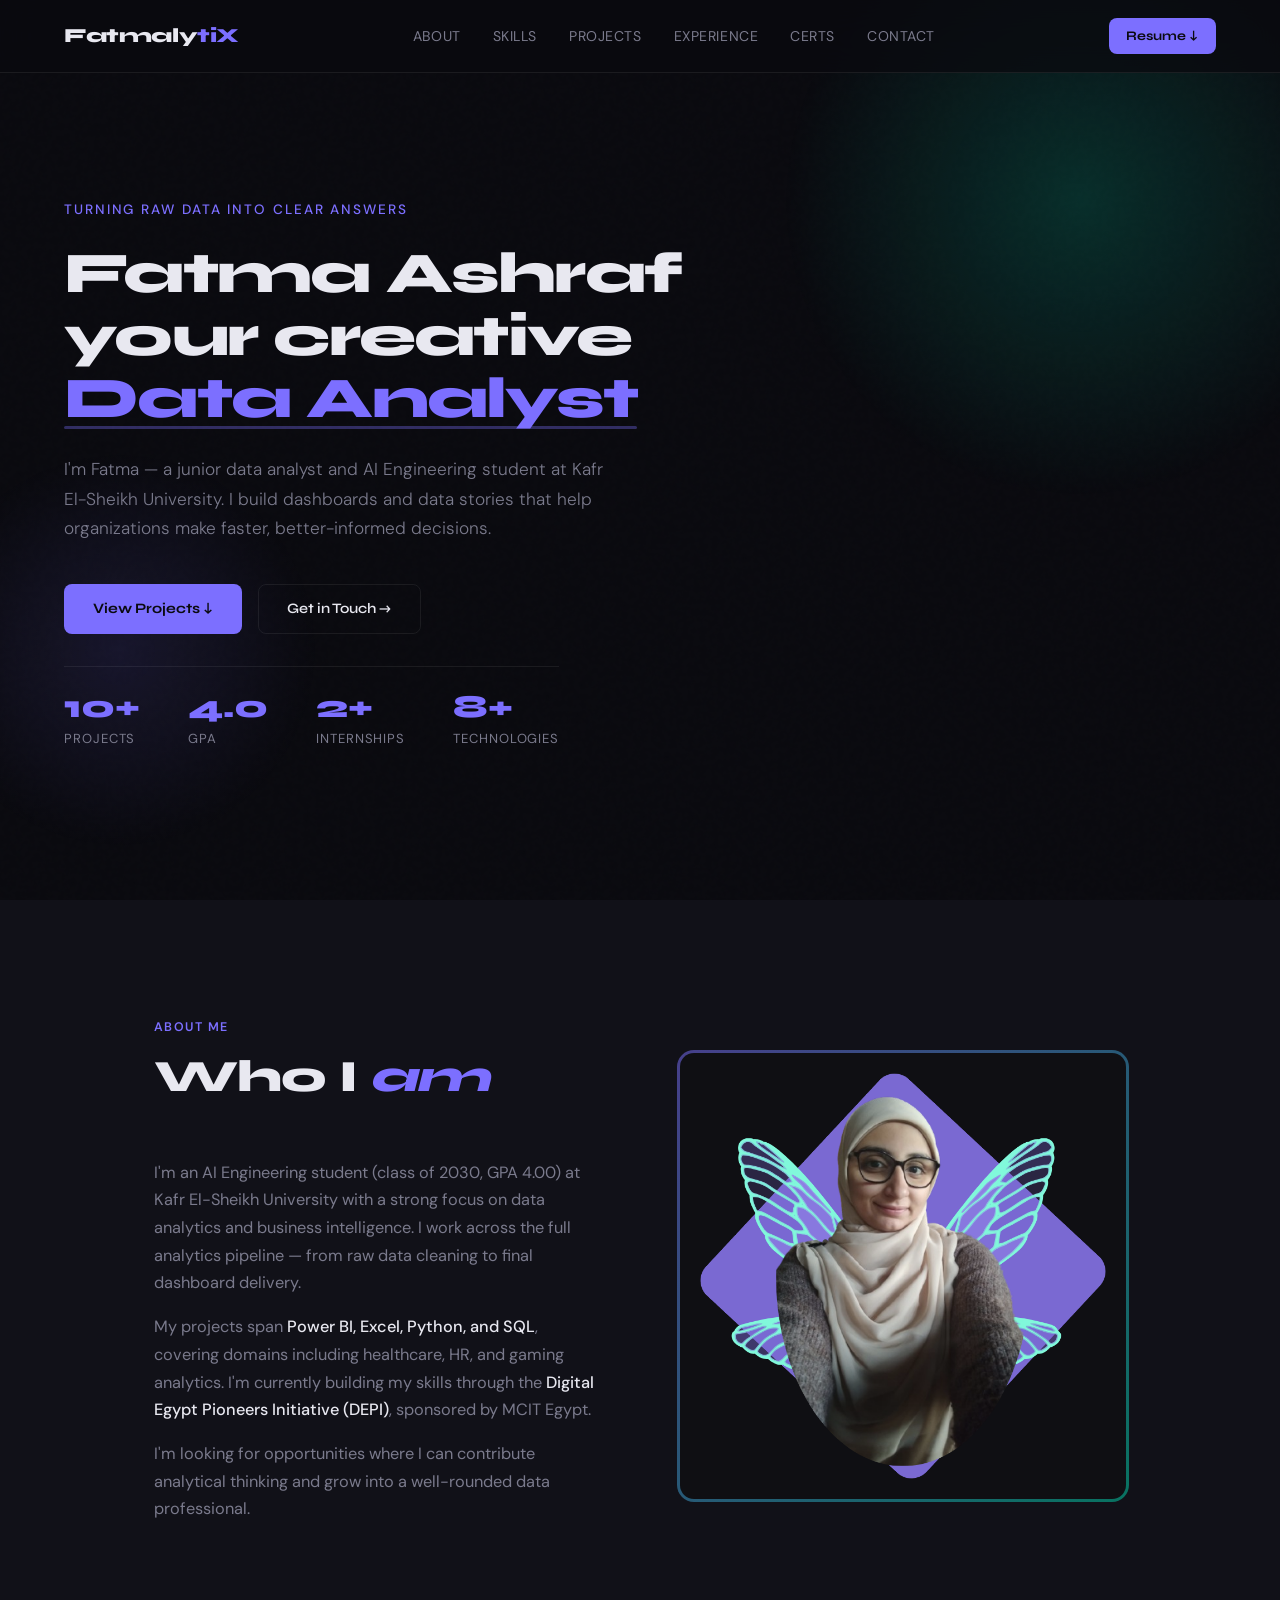
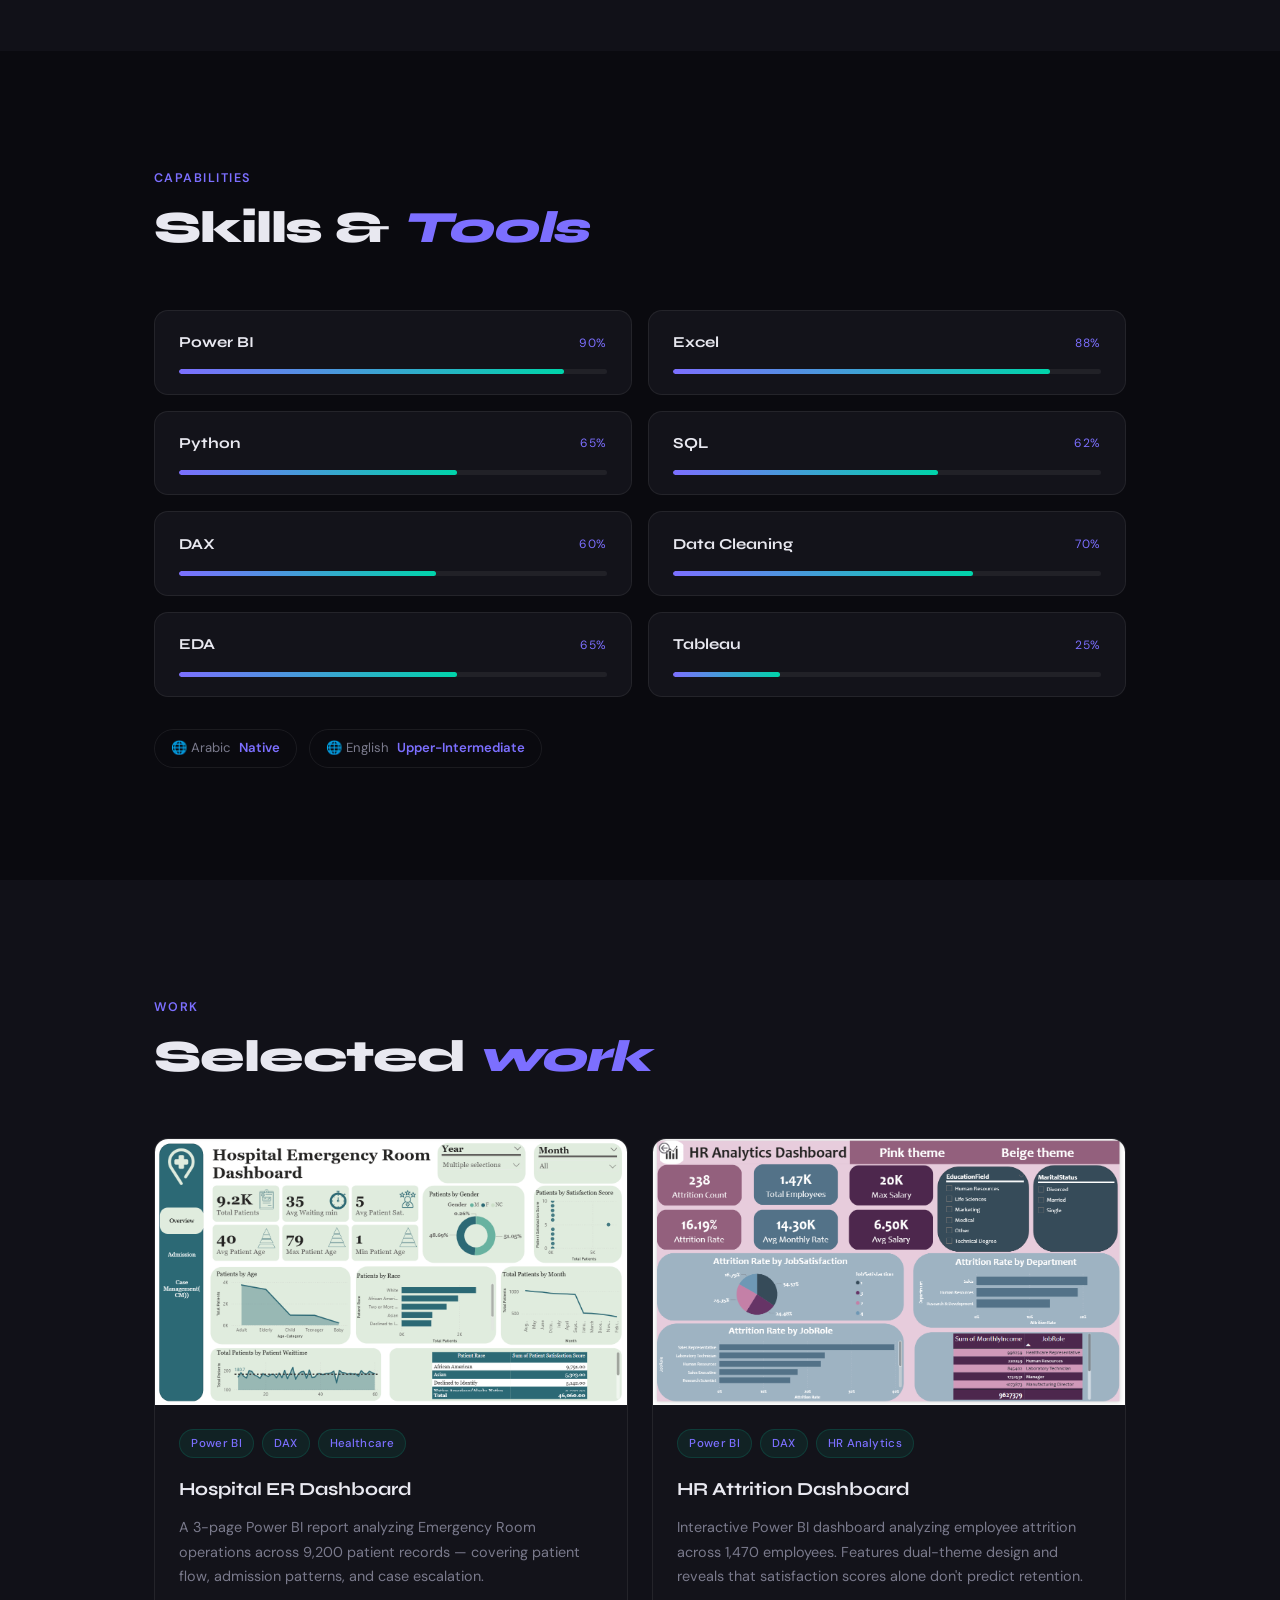
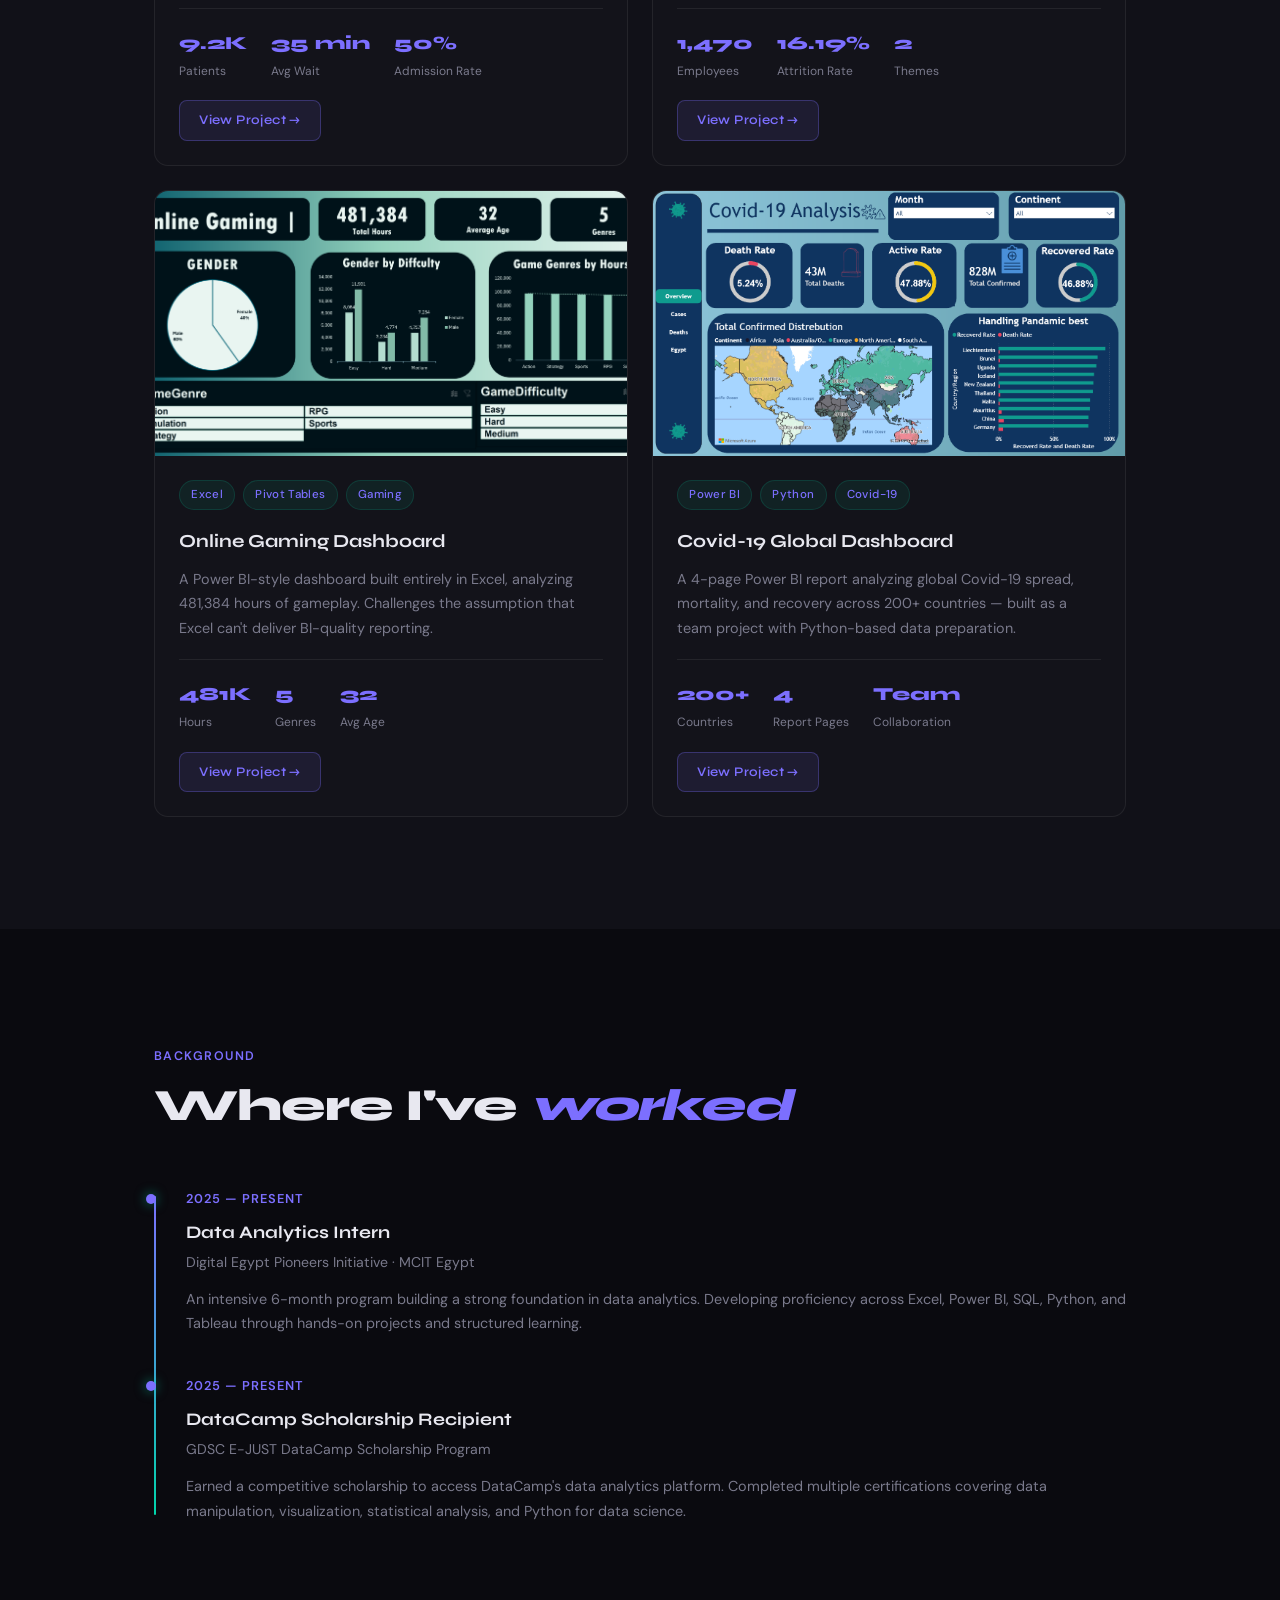
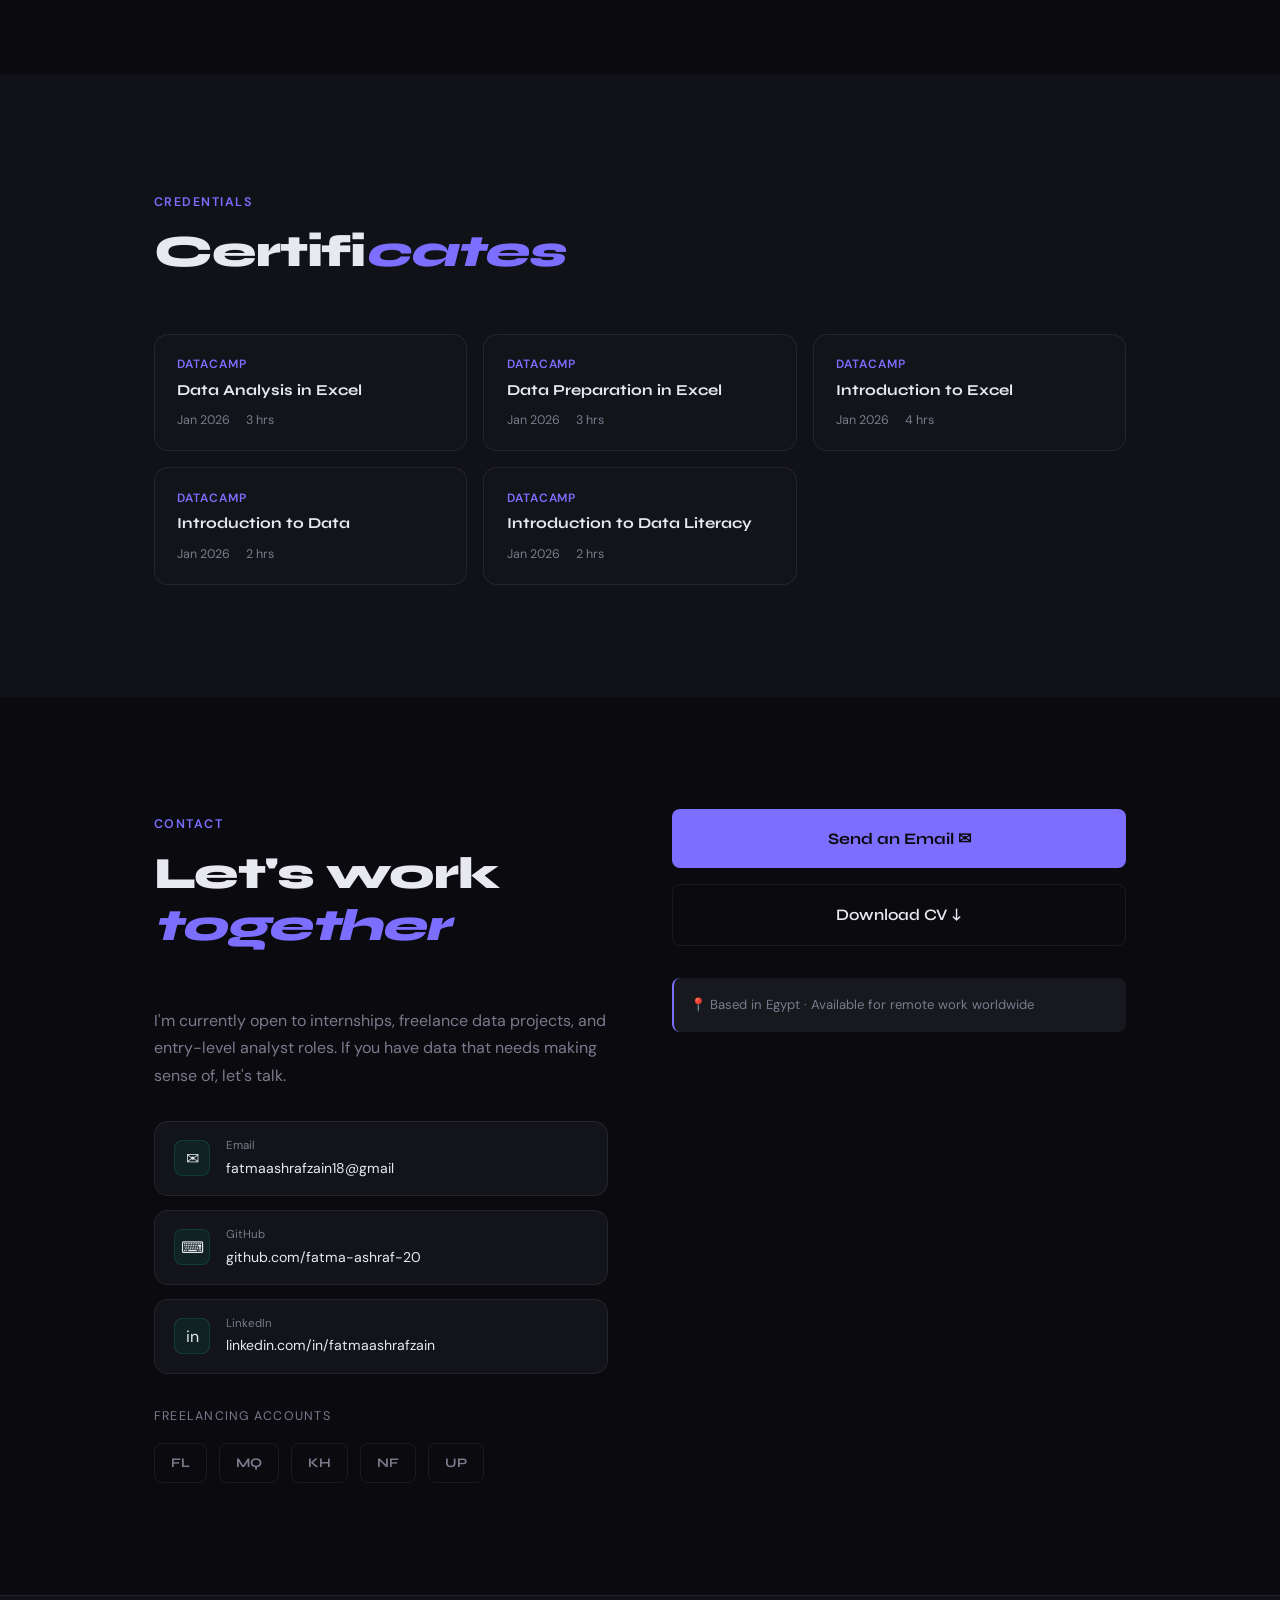
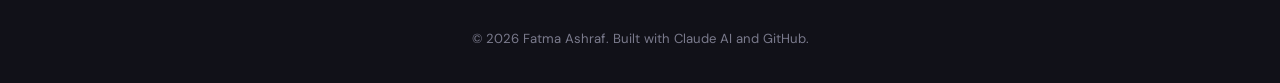
==== commit e649a455: "Update portfolio" ====
--- a/index.html
+++ b/index.html
@@ -36,7 +36,7 @@
     <li><a href="#certificates">Certs</a></li>
     <li><a href="#contact">Contact</a></li>
   </ul>
-  <a href="https://fatma-ashraf-20.github.io/Fatma_Ashraf_Zain_ElAbdeen_Data_Analyst.pdf" class="nav-resume-btn" target="_blank" download>Resume ↓</a>
+  <a href="Fatma_Ashraf_Zain_ElAbdeen_Data_Analyst.pdf" class="nav-resume-btn" target="_blank" download>Resume ↓</a>
   <button class="hamburger" id="hamburger" aria-label="Toggle menu">
     <span></span><span></span><span></span>
   </button>
@@ -46,8 +46,8 @@
 <section id="hero">
   <div class="hero-glow"></div>
   <div class="hero-glow2"></div>
-  <p class="hero-eyebrow">AI Engineering Student · Data Analyst</p>
-  <h1 class="hero-title">Turning raw data<br>into <em>clear answers</em></h1>
+  <p class="hero-eyebrow">Turning raw data into clear answers</p>
+  <h1 class="hero-title">Fatma Ashraf<br>your creative <em>Data Analyst</em></h1>
   <p class="hero-sub">I'm Fatma — a junior data analyst and AI Engineering student at Kafr El-Sheikh University. I build dashboards and data stories that help organizations make faster, better-informed decisions.</p>
   <div class="hero-ctas">
     <a href="#projects" class="btn-primary">View Projects ↓</a>
@@ -336,7 +336,7 @@
       </div>
       <div class="contact-ctas reveal reveal-delay-2">
         <a href="mailto:fatmaashrafzain18@gmail.com" class="btn-primary">Send an Email ✉</a>
-        <a href="https://fatma-ashraf-20.github.io/Fatma_Ashraf_Zain_ElAbdeen_Data_Analyst.pdf" class="btn-ghost" download>Download CV ↓</a>
+        <a href="Fatma_Ashraf_Zain_ElAbdeen_Data_Analyst.pdf" class="btn-ghost" download>Download CV ↓</a>
         <p class="contact-note">📍 Based in Egypt · Available for remote work worldwide</p>
       </div>
     </div>
